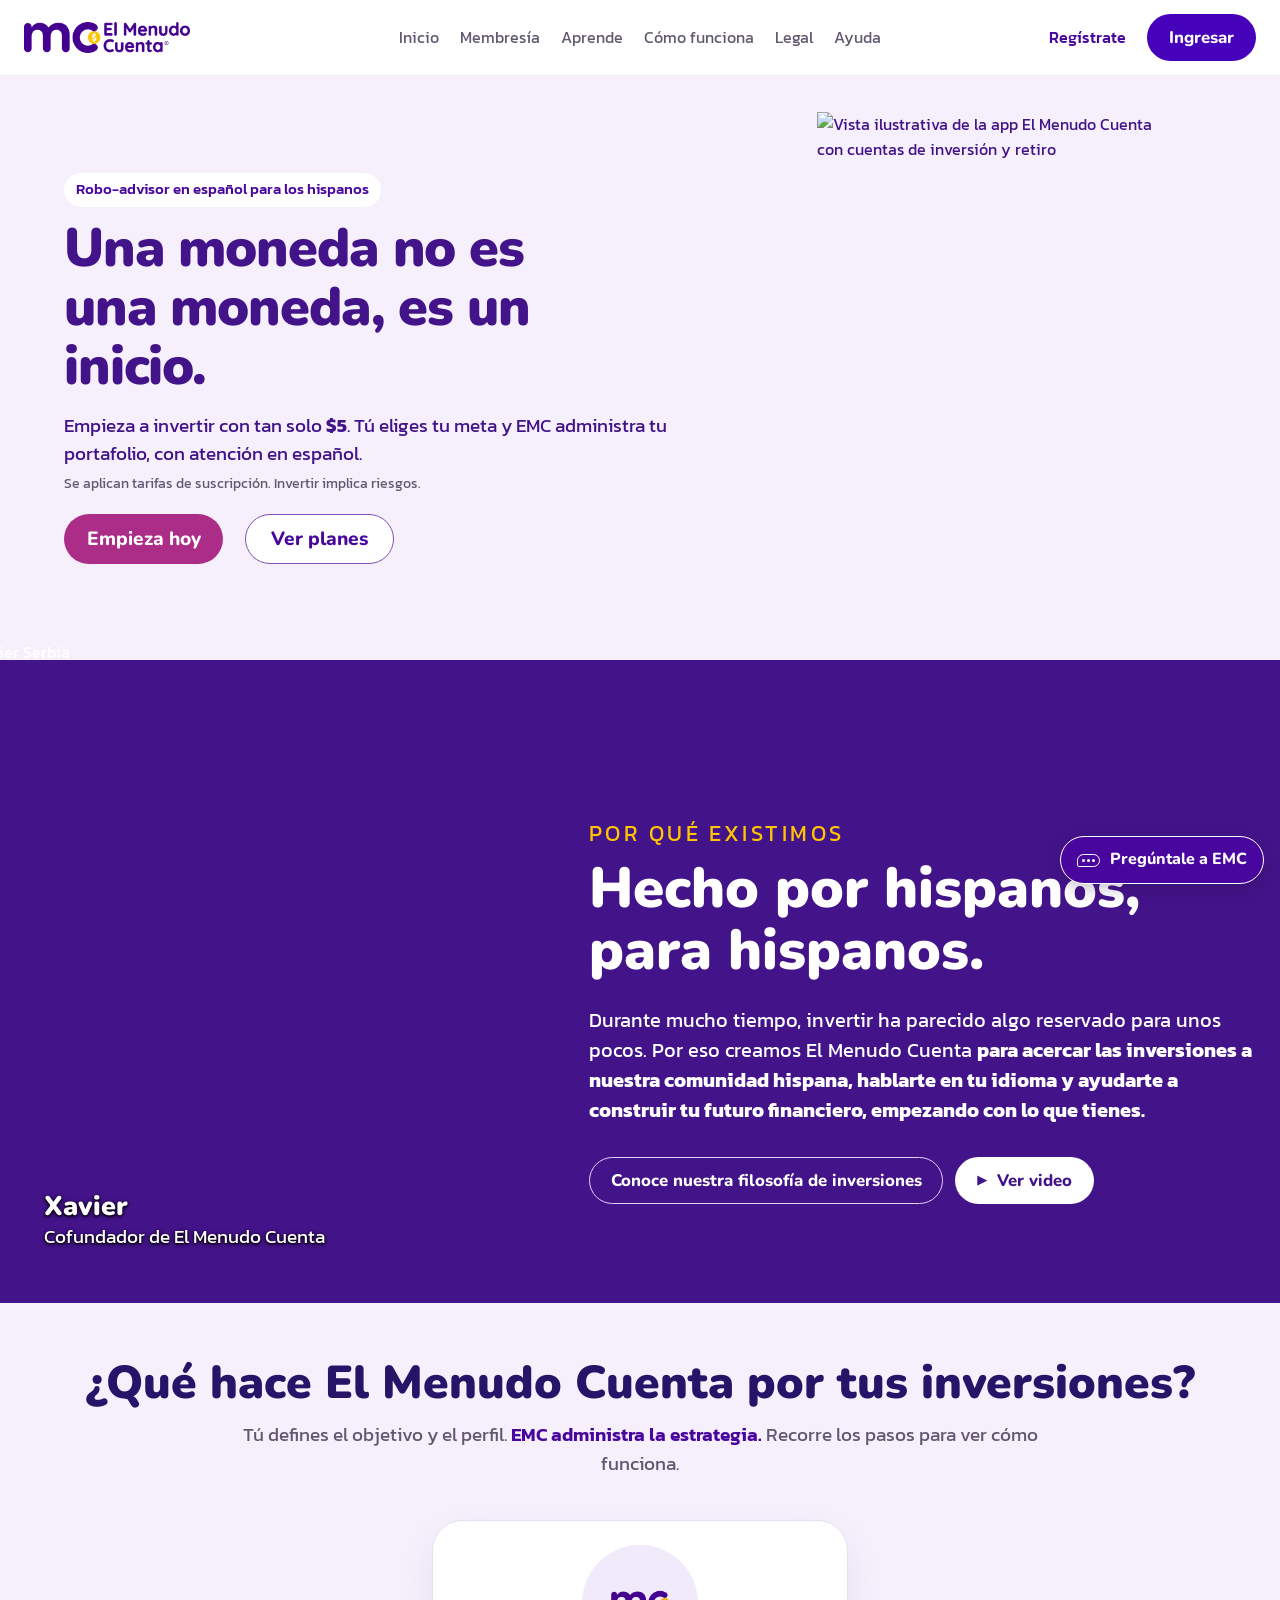
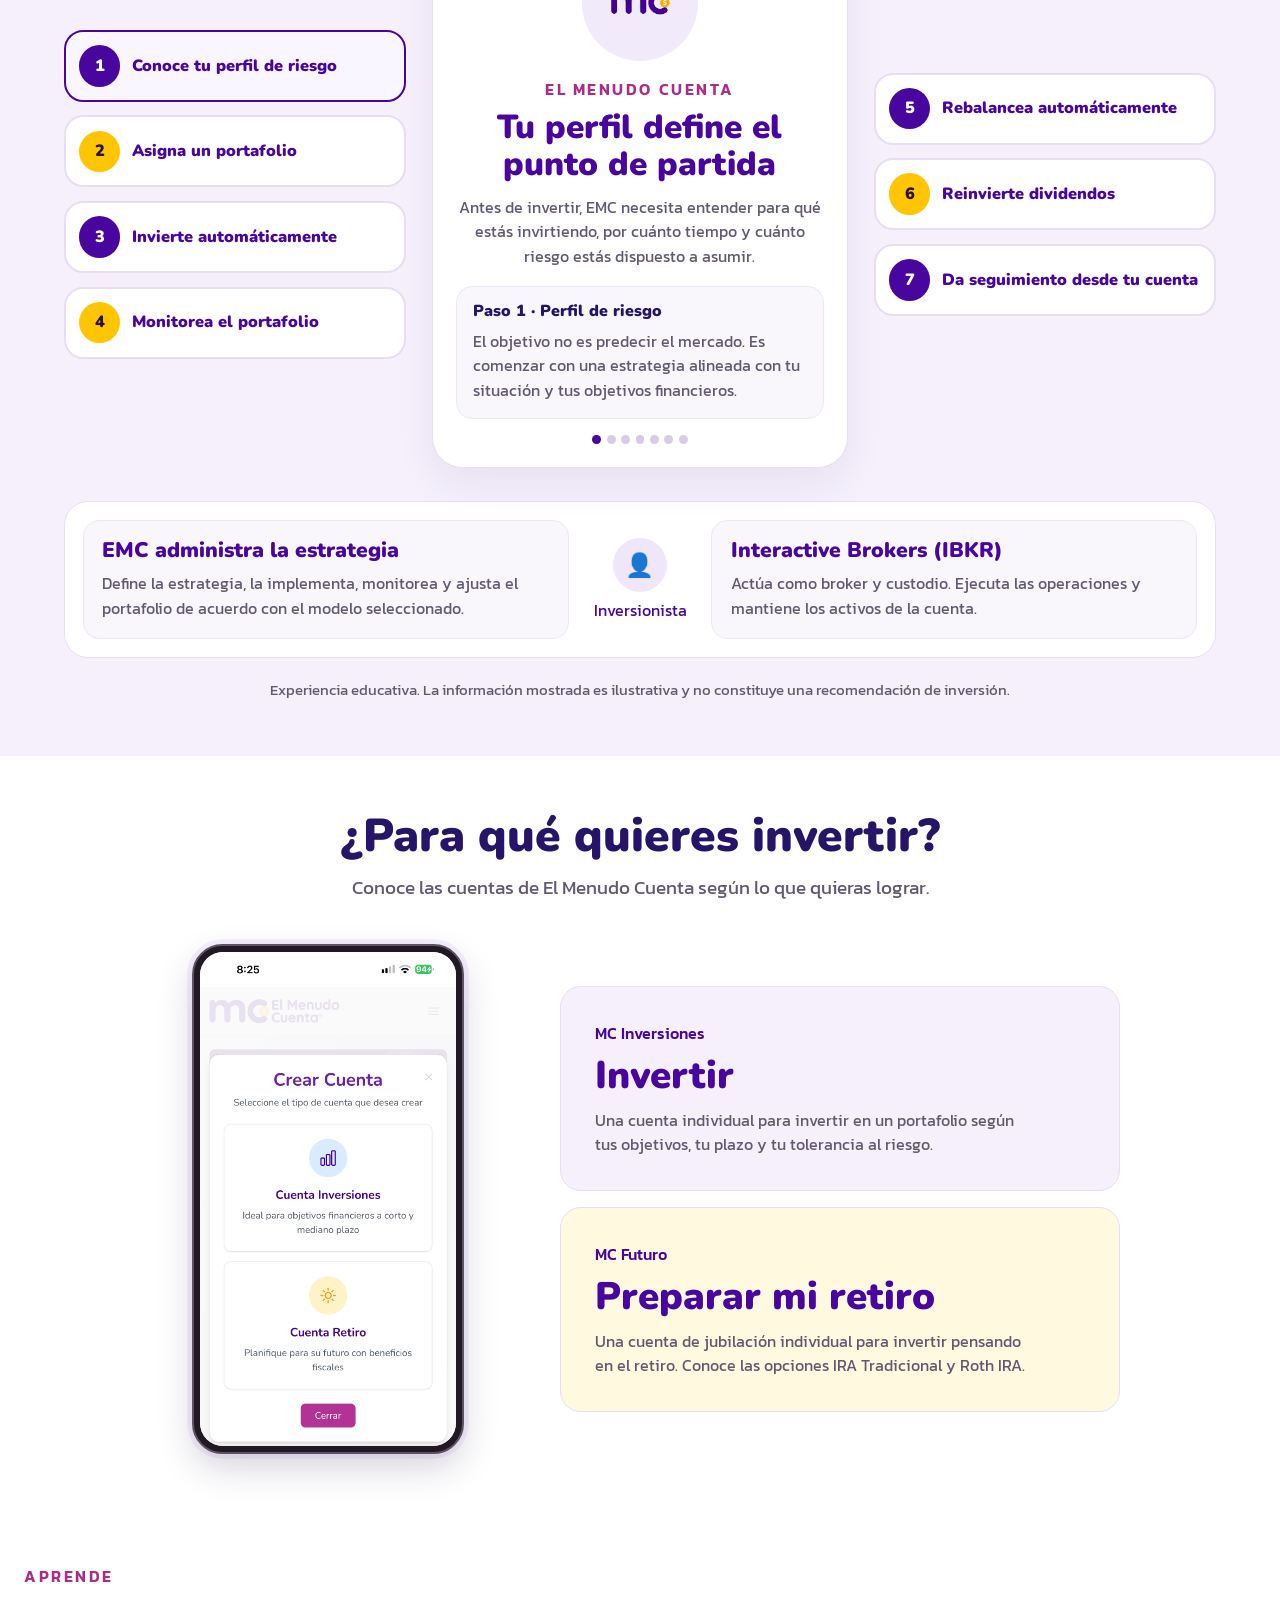
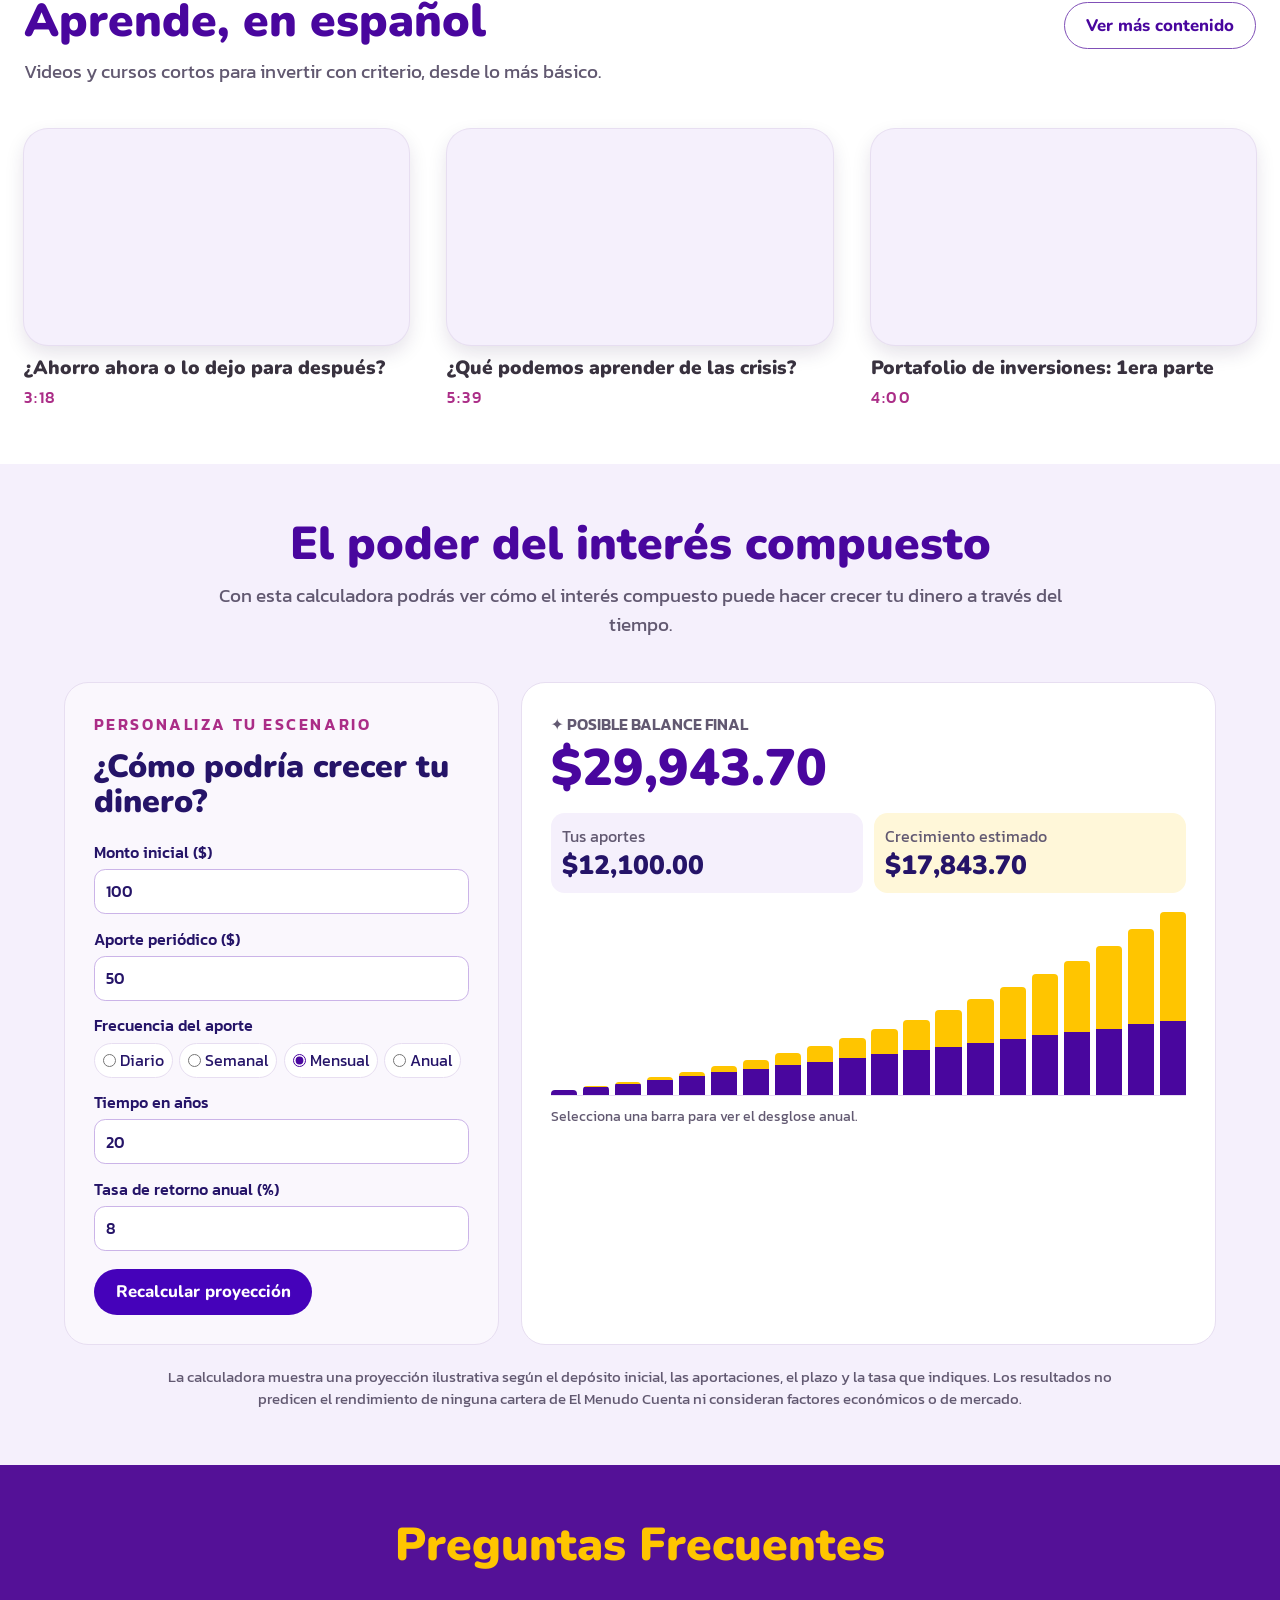
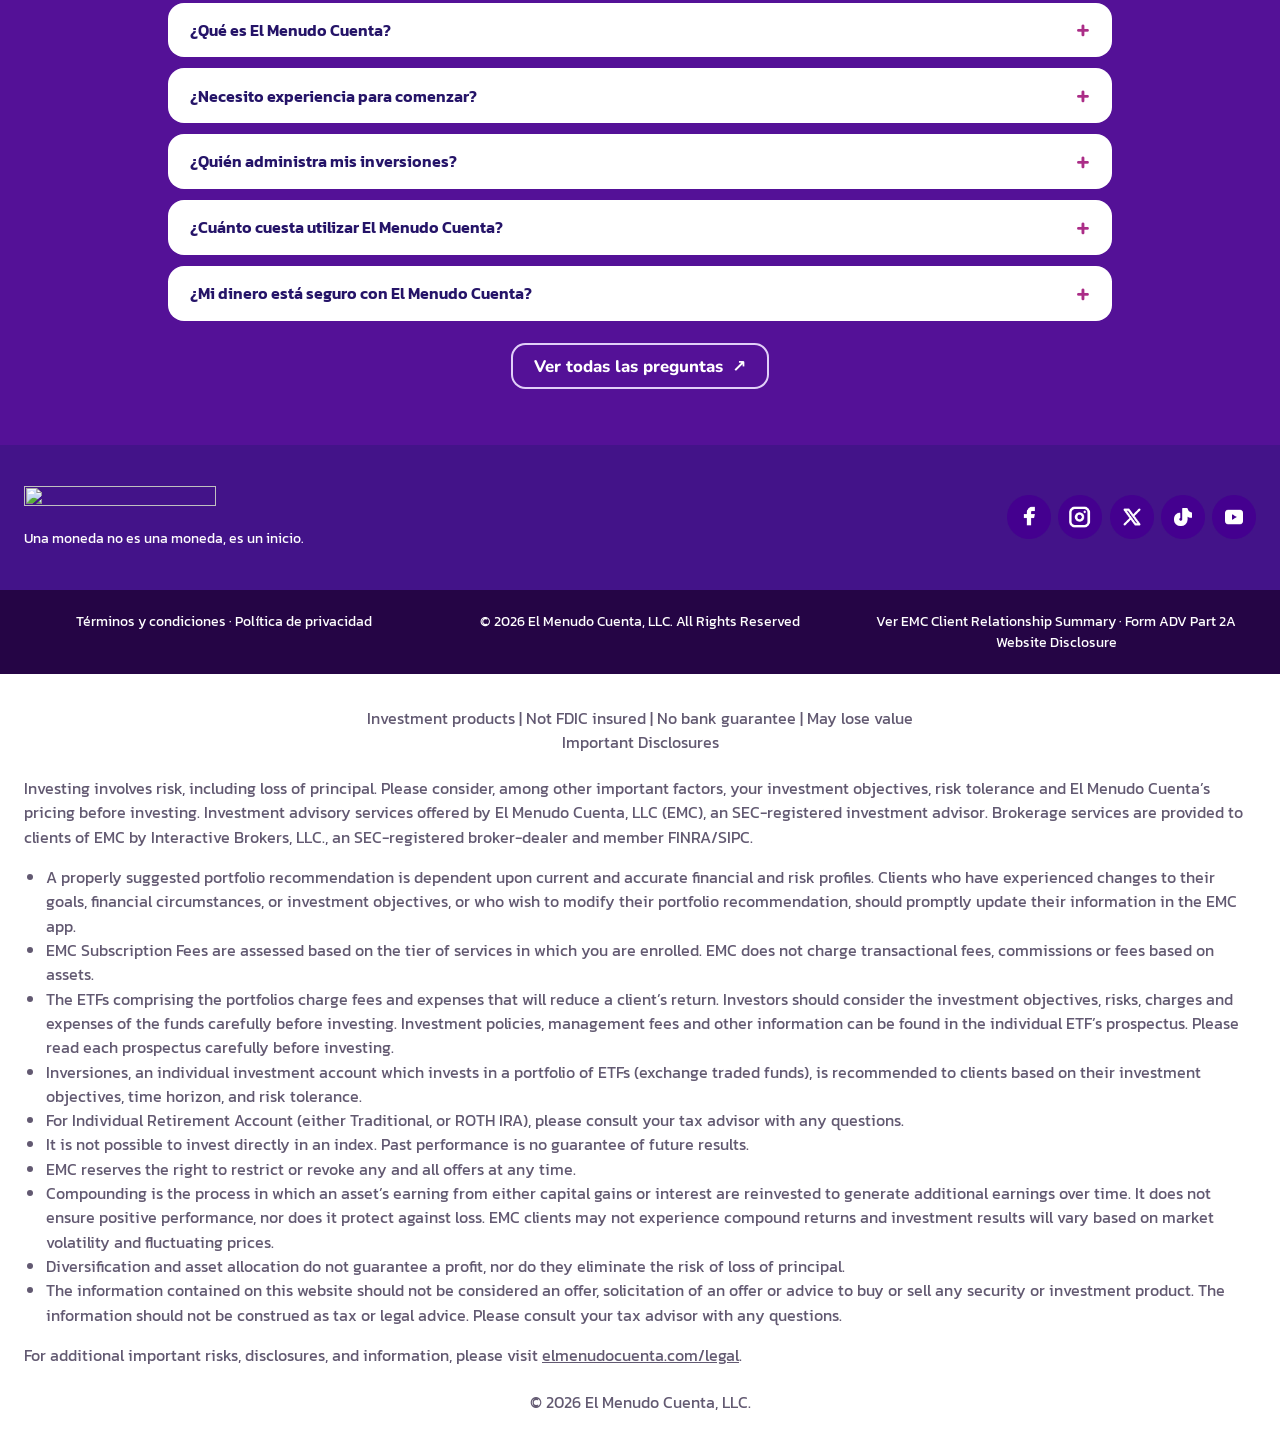
==== index.html @ 30ca68cb "Mostrar opciones de apertura en un móvil" ====
<!DOCTYPE html>
<html lang="es">
<head>
  <meta charset="utf-8">
  <meta name="viewport" content="width=device-width, initial-scale=1">
  <title>Inicio | El Menudo Cuenta</title>
  <meta name="description" content="El Menudo Cuenta. Robo-advisor en español para los hispanos.">
  <link rel="preconnect" href="https://fonts.googleapis.com">
  <link rel="preconnect" href="https://fonts.gstatic.com" crossorigin>
  <link rel="stylesheet" href="https://fonts.googleapis.com/css2?family=Kanit:wght@300;400;500;600&family=Nunito:wght@700;800;900&display=swap">
  <link rel="stylesheet" href="./styles.css">
  <script src="./navigation.js" defer></script>
  <script src="./home.js" defer></script>
  <script src="./video.js" defer></script>
  <link rel="stylesheet" href="./chat.css">
  <script src="./chat.js" defer></script>
</head>
<body id="inicio">
  <a class="skip-link" href="#contenido">Ir al contenido</a>
  <header class="header">
    <div class="wrap header-inner">
      <a class="brand" href="#inicio" aria-label="El Menudo Cuenta, inicio"><img src="./images/emc-logo.webp" alt="" width="540" height="99"></a>
      <a class="button solid mobile-login" href="https://app.elmenudocuenta.com/users/log_in">Ingresar</a>
      <button class="menu-toggle" type="button" aria-label="Abrir menú" aria-controls="menu-principal" aria-expanded="false" hidden>
        <span class="menu-icon" aria-hidden="true"><i></i><i></i><i></i></span>
      </button>
      <div class="menu" id="menu-principal">
        <nav class="nav" aria-label="Navegación principal">
          <a href="#inicio" aria-current="page">Inicio</a>
          <a href="./membresia.html">Membresía</a>
          <a href="./aprende.html">Aprende</a>
          <a href="https://www.elmenudocuenta.com/que-hace-emc">Cómo funciona</a>
          <a href="https://www.elmenudocuenta.com/legal">Legal</a>
          <a href="./ayuda.html">Ayuda</a>
        </nav>
        <div class="nav-actions">
          <a class="nav-register" href="https://app.elmenudocuenta.com/register">Regístrate</a>
          <a class="button solid" href="https://app.elmenudocuenta.com/users/log_in">Ingresar</a>
        </div>
      </div>
    </div>
  </header>

  <main id="contenido">
    <section class="hero" aria-labelledby="hero-title">
      <div class="wrap hero-grid">
        <div class="hero-intro">
          <p class="hero-label">Robo-advisor en español para los hispanos</p>
          <h1 id="hero-title">Una moneda no es una moneda, es un inicio.</h1>
        </div>
        <figure class="hero-figure">
          <img src="https://static.wixstatic.com/media/f40967_fd7f81e5fa574f459cd5f36763a33ecf~mv2.png" alt="Vista ilustrativa de la app El Menudo Cuenta con cuentas de inversión y retiro" width="1024" height="1536" fetchpriority="high">
        </figure>
        <div class="hero-details">
          <p class="hero-copy">Empieza a invertir con tan solo <strong>$5</strong>. Tú eliges tu meta y EMC administra tu portafolio, con atención en español.</p>
          <p class="hero-fees">Se aplican tarifas de suscripción. Invertir implica riesgos.</p>
          <div class="hero-actions">
            <a class="button pink" href="https://app.elmenudocuenta.com/register">Empieza hoy</a>
            <a class="button outline" href="./membresia.html">Ver planes</a>
          </div>
        </div>
      </div>
    </section>

    <section class="mission" aria-labelledby="mission-title">
      <div class="wrap mission-grid">
        <div class="mission-heading">
          <p class="eyebrow">Por qué existimos</p>
          <h2 id="mission-title">Hecho por hispanos, para hispanos.</h2>
        </div>
        <figure class="founder">
          <img src="https://static.wixstatic.com/media/f40967_21f26f2ce47848ac9e35b8fd23d42dd9~mv2.png" alt="Xavier Serbia" width="465" height="531" loading="lazy">
          <figcaption>
            <span class="founder-identity"><strong>Xavier</strong>Cofundador<span class="founder-org"> de El Menudo Cuenta</span></span>
            <a class="button founder-video-button" href="#video-ahorro" data-founder-video>
              <span aria-hidden="true">▶</span> Ver video
            </a>
          </figcaption>
        </figure>
        <div class="mission-copy">
          <p>Durante mucho tiempo, invertir ha parecido algo reservado para unos pocos. Por eso creamos El Menudo Cuenta <strong>para acercar las inversiones a nuestra comunidad hispana, hablarte en tu idioma y ayudarte a construir tu futuro financiero, empezando con lo que tienes.</strong></p>
          <div class="mission-actions">
            <a class="button inverse" href="https://www.elmenudocuenta.com/_files/ugd/f40967_b1090606d6704ffeafe510537cb2a2dd.pdf">Conoce nuestra filosofía de inversiones</a>
            <span class="founder-video-control">
              <a class="button founder-video-button" href="#video-ahorro" data-founder-video>
                <span aria-hidden="true">▶</span> Ver video
              </a>
              <span class="founder-preview" aria-hidden="true" hidden></span>
            </span>
          </div>
        </div>
      </div>
    </section>

    <dialog class="video-dialog" id="video-dialog" aria-labelledby="video-dialog-title">
      <div class="video-dialog-header">
        <h2 id="video-dialog-title">¿Ahorro ahora o lo dejo para después?</h2>
        <form method="dialog"><button type="submit" aria-label="Cerrar video" autofocus>×</button></form>
      </div>
      <div class="video-dialog-player"></div>
    </dialog>

    <section class="process section" id="como-funciona" aria-labelledby="process-title">
      <div class="wrap">
        <div class="section-heading center">
          <h2 id="process-title">¿Qué hace El Menudo Cuenta por tus inversiones?</h2>
          <p>Tú defines el objetivo y el perfil. <strong>EMC administra la estrategia.</strong> Recorre los pasos para ver cómo funciona.</p>
        </div>
        <div class="process-grid">
          <div class="step-list step-list-start" role="group" aria-label="Pasos 1 a 4">
            <button type="button" data-step="1" aria-pressed="true" aria-controls="step-panel"><span>1</span>Conoce tu perfil de riesgo</button>
            <button type="button" data-step="2" aria-pressed="false" aria-controls="step-panel"><span>2</span>Asigna un portafolio</button>
            <button type="button" data-step="3" aria-pressed="false" aria-controls="step-panel"><span>3</span>Invierte automáticamente</button>
            <button type="button" data-step="4" aria-pressed="false" aria-controls="step-panel"><span>4</span>Monitorea el portafolio</button>
          </div>
          <article class="step-panel" id="step-panel" aria-live="polite">
            <div class="step-mark"><img src="./images/Logos%20MC%20-Pink%20RGB-11.png" alt="" width="4487" height="3513" loading="lazy"></div>
            <p class="eyebrow">El Menudo Cuenta</p>
            <h3 id="step-title">Tu perfil define el punto de partida</h3>
            <p id="step-description">Antes de invertir, EMC necesita entender para qué estás invirtiendo, por cuánto tiempo y cuánto riesgo estás dispuesto a asumir.</p>
            <div class="step-note"><h4 id="step-note-title">Paso 1 · Perfil de riesgo</h4><p id="step-note-text">El objetivo no es predecir el mercado. Es comenzar con una estrategia alineada con tu situación y tus objetivos financieros.</p></div>
            <div class="step-dots" aria-hidden="true"><i class="active"></i><i></i><i></i><i></i><i></i><i></i><i></i></div>
          </article>
          <div class="step-list step-list-end" role="group" aria-label="Pasos 5 a 7">
            <button type="button" data-step="5" aria-pressed="false" aria-controls="step-panel"><span>5</span>Rebalancea automáticamente</button>
            <button type="button" data-step="6" aria-pressed="false" aria-controls="step-panel"><span>6</span>Reinvierte dividendos</button>
            <button type="button" data-step="7" aria-pressed="false" aria-controls="step-panel"><span>7</span>Da seguimiento desde tu cuenta</button>
          </div>
        </div>
        <div class="roles">
          <article><h3>EMC administra la estrategia</h3><p>Define la estrategia, la implementa, monitorea y ajusta el portafolio de acuerdo con el modelo seleccionado.</p></article>
          <p class="investor"><span aria-hidden="true">👤</span>Inversionista</p>
          <article><h3>Interactive Brokers (IBKR)</h3><p>Actúa como broker y custodio. Ejecuta las operaciones y mantiene los activos de la cuenta.</p></article>
        </div>
        <p class="disclosure-note">Experiencia educativa. La información mostrada es ilustrativa y no constituye una recomendación de inversión.</p>
      </div>
    </section>

    <section class="section account-paths" id="cuentas" aria-labelledby="accounts-title">
      <div class="wrap">
        <div class="section-heading center">
          <h2 id="accounts-title">¿Para qué quieres invertir?</h2>
          <p>Conoce las cuentas de El Menudo Cuenta según lo que quieras lograr.</p>
        </div>
        <div class="account-grid">
          <figure class="account-phone">
            <div class="account-phone-screen">
              <img src="./images/crear-cuenta-app.png" alt="Pantalla Crear Cuenta de El Menudo Cuenta con dos opciones: Cuenta Inversiones y Cuenta Retiro." width="944" height="2048" loading="lazy" decoding="async">
            </div>
          </figure>
          <div class="account-cards">
            <article class="account-card">
              <p class="account-name">MC Inversiones</p>
              <h3>Invertir</h3>
              <p>Una cuenta individual para invertir en un portafolio según tus objetivos, tu plazo y tu tolerancia al riesgo.</p>
            </article>
            <article class="account-card">
              <p class="account-name">MC Futuro</p>
              <h3>Preparar mi retiro</h3>
              <p>Una cuenta de jubilación individual para invertir pensando en el retiro. Conoce las opciones IRA Tradicional y Roth IRA.</p>
            </article>
          </div>
        </div>
      </div>
    </section>

    <section class="section" id="aprende" aria-labelledby="learn-title">
      <div class="wrap">
        <div class="section-heading split">
          <div><p class="eyebrow">Aprende</p><h2 id="learn-title">Aprende, en español</h2><p>Videos y cursos cortos para invertir con criterio, desde lo más básico.</p></div>
          <a class="button outline" href="./aprende.html">Ver más contenido</a>
        </div>
        <div class="videos">
          <article id="video-ahorro">
            <div class="video-card-player">
              <iframe src="https://player.vimeo.com/video/942375369?title=0" title="¿Ahorro ahora o lo dejo para después?" loading="lazy" allow="fullscreen; picture-in-picture" allowfullscreen></iframe>
              <button class="video-card-open" type="button" aria-label="Ver video: ¿Ahorro ahora o lo dejo para después?" hidden></button>
            </div>
            <div class="video-meta"><h3>¿Ahorro ahora o lo dejo para después?</h3><p>3:18</p></div>
          </article>
          <article>
            <div class="video-card-player">
              <iframe src="https://player.vimeo.com/video/940875574?title=0" title="¿Qué podemos aprender de las crisis?" loading="lazy" allow="fullscreen; picture-in-picture" allowfullscreen></iframe>
              <button class="video-card-open" type="button" aria-label="Ver video: ¿Qué podemos aprender de las crisis?" hidden></button>
            </div>
            <div class="video-meta"><h3>¿Qué podemos aprender de las crisis?</h3><p>5:39</p></div>
          </article>
          <article>
            <div class="video-card-player">
              <iframe src="https://player.vimeo.com/video/942407166?title=0" title="Portafolio de inversiones: 1era parte" loading="lazy" allow="fullscreen; picture-in-picture" allowfullscreen></iframe>
              <button class="video-card-open" type="button" aria-label="Ver video: Portafolio de inversiones: 1era parte" hidden></button>
            </div>
            <div class="video-meta"><h3>Portafolio de inversiones: 1era parte</h3><p>4:00</p></div>
          </article>
        </div>
      </div>
    </section>

    <section class="calculator section" id="calculadora" aria-labelledby="calculator-title">
      <div class="wrap">
        <div class="section-heading center">
          <h2 id="calculator-title">El poder del interés compuesto</h2>
          <p>Con esta calculadora podrás ver cómo el interés compuesto puede hacer crecer tu dinero a través del tiempo.</p>
        </div>
        <div class="calc-grid">
          <form class="calc-form" id="compound-form">
            <p class="eyebrow">Personaliza tu escenario</p><h3>¿Cómo podría crecer tu dinero?</h3>
            <label>Monto inicial ($)<input name="initial" type="number" min="0" max="1000000000" step="0.01" value="100" required></label>
            <label>Aporte periódico ($)<input name="contribution" type="number" min="0" max="1000000000" step="0.01" value="50" required></label>
            <fieldset>
              <legend>Frecuencia del aporte</legend>
              <div class="periods">
                <label><input type="radio" name="frequency" value="365">Diario</label>
                <label><input type="radio" name="frequency" value="52">Semanal</label>
                <label><input type="radio" name="frequency" value="12" checked>Mensual</label>
                <label><input type="radio" name="frequency" value="1">Anual</label>
              </div>
            </fieldset>
            <label>Tiempo en años<input name="years" type="number" min="1" max="50" step="1" value="20" required></label>
            <label>Tasa de retorno anual (%)<input name="rate" type="number" min="-99" max="100" step="0.01" value="8" required></label>
            <button class="button solid" type="submit">Recalcular proyección</button>
          </form>
          <div class="calc-result" aria-labelledby="balance-label">
            <div aria-live="polite">
              <p class="balance-label" id="balance-label">✦ Posible balance final</p><p class="balance" id="balance">$29,943.70</p>
              <div class="totals"><p>Tus aportes<strong id="contributions">$12,100.00</strong></p><p>Crecimiento estimado<strong id="growth">$17,843.70</strong></p></div>
            </div>
            <div class="chart" id="compound-chart" role="group" aria-label="Saldo y aportes por año"></div>
            <p class="chart-note" id="chart-note">Selecciona una barra para ver el desglose anual.</p>
          </div>
        </div>
        <p class="disclosure-note">La calculadora muestra una proyección ilustrativa según el depósito inicial, las aportaciones, el plazo y la tasa que indiques. Los resultados no predicen el rendimiento de ninguna cartera de El Menudo Cuenta ni consideran factores económicos o de mercado.</p>
      </div>
    </section>

    <section class="questions section" id="preguntas" aria-labelledby="faq-title">
      <div class="wrap center">
        <h2 id="faq-title">Preguntas Frecuentes</h2>
        <div class="faq-list">
          <details name="faq"><summary>¿Qué es El Menudo Cuenta?</summary><p>Es un servicio de asesoría de inversiones automatizada en español. Te ayuda a invertir según tus objetivos, horizonte de tiempo y tolerancia al riesgo.</p></details>
          <details name="faq"><summary>¿Necesito experiencia para comenzar?</summary><p>No. La app te guía para definir tus metas y tu perfil de riesgo. También puedes consultar los recursos educativos en español.</p></details>
          <details name="faq"><summary>¿Quién administra mis inversiones?</summary><p>El Menudo Cuenta administra la estrategia de inversión. Interactive Brokers LLC actúa como corredor y custodio, ejecuta las operaciones y mantiene los activos de tu cuenta.</p></details>
          <details name="faq"><summary>¿Cuánto cuesta utilizar El Menudo Cuenta?</summary><p>Se aplican tarifas de suscripción según el plan que elijas. Consulta las opciones vigentes en <a href="./membresia.html">Membresía</a>.</p></details>
          <details name="faq"><summary>¿Mi dinero está seguro con El Menudo Cuenta?</summary><p>Interactive Brokers LLC, miembro de FINRA/SIPC, custodia los activos de tu cuenta. Las inversiones pueden perder valor y pueden implicar la pérdida del capital invertido.</p></details>
        </div>
        <a class="button inverse faq-all" href="./ayuda.html#preguntas">Ver todas las preguntas <span aria-hidden="true">↗</span></a>
      </div>
    </section>
  </main>

  <footer>
    <div class="footer-brand">
      <div class="wrap footer-row">
        <div>
          <a class="brand" href="#inicio" aria-label="El Menudo Cuenta, inicio"><img src="https://static.wixstatic.com/media/f40967_101705cf6d064b42b8f63c5a4bc2c124~mv2.png" alt="" width="218" height="40" loading="lazy"></a>
          <p>Una moneda no es una moneda, es un inicio.</p>
        </div>
        <nav class="socials" aria-label="Redes sociales">
          <a href="https://www.facebook.com/profile.php?id=61551454593641" aria-label="Facebook"><img src="./images/social-media/facebook.png" alt="" width="72" height="72" loading="lazy"></a>
          <a href="https://www.instagram.com/elmenudocuenta/" aria-label="Instagram"><img src="./images/social-media/instagram.png" alt="" width="72" height="72" loading="lazy"></a>
          <a href="https://x.com/elmenudocuenta" aria-label="X"><img src="./images/social-media/x.png" alt="" width="72" height="72" loading="lazy"></a>
          <a href="https://www.tiktok.com/@elmenudocuenta" aria-label="TikTok"><img src="./images/social-media/tiktok.png" alt="" width="72" height="72" loading="lazy"></a>
          <a href="https://www.youtube.com/@elmenudocuenta" aria-label="YouTube"><img src="./images/social-media/youtube.png" alt="" width="72" height="72" loading="lazy"></a>
        </nav>
      </div>
    </div>
    <div class="footer-legal">
      <div class="wrap legal-row">
        <a href="https://www.elmenudocuenta.com/legal">Términos y condiciones · Política de privacidad</a>
        <span>© 2026 El Menudo Cuenta, LLC. All Rights Reserved</span>
        <a href="https://www.elmenudocuenta.com/legal">Ver EMC Client Relationship Summary · Form ADV Part 2A Website Disclosure</a>
      </div>
    </div>
    <section class="wrap disclosures" lang="en" aria-labelledby="disclosures-title">
      <p class="center">Investment products | Not FDIC insured | No bank guarantee | May lose value</p>
      <h2 class="center" id="disclosures-title">Important Disclosures</h2>
      <p>Investing involves risk, including loss of principal. Please consider, among other important factors, your investment objectives, risk tolerance and El Menudo Cuenta’s pricing before investing. Investment advisory services offered by El Menudo Cuenta, LLC (EMC), an SEC-registered investment advisor. Brokerage services are provided to clients of EMC by Interactive Brokers, LLC., an SEC-registered broker-dealer and member FINRA/SIPC.</p>
      <ul>
        <li>A properly suggested portfolio recommendation is dependent upon current and accurate financial and risk profiles. Clients who have experienced changes to their goals, financial circumstances, or investment objectives, or who wish to modify their portfolio recommendation, should promptly update their information in the EMC app.</li>
        <li>EMC Subscription Fees are assessed based on the tier of services in which you are enrolled. EMC does not charge transactional fees, commissions or fees based on assets.</li>
        <li>The ETFs comprising the portfolios charge fees and expenses that will reduce a client’s return. Investors should consider the investment objectives, risks, charges and expenses of the funds carefully before investing. Investment policies, management fees and other information can be found in the individual ETF’s prospectus. Please read each prospectus carefully before investing.</li>
        <li>Inversiones, an individual investment account which invests in a portfolio of ETFs (exchange traded funds), is recommended to clients based on their investment objectives, time horizon, and risk tolerance.</li>
        <li>For Individual Retirement Account (either Traditional, or ROTH IRA), please consult your tax advisor with any questions.</li>
        <li>It is not possible to invest directly in an index. Past performance is no guarantee of future results.</li>
        <li>EMC reserves the right to restrict or revoke any and all offers at any time.</li>
        <li>Compounding is the process in which an asset’s earning from either capital gains or interest are reinvested to generate additional earnings over time. It does not ensure positive performance, nor does it protect against loss. EMC clients may not experience compound returns and investment results will vary based on market volatility and fluctuating prices.</li>
        <li>Diversification and asset allocation do not guarantee a profit, nor do they eliminate the risk of loss of principal.</li>
        <li>The information contained on this website should not be considered an offer, solicitation of an offer or advice to buy or sell any security or investment product. The information should not be construed as tax or legal advice. Please consult your tax advisor with any questions.</li>
      </ul>
      <p>For additional important risks, disclosures, and information, please visit <a href="https://www.elmenudocuenta.com/legal/">elmenudocuenta.com/legal</a>.</p>
      <p class="center">© 2026 El Menudo Cuenta, LLC.</p>
    </section>
  </footer>
  <div class="emc-chat" data-emc-chat hidden>
    <button class="chat-launcher" type="button" aria-haspopup="dialog" aria-controls="emc-chat-panel">
      <span class="chat-icon" aria-hidden="true"><i></i><i></i><i></i></span> Pregúntale a EMC
    </button>
    <dialog class="chat-panel" id="emc-chat-panel" aria-labelledby="chat-title">
      <header class="chat-header">
        <div><h2 id="chat-title">Pregúntale a EMC</h2><p>Ayuda automatizada en español</p></div>
        <button class="chat-close" type="button" aria-label="Cerrar chat" autofocus>×</button>
      </header>
      <div class="chat-thread" role="log" aria-label="Conversación" aria-live="polite">
        <p class="chat-answer">Hola. ¿Qué quieres saber sobre El Menudo Cuenta?</p>
      </div>
      <div class="chat-topics" aria-label="Preguntas sugeridas">
        <button type="button" data-topic="start">¿Con cuánto empiezo?</button>
        <button type="button" data-topic="plans">Ver membresías</button>
        <button type="button" data-topic="retirement">¿Qué es MC Futuro?</button>
      </div>
      <form class="chat-form">
        <label class="chat-sr" for="chat-question">Escribe tu pregunta</label>
        <input id="chat-question" name="question" type="text" placeholder="Escribe tu pregunta" maxlength="300" autocomplete="off" required>
        <button type="submit">Enviar</button>
      </form>
      <p class="chat-note">Para ayuda con tu cuenta o un depósito, <a href="https://wa.me/message/P5RVRV7B3XENP1">escribe a soporte por WhatsApp</a>.</p>
    </dialog>
  </div>
</body>
</html>
---- styles.css ----
:root {
  color-scheme: light;
  --purple: #49069e;
  --deep: #431389;
  --ink: #251468;
  --yellow: #ffc500;
  --pink: #ab2d87;
  --lilac: #f5f0fc;
  --line: #e7def1;
  --muted: #625971;
  --heading: "Nunito", system-ui, sans-serif;
  --body: "Kanit", system-ui, sans-serif;
}
*, *::before, *::after { box-sizing: border-box; }
[hidden] { display: none !important; }
html { scroll-padding-top: 6.5rem; }
body { margin: 0; color: var(--ink); background: #fff; font: 400 1rem/1.52 var(--body); }
button, input { font: inherit; }
a { color: inherit; }
img { display: block; max-width: 100%; height: auto; }
h1, h2, h3, h4, p, figure { margin: 0; }
h1, h2, h3, h4 { font-family: var(--heading); font-weight: 900; line-height: 1.1; }
h2 { font-size: clamp(2rem, 3.6vw, 3.4rem); }
:focus-visible { outline: 3px solid #bf48a4; outline-offset: 4px; }
.wrap { width: min(calc(100% - 3rem), 79rem); margin-inline: auto; }
.center { text-align: center; }
.skip-link { position: fixed; z-index: 12; left: .75rem; top: .5rem; padding: .5rem 1rem; transform: translateY(-160%); background: var(--yellow); }
.skip-link:focus { transform: none; }
.header { position: sticky; top: 0; z-index: 10; background: #fff; border-bottom: 1px solid #eee9f5; }
.header-inner { display: grid; grid-template-columns: minmax(max-content, 1fr) auto minmax(max-content, 1fr); align-items: center; min-height: 4.7rem; gap: clamp(.85rem, 2vw, 2rem); }
.brand { display: inline-block; flex: 0 0 auto; width: clamp(10rem, 15vw, 13.5rem); }
.brand img { width: 100%; }
.header .brand { justify-self: start; width: clamp(9.5rem, 13vw, 12rem); }
.menu { display: contents; }
.nav, .nav-actions { display: flex; align-items: center; gap: clamp(.8rem, 1.65vw, 1.65rem); }
.nav a, .nav-actions a { text-decoration: none; white-space: nowrap; }
.nav { color: var(--muted); }
.nav a:hover, .nav-actions > a:not(.button):hover { text-decoration: underline; color: var(--purple); }
.nav-actions { justify-self: end; color: var(--purple); font-weight: 500; }
.button.mobile-login, .menu-toggle { display: none; }
.menu-toggle { flex: 0 0 2.75rem; width: 2.75rem; height: 2.75rem; padding: 0; border: 0; color: var(--ink); background: transparent; cursor: pointer; }
.menu-icon { display: grid; align-content: space-between; width: 1.6rem; height: 1.25rem; }
.menu-icon i { display: block; height: 2px; border-radius: 1px; background: currentColor; }
.menu-toggle[aria-expanded="true"] .menu-icon { position: relative; }
.menu-toggle[aria-expanded="true"] .menu-icon i { position: absolute; top: 50%; width: 100%; transform: rotate(45deg); }
.menu-toggle[aria-expanded="true"] .menu-icon i:nth-child(2) { opacity: 0; }
.menu-toggle[aria-expanded="true"] .menu-icon i:last-child { transform: rotate(-45deg); }
.button { display: inline-flex; align-items: center; justify-content: center; gap: .6rem; min-height: 2.9rem; border: 1px solid transparent; border-radius: 999px; padding: .5rem 1.3rem; font: 800 1.05rem/1.15 var(--heading); text-align: center; text-decoration: none; cursor: pointer; }
.solid { background: #4502ba; color: #fff; }
.solid:hover { background: #38018e; }
.pink { color: #fff; background: var(--pink); }
.pink:hover { background: #8e226f; }
.outline { color: var(--purple); background: #fff; border-color: #8050b7; }
.outline:hover { background: var(--lilac); }
.inverse { color: #fff; border-color: #e1d0f8; }
.inverse:hover { background: #ffffff18; }
.hero, .process, .calculator { background: var(--lilac); }
.hero { color: var(--deep); }
.hero-grid { display: grid; width: min(calc(100% - 3rem), 72rem); grid-template-columns: minmax(0, 1.18fr) minmax(0, .82fr); grid-template-areas: "intro figure" "details figure"; grid-template-rows: auto auto; column-gap: clamp(1rem, 3vw, 3rem); align-items: center; padding-block: clamp(1.25rem, 4svh, 3rem); }
.hero-intro { grid-area: intro; align-self: end; }
.hero-details { grid-area: details; align-self: start; }
.hero-label { display: inline-block; margin-bottom: .85rem; padding: .35rem .75rem; border-radius: 99px; background: #fff; font-size: .94rem; font-weight: 500; color: var(--purple); }
.hero h1 { max-width: 16ch; font-size: clamp(2.35rem, min(4.2vw, 7.6svh), 4.2rem); line-height: 1.09; letter-spacing: -.021em; }
.hero-copy { max-width: 57ch; margin-block: 1rem 1.35rem; font-size: clamp(1.02rem, min(1.52vw, 3.15svh), 1.3rem); line-height: 1.42; }
.hero-actions { display: flex; flex-wrap: wrap; gap: .9rem 1.35rem; }
.hero-actions .button { min-width: 9.35rem; min-height: 3.1rem; padding-inline: 1.35rem; font-size: clamp(1rem, 1.5vw, 1.2rem); }
.hero-figure { grid-area: figure; width: 100%; }
.hero-figure img { width: auto; max-height: min(32rem, max(12rem, calc(100svh - 11rem))); margin-inline: auto; object-fit: contain; }
.mission { background: var(--deep); color: #fff; }
.mission-grid { display: grid; grid-template-columns: minmax(0, .87fr) minmax(0, 1.13fr); grid-template-areas: "portrait heading" "portrait copy"; grid-template-rows: 1fr 1fr; column-gap: clamp(1.1rem, 4vw, 3.25rem); }
.mission-heading { grid-area: heading; align-self: end; padding-top: clamp(2.75rem, 6vw, 5.25rem); }
.founder { grid-area: portrait; position: relative; align-self: end; justify-self: end; width: 113%; max-width: 44rem; }
.founder img { width: 100%; max-height: 45rem; object-fit: contain; object-position: bottom; margin-top: -1.25rem; }
.founder figcaption {
  position: absolute;
  inset-inline: 15% 12%;
  bottom: 8%;
  display: grid;
  grid-template-columns: minmax(0, 1fr) auto;
  align-items: center;
  gap: .75rem;
  color: #fff;
  font-size: clamp(.88rem, 1.5vw, 1.24rem);
}
.founder-identity { text-shadow: 0 1px 4px #000, 0 1px 2px #000; }
.founder strong { display: block; font: 900 1.4em/1.15 var(--heading); }
.mission-copy { grid-area: copy; align-self: start; padding-bottom: clamp(2.75rem, 6vw, 5.25rem); }
.eyebrow { margin-bottom: .45rem; color: var(--pink); text-transform: uppercase; font-weight: 600; letter-spacing: .16em; }
.mission .eyebrow { color: var(--yellow); font-weight: 400; font-size: clamp(1rem, 1.7vw, 1.35rem); }
.mission h2 { max-width: 18ch; font-size: clamp(2.5rem, 4.4vw, 4.4rem); }
.mission-copy > p:not(.eyebrow) { max-width: 52ch; margin-block: 1.45rem 2rem; font-size: clamp(1.06rem, 1.55vw, 1.42rem); }
.founder figcaption .founder-video-button { display: none; }
.founder-video-control { position: relative; display: inline-flex; }
.mission-actions { display: flex; flex-wrap: wrap; gap: .75rem; align-items: center; }
.founder-video-button { background: #fff; color: var(--deep); white-space: nowrap; }
.founder-video-button:hover { background: var(--lilac); }
.founder-video-button span { font-size: .78em; }
.founder-preview {
  position: absolute;
  z-index: 2;
  inset: auto 0 calc(100% + .75rem) auto;
  width: clamp(14rem, 23vw, 22rem);
  overflow: hidden;
  border-radius: .85rem;
  box-shadow: 0 .75rem 2rem #16042b66;
  background: #17072d;
  pointer-events: none;
}
.founder-preview iframe, .video-dialog-player iframe { display: block; width: 100%; height: auto; aspect-ratio: 16 / 9; border: 0; }
.video-dialog { position: fixed; inset: 0; margin: auto; width: min(48rem, calc(100% - 2rem), calc((100dvh - 6rem) * 16 / 9)); max-width: none; max-height: calc(100dvh - 2rem); padding: 0; overflow: auto; border: 0; border-radius: 1rem; background: #17072d; color: #fff; }
.video-dialog::backdrop { background: #160c25bd; }
.video-dialog-header { display: flex; align-items: center; justify-content: space-between; gap: .65rem; padding: .55rem .7rem .55rem 1rem; }
.video-dialog-header h2 { font-size: clamp(1rem, 3vw, 1.45rem); }
.video-dialog-header button { width: 2.75rem; height: 2.75rem; border: 0; border-radius: 50%; background: transparent; color: inherit; font-size: 1.7rem; cursor: pointer; }
.video-dialog-header button:hover { background: #ffffff24; }
.section { padding-block: clamp(2.6rem, 4.3vw, 4.6rem); }
.section-heading { margin-bottom: clamp(1.7rem, 3.3vw, 3rem); }
.section-heading p:not(.eyebrow) { margin-top: .7rem; color: var(--muted); font-size: clamp(1rem, 1.5vw, 1.3rem); }
.center > p { max-width: 73ch; margin-inline: auto; }
.section-heading strong { color: var(--purple); font-weight: 600; }
.split { display: flex; justify-content: space-between; align-items: center; flex-wrap: wrap; gap: 1rem; }
.split h2, .calculator h2 { color: var(--purple); }
.process-grid { display: grid; grid-template-columns: .82fr 1fr .82fr; gap: clamp(.8rem, 2vw, 1.75rem); align-items: center; max-width: 72rem; margin-inline: auto; }
.step-list { display: grid; gap: .85rem; }
.step-list button { display: flex; align-items: center; gap: .75rem; min-height: 4.5rem; padding: .8rem; border: 2px solid var(--line); border-radius: 1.2rem; background: #fff; color: var(--purple); text-align: left; font: 900 1.02rem/1.25 var(--heading); cursor: pointer; }
.step-list button:hover, .step-list button[aria-pressed="true"] { border-color: var(--purple); background: #faf6ff; }
.step-list button span { display: grid; flex: 0 0 2.6rem; height: 2.6rem; place-items: center; border-radius: 50%; color: #fff; background: var(--purple); }
.step-list button[data-step="2"] span, .step-list button[data-step="4"] span, .step-list button[data-step="6"] span { background: var(--yellow); color: #281348; }
.step-panel { padding: 1.45rem; min-height: 29rem; border: 1px solid var(--line); border-radius: 1.9rem; background: #fff; box-shadow: 0 1rem 2.5rem #31135a11; text-align: center; }
.step-mark { display: grid; place-items: center; width: 7.25rem; aspect-ratio: 1; margin: 0 auto 1.05rem; border-radius: 50%; background: #f1eafb; }
.step-mark img { width: 76%; mix-blend-mode: multiply; }
.step-panel h3 { color: var(--purple); font-size: clamp(1.65rem, 2.6vw, 2.1rem); }
.step-panel > p:not(.eyebrow) { margin-block: .8rem 1.15rem; color: var(--muted); }
.step-note { padding: 1rem; border: 1px solid #eee8f6; border-radius: 1rem; background: #f9f6fc; text-align: left; }
.step-note h4 { margin-bottom: .5rem; }
.step-note p { color: var(--muted); }
.step-dots { display: flex; justify-content: center; gap: .35rem; margin-top: 1rem; }
.step-dots i { width: .55rem; height: .55rem; border-radius: 50%; background: #d7cde3; }
.step-dots .active { background: var(--purple); }
.roles { display: grid; grid-template-columns: 1fr auto 1fr; align-items: center; gap: 1rem; margin: 2.1rem auto 0; max-width: 72rem; padding: 1.1rem; border: 1px solid var(--line); border-radius: 1.5rem; background: #fff; }
.roles article { padding: 1.15rem; border: 1px solid #eee8f6; border-radius: 1rem; background: #f9f6fc; }
.roles h3 { margin-bottom: .55rem; color: var(--purple); font-size: 1.32rem; }
.roles article p { color: var(--muted); }
.investor { display: grid; justify-items: center; gap: .35rem; padding-inline: .55rem; color: var(--purple); }
.investor span { display: grid; place-items: center; width: 3.4rem; height: 3.4rem; border-radius: 50%; background: #efe6fa; font-size: 1.45rem; }
.disclosure-note { max-width: 95ch; margin: 1.3rem auto 0; color: var(--muted); text-align: center; font-size: .91rem; }
.videos { display: grid; grid-template-columns: repeat(3, 1fr); gap: clamp(1rem, 3vw, 2.75rem); }
.videos iframe {
  display: block;
  width: 100%;
  aspect-ratio: 16 / 9;
  border: 0;
  border-radius: clamp(1rem, 2vw, 1.5rem);
  background: var(--lilac);
  box-shadow: 0 0 0 1px var(--line), 0 .5rem 1.2rem #29134a20;
}
.video-card-player { position: relative; }
.video-card-open {
  position: absolute;
  inset: 0;
  width: 100%;
  padding: 0;
  border: 0;
  border-radius: clamp(1rem, 2vw, 1.5rem);
  background: transparent;
  cursor: pointer;
}
.video-card-open:focus-visible { outline: 2px solid var(--purple); outline-offset: 4px; }
.videos iframe:focus-visible { outline: 2px solid var(--purple); outline-offset: 4px; }
@media (hover: hover) and (prefers-reduced-motion: no-preference) {
  .videos iframe { transition: box-shadow .18s ease; }
  .video-card-player:hover iframe { box-shadow: 0 0 0 1px #bd9edf, 0 .75rem 1.65rem #29134a32; }
}
.videos h3 { margin-top: .8rem; color: #39323f; font-size: clamp(1rem, 1.5vw, 1.2rem); }
.videos p { margin-top: .35rem; color: var(--pink); letter-spacing: .11em; font-weight: 500; }
.calc-grid { display: grid; grid-template-columns: minmax(0, .77fr) minmax(0, 1.23fr); gap: 1.35rem; max-width: 72rem; margin-inline: auto; align-items: stretch; }
.calc-form, .calc-result { min-width: 0; padding: clamp(1.15rem, 2.5vw, 1.8rem); border: 1px solid var(--line); border-radius: 1.5rem; background: #fff; }
.calc-form { display: grid; align-content: start; gap: .8rem; background: #faf7fd; }
.calc-form .eyebrow { margin: 0; }
.calc-form h3 { margin-bottom: .5rem; font-size: clamp(1.5rem, 2.5vw, 2rem); }
.calc-form > label { display: grid; gap: .3rem; font-weight: 500; }
.calc-form input[type="number"] { width: 100%; min-height: 2.8rem; padding: .4rem .7rem; border: 1px solid #cbb4e8; border-radius: .7rem; color: var(--ink); background: #fff; }
.calc-form fieldset { margin: 0; border: 0; padding: 0; min-width: 0; }
.calc-form legend { padding: 0; margin-bottom: .35rem; font-weight: 500; }
.periods { display: flex; flex-wrap: wrap; gap: .4rem; }
.periods label { display: inline-flex; align-items: center; gap: .25rem; border: 1px solid var(--line); border-radius: 999px; padding: .25rem .5rem; background: #fff; cursor: pointer; }
.periods input { margin: 0; accent-color: var(--purple); }
.calc-form button { justify-self: start; margin-top: .3rem; }
.balance-label { color: var(--muted); text-transform: uppercase; font-weight: 600; }
.balance { margin: .25rem 0 1.05rem; color: var(--purple); font: 900 clamp(1.5rem, 4vw, 3.3rem)/1.1 var(--heading); overflow-wrap: anywhere; }
.totals { display: grid; grid-template-columns: repeat(2, minmax(0, 1fr)); gap: .65rem; }
.totals p { padding: .7rem; border-radius: .85rem; color: var(--muted); background: var(--lilac); }
.totals p + p { background: #fff7d9; }
.totals strong { display: block; color: var(--ink); font: 900 clamp(1rem, 2.25vw, 1.65rem)/1.25 var(--heading); overflow-wrap: anywhere; }
.chart { display: flex; align-items: stretch; justify-content: center; gap: clamp(1px, .45vw, .45rem); height: 11.5rem; margin-top: 1.2rem; border-bottom: 1px solid var(--line); }
.chart:empty { display: none; }
.chart button { flex: 1; max-width: 3rem; min-width: 0; border: 0; padding: 0; background: transparent; cursor: pointer; display: flex; align-items: end; }
.chart button span { width: 100%; display: block; min-height: 2px; border-radius: 4px 4px 0 0; background: linear-gradient(to top, var(--purple) var(--principal), var(--yellow) var(--principal)); }
.chart button:hover span, .chart button:focus-visible span { filter: brightness(.82); }
.chart-note { margin-top: .65rem; color: var(--muted); font-size: .87rem; }
.questions { background: #541197 url("https://static.wixstatic.com/media/f40967_4108939691824c11800abc6690c9373a~mv2.png") center/cover; color: #fff; }
.questions h2 { color: var(--yellow); }
.faq-list { display: grid; gap: .7rem; max-width: 59rem; margin: 2rem auto 1.4rem; text-align: left; }
.faq-list details { color: var(--ink); background: #fff; border-radius: 1rem; }
.faq-list summary { display: flex; justify-content: space-between; align-items: center; gap: .75rem; padding: .95rem 1.35rem; cursor: pointer; list-style: none; font-weight: 600; }
.faq-list summary::-webkit-details-marker { display: none; }
.faq-list summary::after { content: "+"; color: var(--pink); font: 900 1.45rem/1 var(--heading); }
.faq-list details[open] summary::after { content: "−"; }
.faq-list details p { padding: 0 1.35rem .95rem; color: var(--muted); }
.faq-all { border-width: 2px; border-radius: .9rem; }
.footer-brand { background: var(--deep); color: #fff; padding-block: 2.6rem; }
.footer-row { display: flex; align-items: center; justify-content: space-between; gap: 1rem; }
.footer-row p { margin-top: .4rem; font-size: .85rem; }
.socials { display: flex; flex-wrap: wrap; gap: .45rem; }
.socials a { display: grid; place-items: center; width: 2.75rem; height: 2.75rem; border-radius: 50%; }
.socials img { width: 100%; height: auto; }
.socials a:hover img { filter: brightness(1.2); }
.footer-legal { padding-block: 1.3rem; background: #250545; color: #fff; }
.legal-row { display: grid; grid-template-columns: repeat(3, 1fr); gap: 1rem; text-align: center; font-size: .87rem; }
.legal-row a { text-decoration: none; }
.legal-row a:hover { text-decoration: underline; }
.disclosures { padding-block: 2rem; color: var(--muted); }
.disclosures h2 { margin-bottom: 1.35rem; font: inherit; }
.disclosures ul { margin-block: 1rem; padding-left: 1.35rem; }
.disclosures > p:last-child { margin-top: 1.4rem; }
@media (max-width: 64rem) {
  .header-inner { display: flex; min-height: 4.7rem; justify-content: space-between; flex-wrap: wrap; gap: .5rem; padding-block: .65rem; }
  .header .brand { width: min(36vw, 11.5rem); }
  .header .mobile-login { display: inline-flex; margin-inline-start: auto; min-height: 2.55rem; padding-inline: clamp(.65rem, 3.8vw, 1.25rem); font-size: .97rem; letter-spacing: .07em; }
  .menu { display: flex; flex: 0 0 100%; flex-wrap: wrap; align-items: center; justify-content: center; gap: .8rem 1.25rem; }
  .nav, .nav-actions { flex-wrap: wrap; justify-content: center; }
  .nav-actions .button { display: none; }
  .header[data-interactive] .menu:not(.open) { display: none; }
  .header[data-interactive] .menu-toggle { display: grid; place-items: center; }
  .header[data-interactive] .menu.open {
    position: absolute;
    inset: 100% 0 auto;
    display: block;
    height: calc(100dvh - 4.7rem);
    max-height: calc(100dvh - 4.7rem);
    padding: 1rem max(1.65rem, calc((100vw - 38rem) / 2)) 2rem;
    padding-bottom: max(2rem, env(safe-area-inset-bottom));
    overflow-y: auto;
    overscroll-behavior: contain;
    background: #fff;
  }
  body:has(.header .menu.open) { overflow: hidden; }
  .menu.open .nav, .menu.open .nav-actions { display: grid; gap: 0; justify-content: stretch; }
  .menu.open .nav a, .menu.open .nav-actions a:not(.nav-register) { min-height: 2.95rem; padding-block: .55rem; color: var(--ink); font: 800 1.13rem/1.5 var(--heading); }
  .menu.open .nav-actions { border-top: 1px solid var(--line); margin-top: .55rem; padding-top: 1rem; }
  .nav-actions .nav-register {
    display: inline-flex;
    justify-content: center;
    align-items: center;
    min-height: 2.95rem;
    padding: .55rem 1.45rem;
    border-radius: 999px;
    background: var(--yellow);
    color: var(--ink);
    font: 900 1.1rem/1.25 var(--heading);
  }
  .menu.open .nav-actions .nav-register { justify-self: center; width: min(100%, 24rem); }
  .nav-actions .nav-register:hover { background: #ffda4d; color: var(--ink); text-decoration: none; }
}
@media (max-width: 46rem) {
  .wrap { width: calc(100% - 2rem); }
  .hero-grid, .mission-grid, .calc-grid { grid-template-columns: 1fr; }
  .hero-grid { grid-template-areas: "intro" "figure" "details"; grid-template-rows: auto; gap: .9rem; text-align: center; padding-block: clamp(1.45rem, 5.5vw, 2.3rem) 1.6rem; }
  .hero-label { display: none; }
  .hero h1 { max-width: 19ch; margin-inline: auto; font-size: clamp(1.8rem, 8.4vw, 2.8rem); text-wrap: balance; }
  .hero-copy { margin: .25rem auto .9rem; font-size: 1rem; }
  .hero-actions { justify-content: center; gap: .45rem .65rem; }
  .hero-actions .button { min-width: 0; min-height: 2.75rem; padding-inline: 1rem; }
  .hero-figure img { max-width: 84%; max-height: clamp(14rem, 55svh, 27rem); }
  .mission-grid { grid-template-areas: "heading" "portrait" "copy"; grid-template-rows: auto auto auto; gap: 1.15rem; padding-block: 1.8rem 2.2rem; }
  .mission-heading, .mission-copy { padding: 0; }
  .mission-copy > p:not(.eyebrow) { margin-block: 0 1.05rem; }
  .mission-actions { justify-content: center; }
  .founder { width: min(100%, 22rem); justify-self: center; }
  .founder img { margin-top: 0; }
  .founder figcaption {
    display: grid;
    grid-template-columns: minmax(0, 1fr) auto;
    align-items: center;
    gap: .55rem;
    inset-inline: .35rem;
    bottom: 8%;
    padding: .55rem .6rem .55rem .8rem;
    background: transparent;
    font-size: .85rem;
    line-height: 1.25;
  }
  .founder-org, .mission-actions .founder-video-control { display: none; }
  .founder figcaption .founder-video-button { display: inline-flex; min-height: 2.75rem; padding-inline: .8rem; font-size: .93rem; }
  .process-grid { grid-template-columns: repeat(2, minmax(0, 1fr)); align-items: start; }
  .step-list { display: contents; }
  .step-panel { grid-column: 1 / -1; min-height: auto; grid-row: 5; }
  .step-list button { font-size: .89rem; min-height: 4.1rem; gap: .38rem; }
  .step-list button span { flex-basis: 1.8rem; height: 1.8rem; }
  .roles { grid-template-columns: minmax(0, 1fr); }
  .investor { grid-row: 1; }
  .videos, .legal-row { grid-template-columns: 1fr; }
  #aprende .section-heading { justify-content: center; text-align: center; }
  .video-meta { display: grid; grid-template-columns: minmax(0, 1fr) auto; align-items: baseline; gap: .65rem; margin-top: .8rem; }
  .video-meta h3, .video-meta p { margin-top: 0; }
  .video-meta p { white-space: nowrap; font-variant-numeric: tabular-nums; }
  .footer-row { flex-direction: column; text-align: center; }
  .footer-row .socials { justify-content: center; }
}

.hero-copy { margin-bottom: .35rem; }
.hero-fees { margin-bottom: 1.2rem; color: var(--muted); font-size: .9rem; }
.account-paths { background: #fff; }
.account-grid {
  display: grid;
  grid-template-columns: minmax(14rem, .75fr) minmax(0, 1.25fr);
  align-items: center;
  gap: clamp(1.25rem, 5vw, 4.5rem);
  max-width: 60rem;
  margin-inline: auto;
}
.account-phone {
  width: min(100%, 17rem);
  justify-self: center;
  padding: .35rem;
  border: 2px solid #5c5264;
  border-radius: 1.9rem;
  background: #201925;
  box-shadow: 0 .9rem 2.2rem #2e16472e, 0 0 0 .3rem var(--lilac);
}
.account-phone-screen {
  aspect-ratio: 944 / 1818;
  overflow: hidden;
  border-radius: 1.45rem;
  background: #f8f8f8;
}
.account-phone-screen img { width: 100%; height: auto; }
.account-cards { display: grid; gap: 1rem; }
.account-card { display: grid; gap: .65rem; padding: clamp(1.25rem, 3.5vw, 2.1rem); border: 1px solid var(--line); border-radius: 1.3rem; background: var(--lilac); }
.account-card:nth-child(2) { background: #fff9df; }
.account-card h3 { color: var(--purple); font-size: clamp(1.7rem, 3vw, 2.5rem); }
.account-card p:not(.account-name) { max-width: 44ch; color: var(--muted); }
.account-name { color: var(--purple); font-weight: 500; }

@media (max-width: 46rem) {
  .hero-fees { margin-bottom: .9rem; }
  .account-grid { grid-template-columns: minmax(0, 1fr); gap: 1.5rem; }
  .account-phone { width: min(72%, 16rem); }
  .account-cards { gap: .8rem; }
}
---- chat.css ----
.emc-chat {
  --chat-edge: max(1rem, env(safe-area-inset-right));
  --chat-bottom: max(1rem, calc(env(safe-area-inset-bottom) + .5rem));
}
.chat-launcher {
  position: fixed;
  z-index: 9;
  right: var(--chat-edge);
  bottom: var(--chat-bottom);
  display: flex;
  align-items: center;
  gap: .62rem;
  min-height: 3rem;
  padding: .55rem 1rem;
  border: 1px solid #fff;
  border-radius: 999px;
  background: var(--purple);
  box-shadow: 0 .3rem 1rem #27114040;
  color: #fff;
  font: 800 1rem/1.2 var(--heading);
  cursor: pointer;
}
.chat-icon { display: flex; align-items: center; gap: 2px; border: 1.5px solid currentColor; padding: 4px; border-radius: 7px 7px 7px 2px; }
.chat-icon i { width: 3px; height: 3px; border-radius: 50%; background: currentColor; }
.chat-panel {
  position: fixed;
  inset: auto var(--chat-edge) var(--chat-bottom) auto;
  width: min(25rem, calc(100% - 2rem));
  max-width: none;
  max-height: min(35rem, calc(100dvh - 2rem));
  margin: 0;
  padding: 0;
  border: 1px solid var(--line);
  border-radius: 1.25rem;
  background: #fff;
  color: var(--ink);
  box-shadow: 0 .8rem 2.5rem #25146835;
  overflow: auto;
}
.chat-panel[open] { display: flex; flex-direction: column; }
.chat-panel::backdrop { background: #1e0b3b63; }
.chat-header { display: flex; align-items: center; justify-content: space-between; gap: .5rem; padding: .8rem 1rem; background: var(--deep); color: #fff; }
.chat-header h2 { font-size: 1.15rem; }
.chat-header p { font-size: .83rem; }
.chat-close { min-width: 2.75rem; height: 2.75rem; padding: 0; border: 0; border-radius: 50%; background: transparent; color: inherit; font-size: 1.6rem; cursor: pointer; }
.chat-close:hover { background: #ffffff24; }
.chat-thread { display: flex; flex-direction: column; gap: .55rem; min-height: 7rem; overflow-y: auto; overscroll-behavior: contain; padding: .85rem; }
.chat-answer, .chat-message { max-width: 94%; padding: .55rem .68rem; border-radius: .75rem; overflow-wrap: anywhere; }
.chat-answer { align-self: flex-start; background: var(--lilac); }
.chat-answer a { display: inline-block; margin-top: .25rem; color: var(--purple); font-weight: 600; }
.chat-message { align-self: flex-end; background: var(--purple); color: #fff; }
.chat-topics { display: flex; flex-wrap: wrap; gap: .35rem; padding: 0 .85rem .65rem; }
.chat-topics button { min-height: 2rem; padding: .2rem .5rem; border: 1px solid var(--line); border-radius: 999px; background: #fff; color: var(--purple); font-size: .84rem; cursor: pointer; }
.chat-topics button:hover { background: var(--lilac); }
.chat-form { display: flex; gap: .4rem; padding: 0 .85rem .4rem; }
.chat-form input { min-width: 0; width: 100%; border: 1px solid #997fbc; border-radius: .65rem; padding: .45rem .55rem; color: var(--ink); font-size: 1rem; }
.chat-form button { min-height: 2.75rem; padding: .35rem .7rem; border: 0; border-radius: .65rem; background: var(--purple); color: #fff; cursor: pointer; }
.chat-note { padding: 0 .85rem .7rem; color: var(--muted); font-size: .8rem; }
.chat-sr { position: absolute; clip-path: inset(50%); width: 1px; height: 1px; overflow: hidden; white-space: nowrap; }
@media (max-width: 64rem) {
  body:has(.header .menu.open) .emc-chat { display: none; }
}
@media (max-width: 32rem) {
  .emc-chat { --chat-edge: max(.7rem, env(safe-area-inset-right)); }
  .chat-panel { width: calc(100% - var(--chat-edge) * 2); }
}
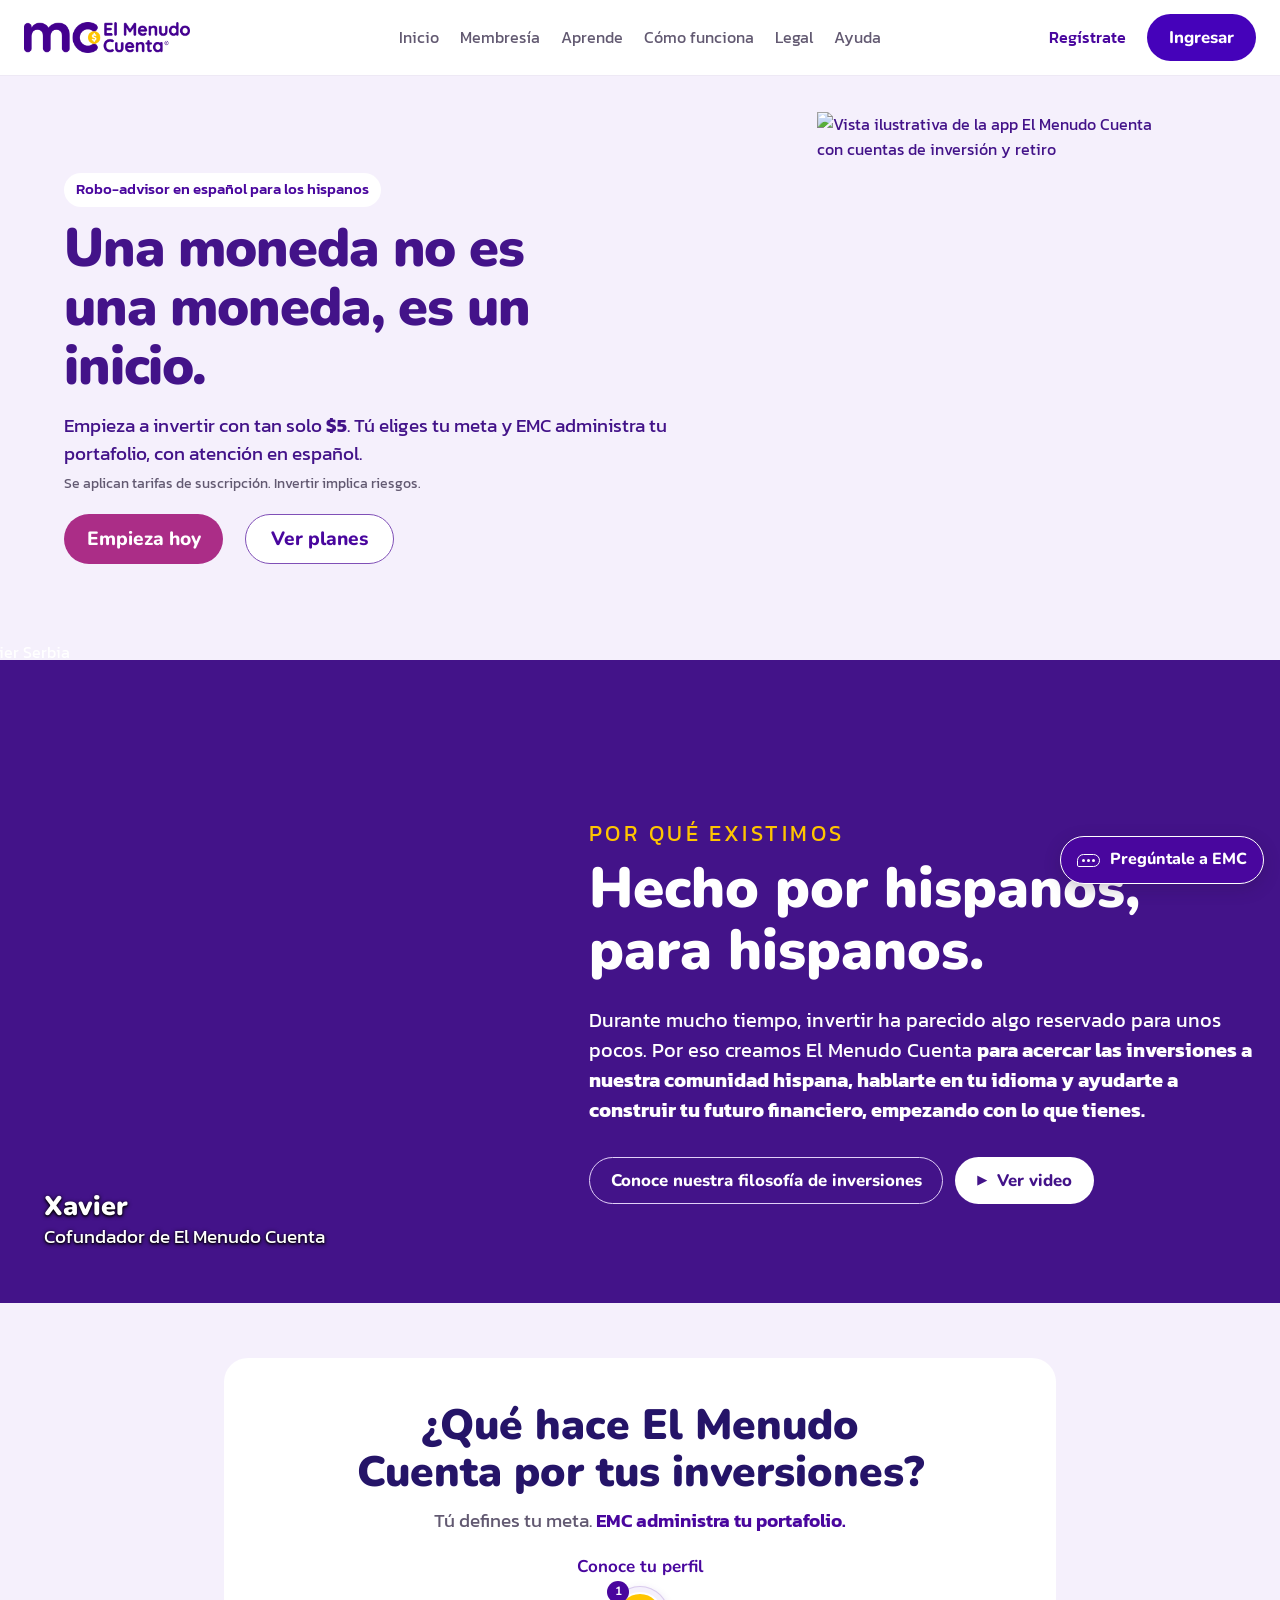
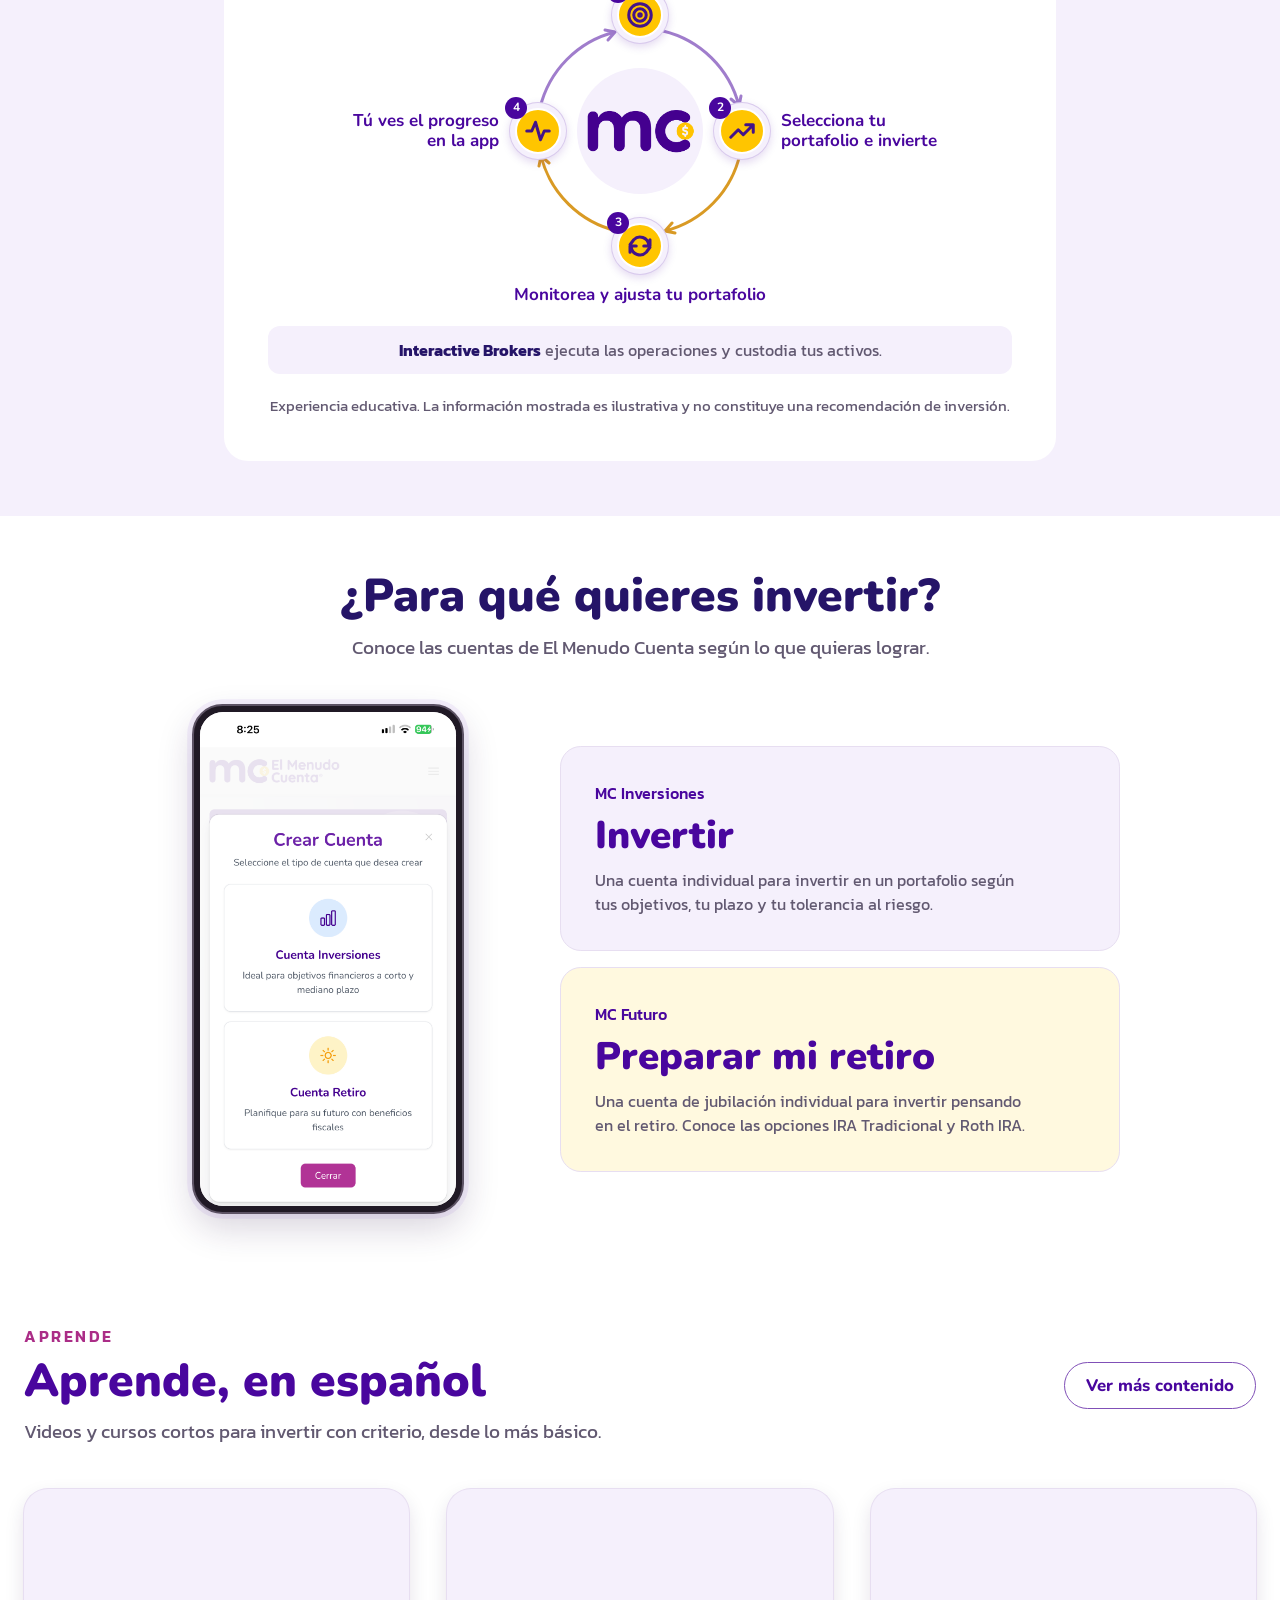
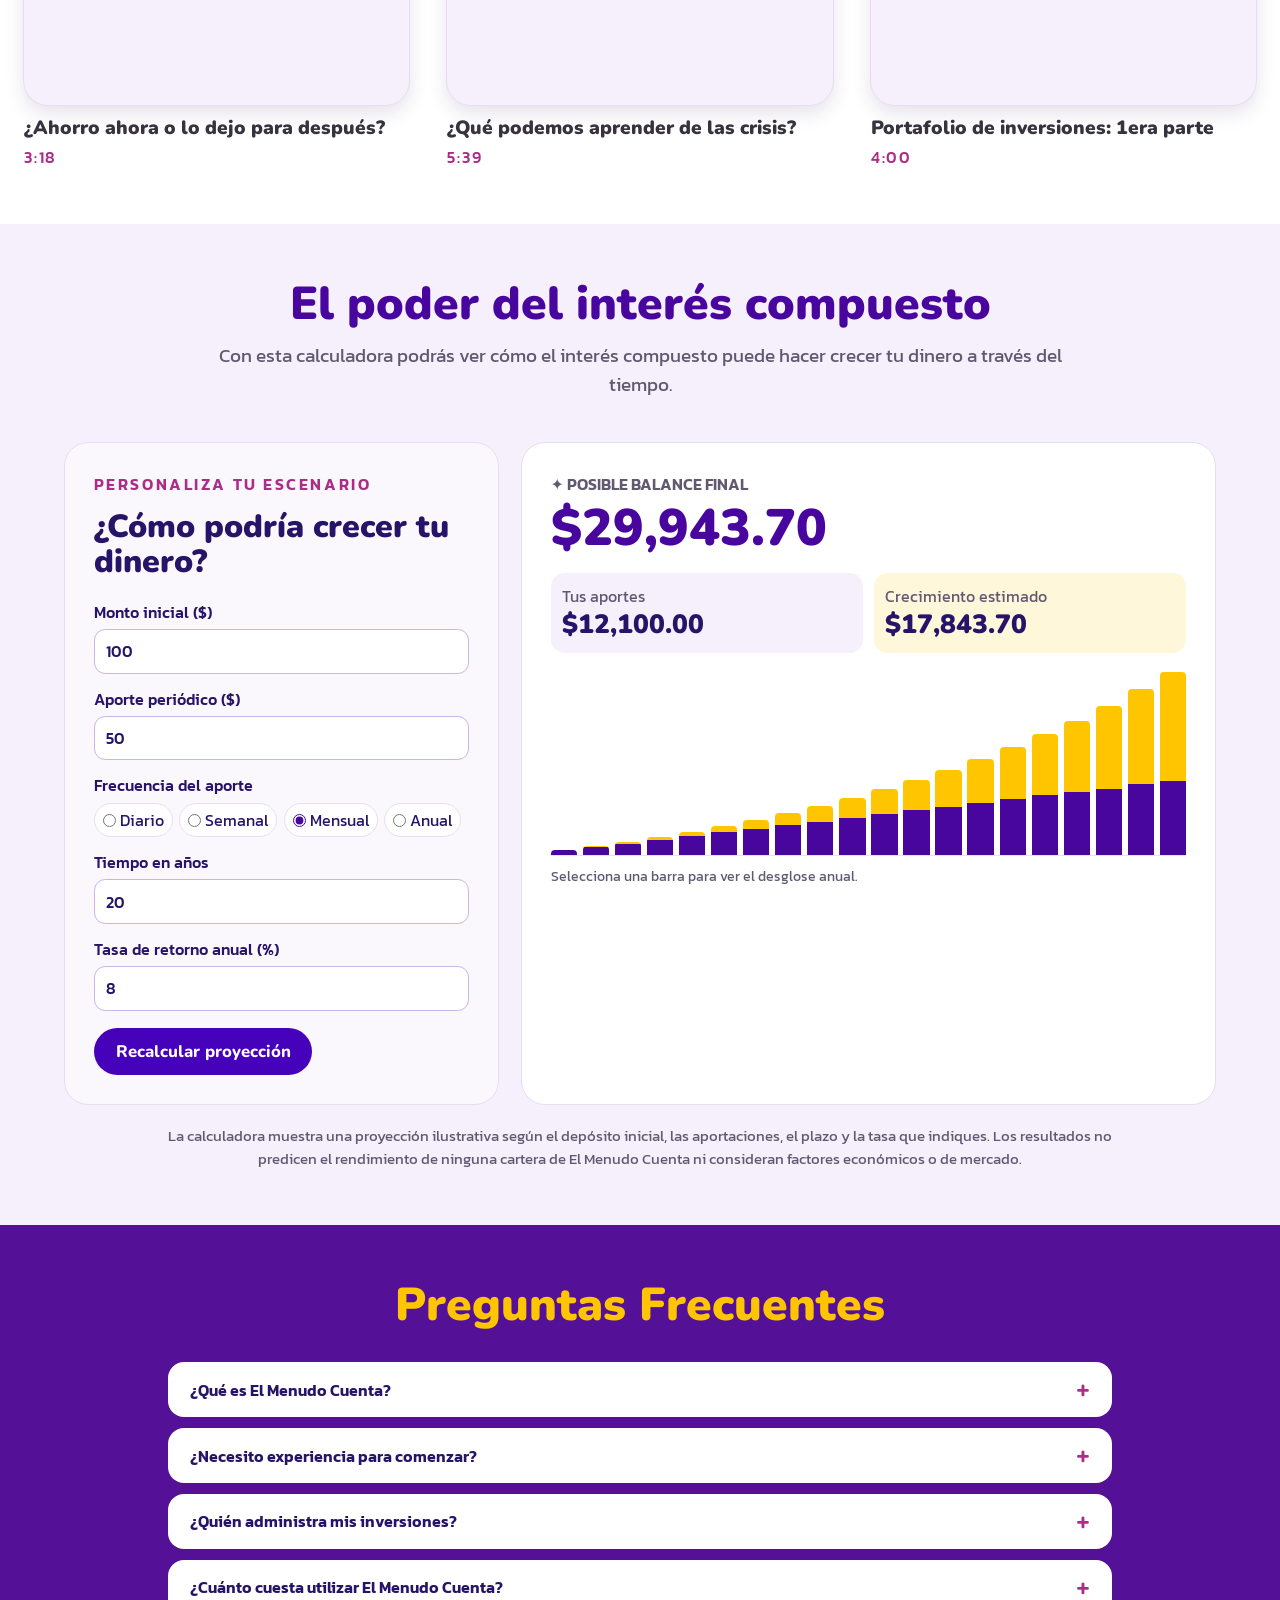
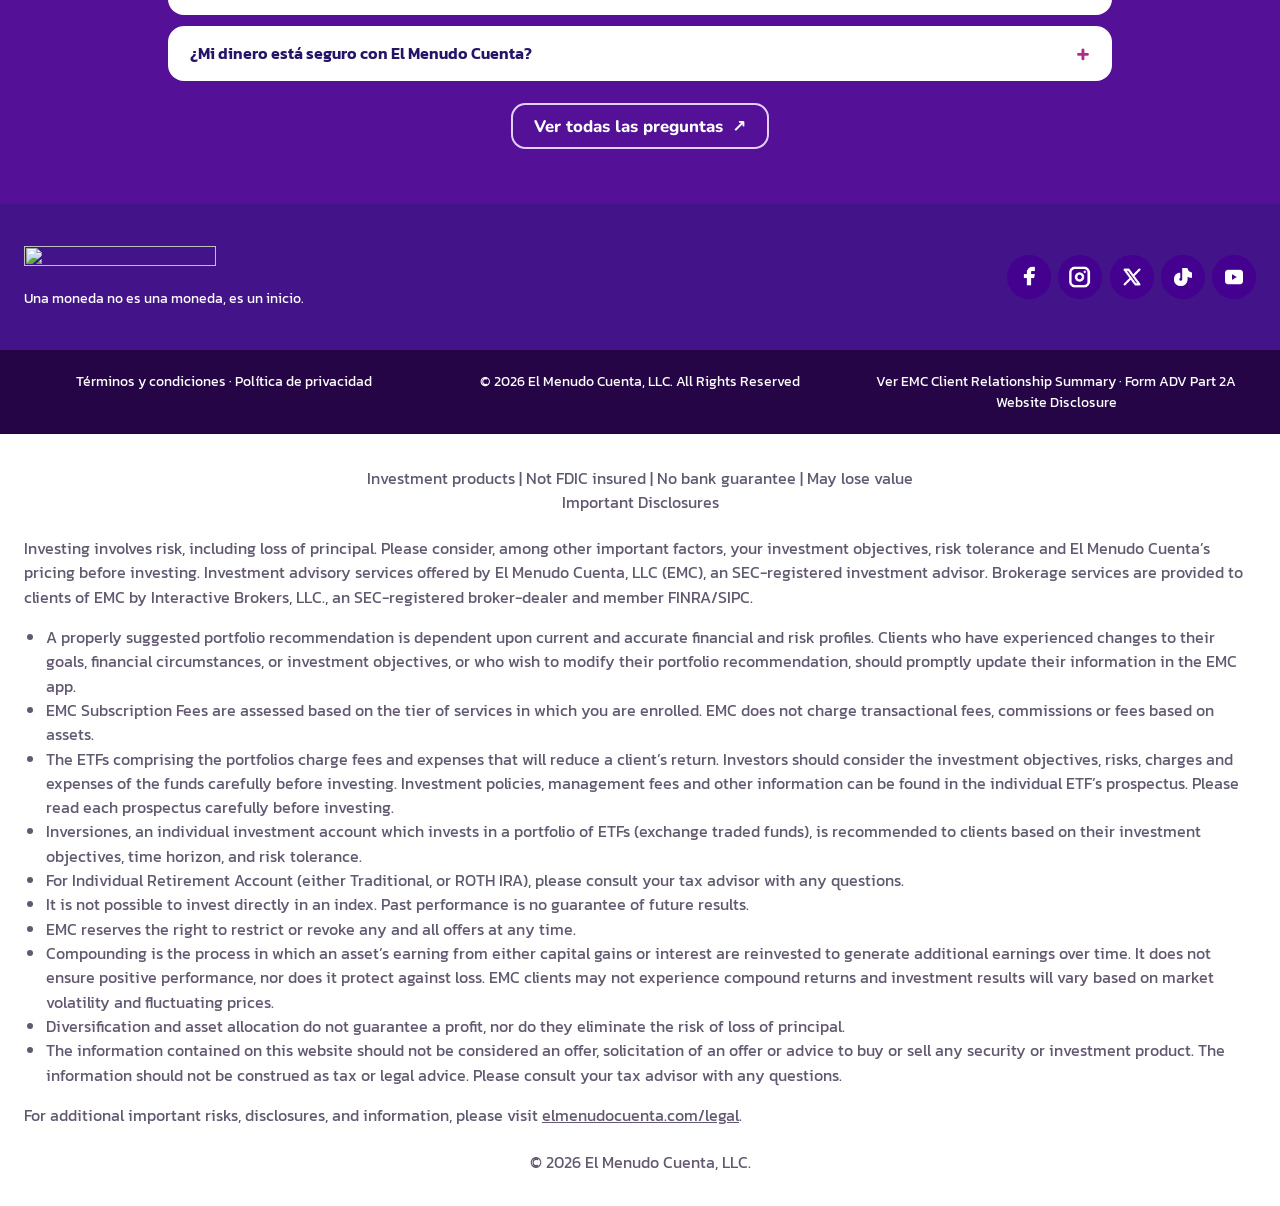
==== commit 551d05a3: "Simplificar la presentación de inversiones a cuatro pasos" ====
--- a/index.html
+++ b/index.html
@@ -104,34 +104,26 @@
       <div class="wrap">
         <div class="section-heading center">
           <h2 id="process-title">¿Qué hace El Menudo Cuenta por tus inversiones?</h2>
-          <p>Tú defines el objetivo y el perfil. <strong>EMC administra la estrategia.</strong> Recorre los pasos para ver cómo funciona.</p>
-        </div>
-        <div class="process-grid">
-          <div class="step-list step-list-start" role="group" aria-label="Pasos 1 a 4">
-            <button type="button" data-step="1" aria-pressed="true" aria-controls="step-panel"><span>1</span>Conoce tu perfil de riesgo</button>
-            <button type="button" data-step="2" aria-pressed="false" aria-controls="step-panel"><span>2</span>Asigna un portafolio</button>
-            <button type="button" data-step="3" aria-pressed="false" aria-controls="step-panel"><span>3</span>Invierte automáticamente</button>
-            <button type="button" data-step="4" aria-pressed="false" aria-controls="step-panel"><span>4</span>Monitorea el portafolio</button>
-          </div>
-          <article class="step-panel" id="step-panel" aria-live="polite">
-            <div class="step-mark"><img src="./images/Logos%20MC%20-Pink%20RGB-11.png" alt="" width="4487" height="3513" loading="lazy"></div>
-            <p class="eyebrow">El Menudo Cuenta</p>
-            <h3 id="step-title">Tu perfil define el punto de partida</h3>
-            <p id="step-description">Antes de invertir, EMC necesita entender para qué estás invirtiendo, por cuánto tiempo y cuánto riesgo estás dispuesto a asumir.</p>
-            <div class="step-note"><h4 id="step-note-title">Paso 1 · Perfil de riesgo</h4><p id="step-note-text">El objetivo no es predecir el mercado. Es comenzar con una estrategia alineada con tu situación y tus objetivos financieros.</p></div>
-            <div class="step-dots" aria-hidden="true"><i class="active"></i><i></i><i></i><i></i><i></i><i></i><i></i></div>
-          </article>
-          <div class="step-list step-list-end" role="group" aria-label="Pasos 5 a 7">
-            <button type="button" data-step="5" aria-pressed="false" aria-controls="step-panel"><span>5</span>Rebalancea automáticamente</button>
-            <button type="button" data-step="6" aria-pressed="false" aria-controls="step-panel"><span>6</span>Reinvierte dividendos</button>
-            <button type="button" data-step="7" aria-pressed="false" aria-controls="step-panel"><span>7</span>Da seguimiento desde tu cuenta</button>
-          </div>
-        </div>
-        <div class="roles">
-          <article><h3>EMC administra la estrategia</h3><p>Define la estrategia, la implementa, monitorea y ajusta el portafolio de acuerdo con el modelo seleccionado.</p></article>
-          <p class="investor"><span aria-hidden="true">👤</span>Inversionista</p>
-          <article><h3>Interactive Brokers (IBKR)</h3><p>Actúa como broker y custodio. Ejecuta las operaciones y mantiene los activos de la cuenta.</p></article>
-        </div>
+          <p>Tú defines tu meta. <strong>EMC administra tu portafolio.</strong></p>
+        </div>
+        <div class="emc-diagram">
+          <div class="emc-ring" aria-hidden="true">
+            <svg viewBox="0 0 240 240" fill="none" aria-hidden="true">
+              <path class="emc-purple-arc" d="M143 20 A103 103 0 0 1 219 95 M211 88l8 7 2-10" />
+              <path class="emc-gold-arc" d="M220 143 A103 103 0 0 1 145 220 M152 212l-7 8 10 2" />
+              <path class="emc-gold-arc" d="M97 220 A103 103 0 0 1 21 145 M29 152l-8-7-2 10" />
+              <path class="emc-purple-arc" d="M20 97 A103 103 0 0 1 95 21 M88 29l7-8-10-2" />
+            </svg>
+            <div class="emc-wordmark"><img src="./images/Logos%20MC%20-Pink%20RGB-61.png" alt="" width="4487" height="3513" loading="lazy" decoding="async"></div>
+          </div>
+          <ol class="emc-steps" role="list">
+            <li class="emc-profile"><span class="emc-icon"><b>1</b><span class="emc-symbol" aria-hidden="true"><svg viewBox="0 0 24 24" aria-hidden="true"><circle cx="12" cy="12" r="9"/><circle cx="12" cy="12" r="5"/><circle cx="12" cy="12" r="1"/></svg></span></span><strong>Conoce tu perfil</strong></li>
+            <li class="emc-invest"><span class="emc-icon"><b>2</b><span class="emc-symbol" aria-hidden="true"><svg viewBox="0 0 24 24" aria-hidden="true"><path d="m3 17 6-6 4 4 8-8m-6 0h6v6"/></svg></span></span><strong>Selecciona tu portafolio e invierte</strong></li>
+            <li class="emc-adjust"><span class="emc-icon"><b>3</b><span class="emc-symbol" aria-hidden="true"><svg viewBox="0 0 24 24" aria-hidden="true"><path d="M20 7v5h-5M4 17v-5h5M19 11a7 7 0 0 0-12-4l-3 4m1 2a7 7 0 0 0 12 4l3-4"/></svg></span></span><strong>Monitorea y ajusta tu portafolio</strong></li>
+            <li class="emc-follow"><span class="emc-icon"><b>4</b><span class="emc-symbol" aria-hidden="true"><svg viewBox="0 0 24 24" aria-hidden="true"><path d="M3 12h4l3-7 4 14 3-7h4"/></svg></span></span><strong>Tú ves el progreso en la app</strong></li>
+          </ol>
+        </div>
+        <p class="emc-roles"><strong>Interactive Brokers</strong> ejecuta las operaciones y custodia tus activos.</p>
         <p class="disclosure-note">Experiencia educativa. La información mostrada es ilustrativa y no constituye una recomendación de inversión.</p>
       </div>
     </section>
--- a/styles.css
+++ b/styles.css
@@ -120,29 +120,6 @@
 .section-heading strong { color: var(--purple); font-weight: 600; }
 .split { display: flex; justify-content: space-between; align-items: center; flex-wrap: wrap; gap: 1rem; }
 .split h2, .calculator h2 { color: var(--purple); }
-.process-grid { display: grid; grid-template-columns: .82fr 1fr .82fr; gap: clamp(.8rem, 2vw, 1.75rem); align-items: center; max-width: 72rem; margin-inline: auto; }
-.step-list { display: grid; gap: .85rem; }
-.step-list button { display: flex; align-items: center; gap: .75rem; min-height: 4.5rem; padding: .8rem; border: 2px solid var(--line); border-radius: 1.2rem; background: #fff; color: var(--purple); text-align: left; font: 900 1.02rem/1.25 var(--heading); cursor: pointer; }
-.step-list button:hover, .step-list button[aria-pressed="true"] { border-color: var(--purple); background: #faf6ff; }
-.step-list button span { display: grid; flex: 0 0 2.6rem; height: 2.6rem; place-items: center; border-radius: 50%; color: #fff; background: var(--purple); }
-.step-list button[data-step="2"] span, .step-list button[data-step="4"] span, .step-list button[data-step="6"] span { background: var(--yellow); color: #281348; }
-.step-panel { padding: 1.45rem; min-height: 29rem; border: 1px solid var(--line); border-radius: 1.9rem; background: #fff; box-shadow: 0 1rem 2.5rem #31135a11; text-align: center; }
-.step-mark { display: grid; place-items: center; width: 7.25rem; aspect-ratio: 1; margin: 0 auto 1.05rem; border-radius: 50%; background: #f1eafb; }
-.step-mark img { width: 76%; mix-blend-mode: multiply; }
-.step-panel h3 { color: var(--purple); font-size: clamp(1.65rem, 2.6vw, 2.1rem); }
-.step-panel > p:not(.eyebrow) { margin-block: .8rem 1.15rem; color: var(--muted); }
-.step-note { padding: 1rem; border: 1px solid #eee8f6; border-radius: 1rem; background: #f9f6fc; text-align: left; }
-.step-note h4 { margin-bottom: .5rem; }
-.step-note p { color: var(--muted); }
-.step-dots { display: flex; justify-content: center; gap: .35rem; margin-top: 1rem; }
-.step-dots i { width: .55rem; height: .55rem; border-radius: 50%; background: #d7cde3; }
-.step-dots .active { background: var(--purple); }
-.roles { display: grid; grid-template-columns: 1fr auto 1fr; align-items: center; gap: 1rem; margin: 2.1rem auto 0; max-width: 72rem; padding: 1.1rem; border: 1px solid var(--line); border-radius: 1.5rem; background: #fff; }
-.roles article { padding: 1.15rem; border: 1px solid #eee8f6; border-radius: 1rem; background: #f9f6fc; }
-.roles h3 { margin-bottom: .55rem; color: var(--purple); font-size: 1.32rem; }
-.roles article p { color: var(--muted); }
-.investor { display: grid; justify-items: center; gap: .35rem; padding-inline: .55rem; color: var(--purple); }
-.investor span { display: grid; place-items: center; width: 3.4rem; height: 3.4rem; border-radius: 50%; background: #efe6fa; font-size: 1.45rem; }
 .disclosure-note { max-width: 95ch; margin: 1.3rem auto 0; color: var(--muted); text-align: center; font-size: .91rem; }
 .videos { display: grid; grid-template-columns: repeat(3, 1fr); gap: clamp(1rem, 3vw, 2.75rem); }
 .videos iframe {
@@ -292,13 +269,6 @@
   }
   .founder-org, .mission-actions .founder-video-control { display: none; }
   .founder figcaption .founder-video-button { display: inline-flex; min-height: 2.75rem; padding-inline: .8rem; font-size: .93rem; }
-  .process-grid { grid-template-columns: repeat(2, minmax(0, 1fr)); align-items: start; }
-  .step-list { display: contents; }
-  .step-panel { grid-column: 1 / -1; min-height: auto; grid-row: 5; }
-  .step-list button { font-size: .89rem; min-height: 4.1rem; gap: .38rem; }
-  .step-list button span { flex-basis: 1.8rem; height: 1.8rem; }
-  .roles { grid-template-columns: minmax(0, 1fr); }
-  .investor { grid-row: 1; }
   .videos, .legal-row { grid-template-columns: 1fr; }
   #aprende .section-heading { justify-content: center; text-align: center; }
   .video-meta { display: grid; grid-template-columns: minmax(0, 1fr) auto; align-items: baseline; gap: .65rem; margin-top: .8rem; }
@@ -348,3 +318,65 @@
   .account-phone { width: min(72%, 16rem); }
   .account-cards { gap: .8rem; }
 }
+
+/* Four-step investment diagram */
+.process .wrap {
+  --emc-purple: var(--purple);
+  --emc-text: var(--ink);
+  --emc-muted: var(--muted);
+  --emc-surface: #fff;
+  --emc-lilac: var(--lilac);
+  --emc-gold: #d38a00;
+  --emc-brand-font: var(--heading);
+  max-width: 52rem;
+  padding: clamp(1.25rem, 4vw, 2.75rem);
+  border-radius: 1.5rem;
+  background: var(--emc-surface);
+  text-align: center;
+}
+.process .section-heading { margin-bottom: 0; }
+.process .section-heading h2 { font-size: clamp(1.8rem, 4vw, 2.65rem); text-wrap: balance; }
+.process .disclosure-note { margin-bottom: 0; }
+.process .emc-diagram { position: relative; min-height: 390px; max-width: 600px; margin-inline: auto; }
+.process .emc-ring { position: absolute; inset: 50% auto auto 50%; width: 240px; height: 240px; transform: translate(-50%,-50%); display: grid; place-items: center; }
+.process .emc-ring svg { position: absolute; width: 100%; height: 100%; inset: 0; stroke-width: 3; stroke-linecap: round; stroke-linejoin: round; }
+.process .emc-purple-arc { stroke: var(--emc-purple); opacity: .52; }
+.process .emc-gold-arc { stroke: var(--emc-gold); opacity: .86; }
+.process .emc-wordmark { position: relative; width: 126px; height: 126px; border-radius: 50%; background: var(--emc-lilac); }
+.process .emc-wordmark img { display: block; position: absolute; top: 50%; left: 50%; width: 160px; max-width: none; height: auto; transform: translate(-50%,-50%); }
+.process .emc-steps { margin: 0; padding: 0; list-style: none; }
+.process .emc-steps li { position: absolute; display: flex; align-items: center; gap: 10px; color: var(--emc-purple); font: 800 clamp(14px, 2.65vw, 17px)/1.16 var(--emc-brand-font); }
+.process .emc-profile { top: 21px; left: 50%; transform: translateX(-50%); flex-direction: column-reverse; white-space: nowrap; }
+.process .emc-invest { top: 50%; left: calc(50% + 73px); transform: translateY(-50%); width: calc(50% - 73px); text-align: left; }
+.process .emc-adjust { bottom: 21px; left: 50%; transform: translateX(-50%); flex-direction: column; white-space: nowrap; }
+.process .emc-follow { top: 50%; right: calc(50% + 73px); transform: translateY(-50%); width: calc(50% - 73px); flex-direction: row-reverse; text-align: right; }
+.process .emc-icon {
+    flex: 0 0 auto; width: 58px; height: 58px; position: relative;
+    display: grid; place-items: center; border-radius: 50%;
+    background: var(--emc-lilac);
+    box-shadow: inset 0 0 0 1px color-mix(in srgb, var(--emc-purple) 16%, transparent),
+                0 3px 9px color-mix(in srgb, var(--emc-purple) 15%, transparent);
+  }
+.process .emc-icon b { position: absolute; z-index: 1; top: -5px; left: -4px; display: grid; place-items: center; width: 22px; height: 22px; border-radius: 50%; background: var(--emc-purple); color: var(--emc-surface); font-size: 12px; }
+.process .emc-symbol {
+    box-sizing: border-box; display: grid; place-items: center;
+    width: 46px; height: 46px;
+    border: 2px solid var(--emc-surface); border-radius: 50%;
+    background: var(--yellow); color: var(--deep);
+  }
+.process .emc-symbol svg { width: 30px; height: 30px; fill: none; stroke: currentColor; stroke-width: 2.4; stroke-linecap: round; stroke-linejoin: round; }
+.process .emc-roles { margin: 0; padding: 12px 15px; border-radius: 12px; background: var(--emc-lilac); color: var(--emc-muted); }
+.process .emc-roles strong { color: var(--emc-text); }
+  @media (max-width: 40rem) {
+    .process .emc-diagram { min-height: 0; margin-block: 22px; }
+    .process .emc-ring { position: static; transform: none; width: auto; height: auto; margin-bottom: 18px; }
+    .process .emc-ring svg { display: none; }
+    .process .emc-wordmark { width: 92px; height: 92px; }
+    .process .emc-wordmark img { width: 118px; }
+    .process .emc-steps { display: grid; gap: 11px; width: fit-content; margin-inline: auto; }
+    .process .emc-steps li { position: static; transform: none; width: auto; gap: 13px; flex-direction: row; text-align: left; white-space: normal; }
+    .process .emc-icon { width: 42px; height: 42px; }
+    .process .emc-symbol { width: 34px; height: 34px; }
+    .process .emc-symbol svg { width: 23px; height: 23px; }
+    .process .emc-icon b { width: 17px; height: 17px; font-size: 11px; }
+  }
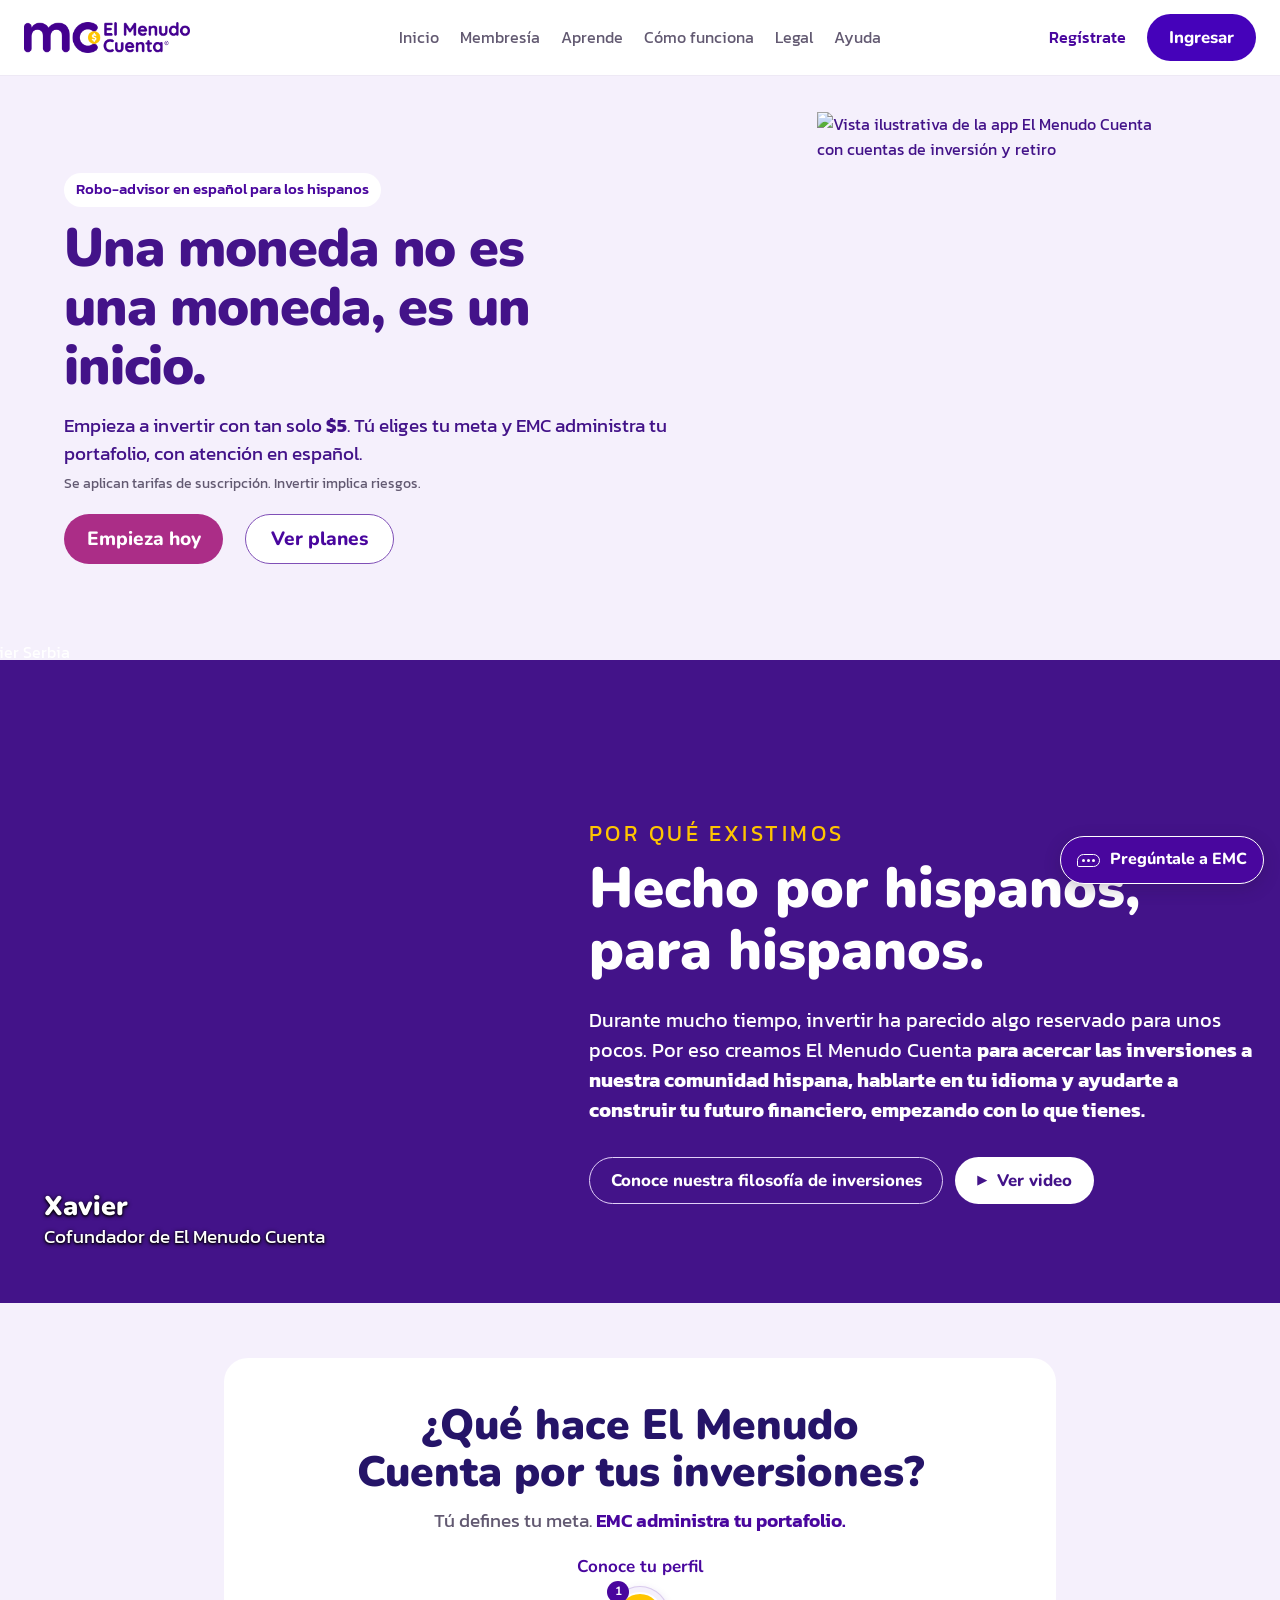
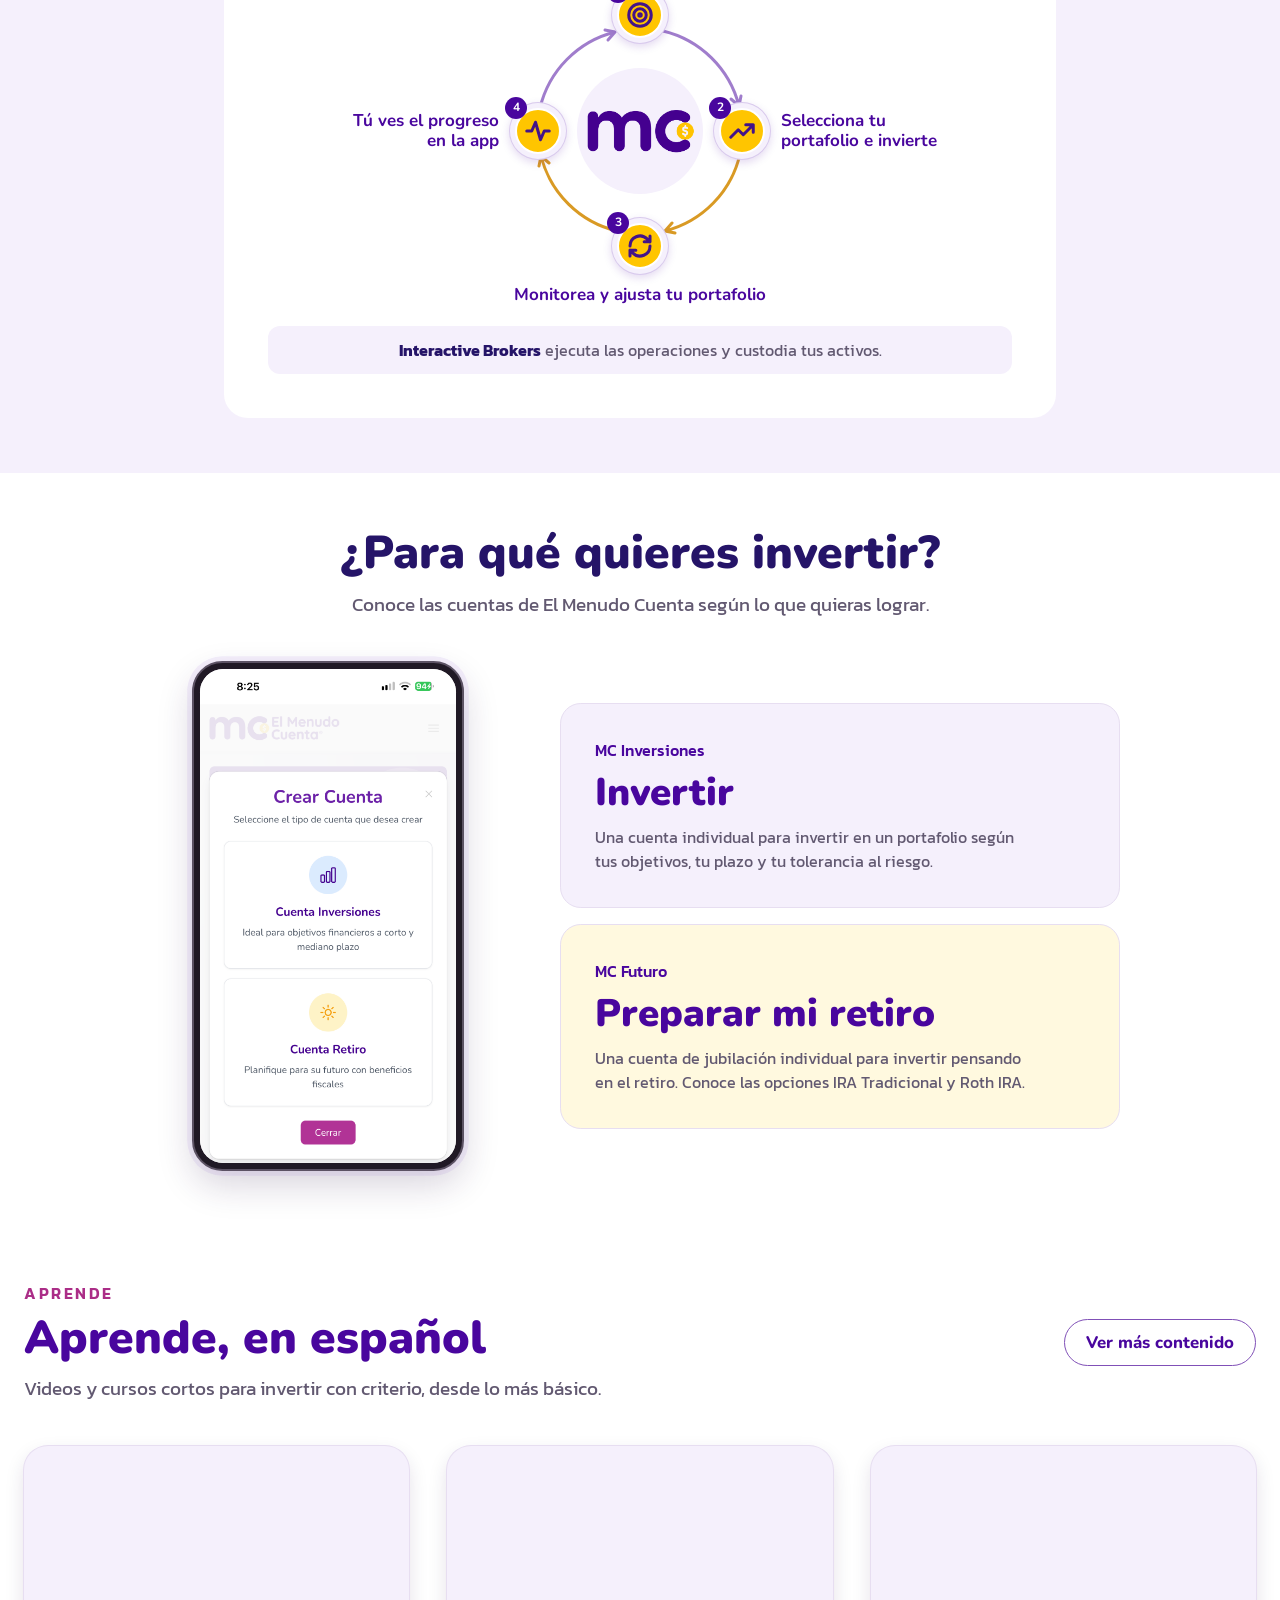
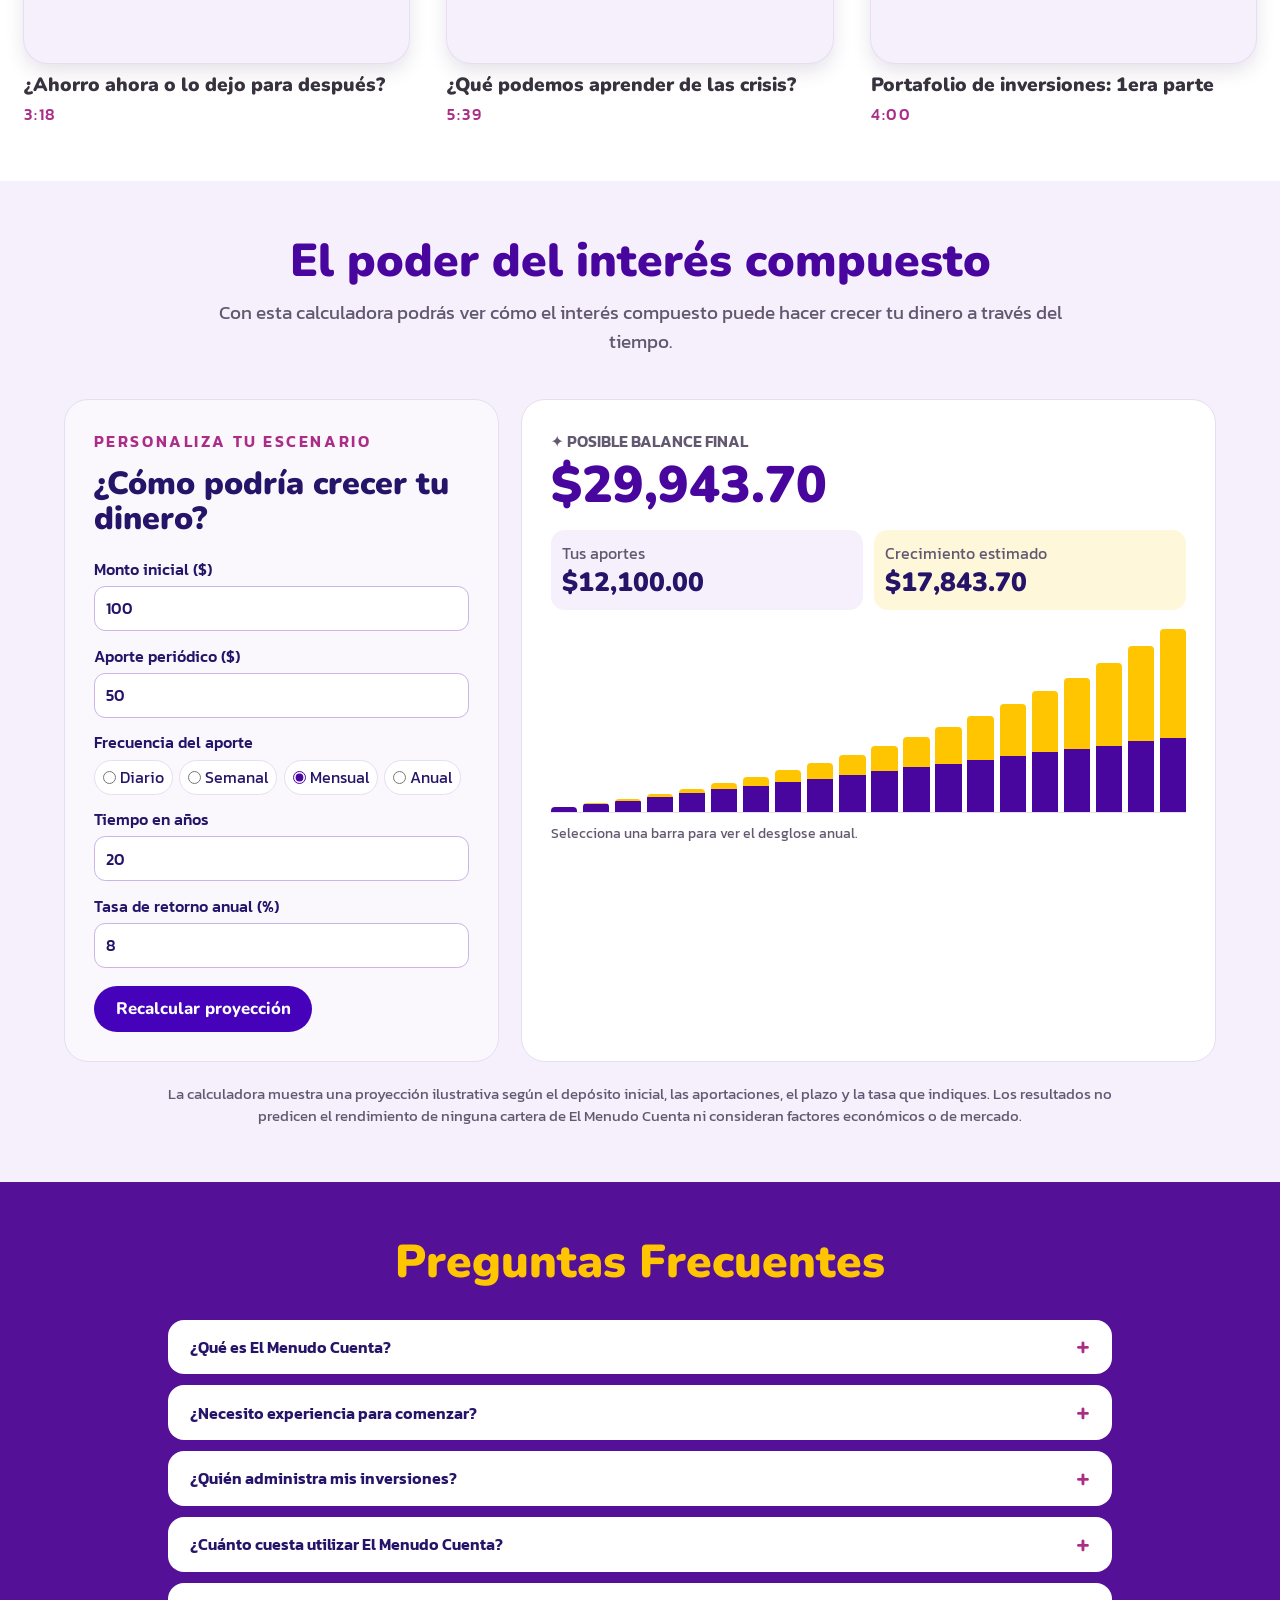
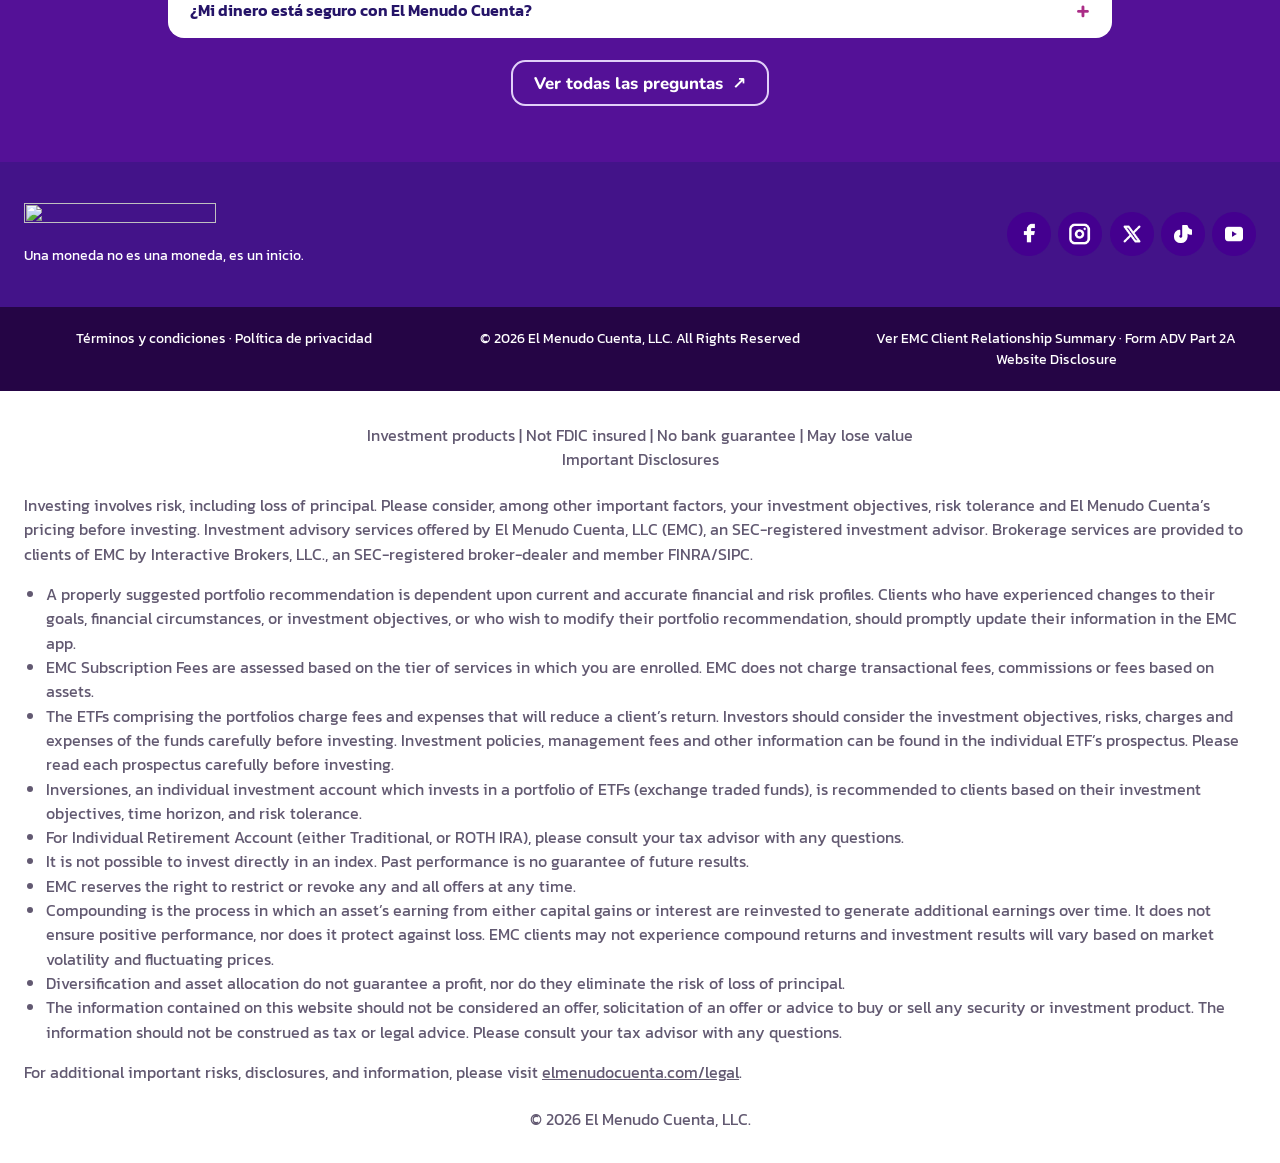
==== commit 7f490ab8: "Corregir el icono de rebalanceo y simplificar el pie del diagrama" ====
--- a/index.html
+++ b/index.html
@@ -119,12 +119,11 @@
           <ol class="emc-steps" role="list">
             <li class="emc-profile"><span class="emc-icon"><b>1</b><span class="emc-symbol" aria-hidden="true"><svg viewBox="0 0 24 24" aria-hidden="true"><circle cx="12" cy="12" r="9"/><circle cx="12" cy="12" r="5"/><circle cx="12" cy="12" r="1"/></svg></span></span><strong>Conoce tu perfil</strong></li>
             <li class="emc-invest"><span class="emc-icon"><b>2</b><span class="emc-symbol" aria-hidden="true"><svg viewBox="0 0 24 24" aria-hidden="true"><path d="m3 17 6-6 4 4 8-8m-6 0h6v6"/></svg></span></span><strong>Selecciona tu portafolio e invierte</strong></li>
-            <li class="emc-adjust"><span class="emc-icon"><b>3</b><span class="emc-symbol" aria-hidden="true"><svg viewBox="0 0 24 24" aria-hidden="true"><path d="M20 7v5h-5M4 17v-5h5M19 11a7 7 0 0 0-12-4l-3 4m1 2a7 7 0 0 0 12 4l3-4"/></svg></span></span><strong>Monitorea y ajusta tu portafolio</strong></li>
+            <li class="emc-adjust"><span class="emc-icon"><b>3</b><span class="emc-symbol" aria-hidden="true"><svg viewBox="0 0 24 24" aria-hidden="true"><path d="M4 12a8 8 0 0 1 13.66-5.66L20 8.68m0-4.68v4.68h-4.68M20 12a8 8 0 0 1-13.66 5.66L4 15.32m0 4.68v-4.68h4.68"/></svg></span></span><strong>Monitorea y ajusta tu portafolio</strong></li>
             <li class="emc-follow"><span class="emc-icon"><b>4</b><span class="emc-symbol" aria-hidden="true"><svg viewBox="0 0 24 24" aria-hidden="true"><path d="M3 12h4l3-7 4 14 3-7h4"/></svg></span></span><strong>Tú ves el progreso en la app</strong></li>
           </ol>
         </div>
         <p class="emc-roles"><strong>Interactive Brokers</strong> ejecuta las operaciones y custodia tus activos.</p>
-        <p class="disclosure-note">Experiencia educativa. La información mostrada es ilustrativa y no constituye una recomendación de inversión.</p>
       </div>
     </section>
 
--- a/styles.css
+++ b/styles.css
@@ -367,16 +367,35 @@
 .process .emc-symbol svg { width: 30px; height: 30px; fill: none; stroke: currentColor; stroke-width: 2.4; stroke-linecap: round; stroke-linejoin: round; }
 .process .emc-roles { margin: 0; padding: 12px 15px; border-radius: 12px; background: var(--emc-lilac); color: var(--emc-muted); }
 .process .emc-roles strong { color: var(--emc-text); }
-  @media (max-width: 40rem) {
-    .process .emc-diagram { min-height: 0; margin-block: 22px; }
-    .process .emc-ring { position: static; transform: none; width: auto; height: auto; margin-bottom: 18px; }
-    .process .emc-ring svg { display: none; }
-    .process .emc-wordmark { width: 92px; height: 92px; }
-    .process .emc-wordmark img { width: 118px; }
-    .process .emc-steps { display: grid; gap: 11px; width: fit-content; margin-inline: auto; }
-    .process .emc-steps li { position: static; transform: none; width: auto; gap: 13px; flex-direction: row; text-align: left; white-space: normal; }
-    .process .emc-icon { width: 42px; height: 42px; }
-    .process .emc-symbol { width: 34px; height: 34px; }
-    .process .emc-symbol svg { width: 23px; height: 23px; }
-    .process .emc-icon b { width: 17px; height: 17px; font-size: 11px; }
-  }
+@media (max-width: 40rem) {
+  .process .wrap { container-type: inline-size; }
+  .process .emc-diagram {
+    --ring-size: clamp(11.5rem, 72cqi, 17rem);
+    --ring-radius: calc(var(--ring-size) * .425);
+    --ring-center: calc(var(--ring-size) / 2 + 2rem);
+    --icon-size: clamp(2.9rem, 14cqi, 3.75rem);
+    min-height: calc(var(--ring-size) + 5.5rem);
+    margin-block: .7rem .25rem;
+  }
+  .process .emc-ring { top: var(--ring-center); width: var(--ring-size); height: var(--ring-size); }
+  .process .emc-wordmark { width: calc(var(--ring-size) * .47); height: calc(var(--ring-size) * .47); }
+  .process .emc-wordmark img { width: calc(var(--ring-size) * .61); }
+  .process .emc-steps li { gap: .42rem; font-size: clamp(.82rem, 3.9cqi, .95rem); text-align: center; }
+  .process .emc-profile { top: calc(var(--ring-center) - var(--ring-radius) - var(--icon-size) / 2); }
+  .process .emc-profile strong { position: absolute; bottom: calc(100% + .42rem); }
+  .process .emc-invest, .process .emc-follow {
+    top: calc(var(--ring-center) - var(--icon-size) / 2);
+    width: clamp(5rem, 28cqi, 6.75rem);
+    transform: translateX(-50%); flex-direction: column;
+  }
+  .process .emc-invest { left: calc(50% + var(--ring-radius)); }
+  .process .emc-follow { left: calc(50% - var(--ring-radius)); right: auto; }
+  .process .emc-invest strong, .process .emc-follow strong {
+    background: var(--emc-surface); border-radius: .25rem;
+  }
+  .process .emc-adjust { top: calc(var(--ring-center) + var(--ring-radius) - var(--icon-size) / 2); bottom: auto; }
+  .process .emc-icon { width: var(--icon-size); height: var(--icon-size); }
+  .process .emc-symbol { width: 81%; height: 81%; }
+  .process .emc-symbol svg { width: 68%; height: 68%; }
+  .process .emc-icon b { width: 19px; height: 19px; font-size: 12px; }
+}
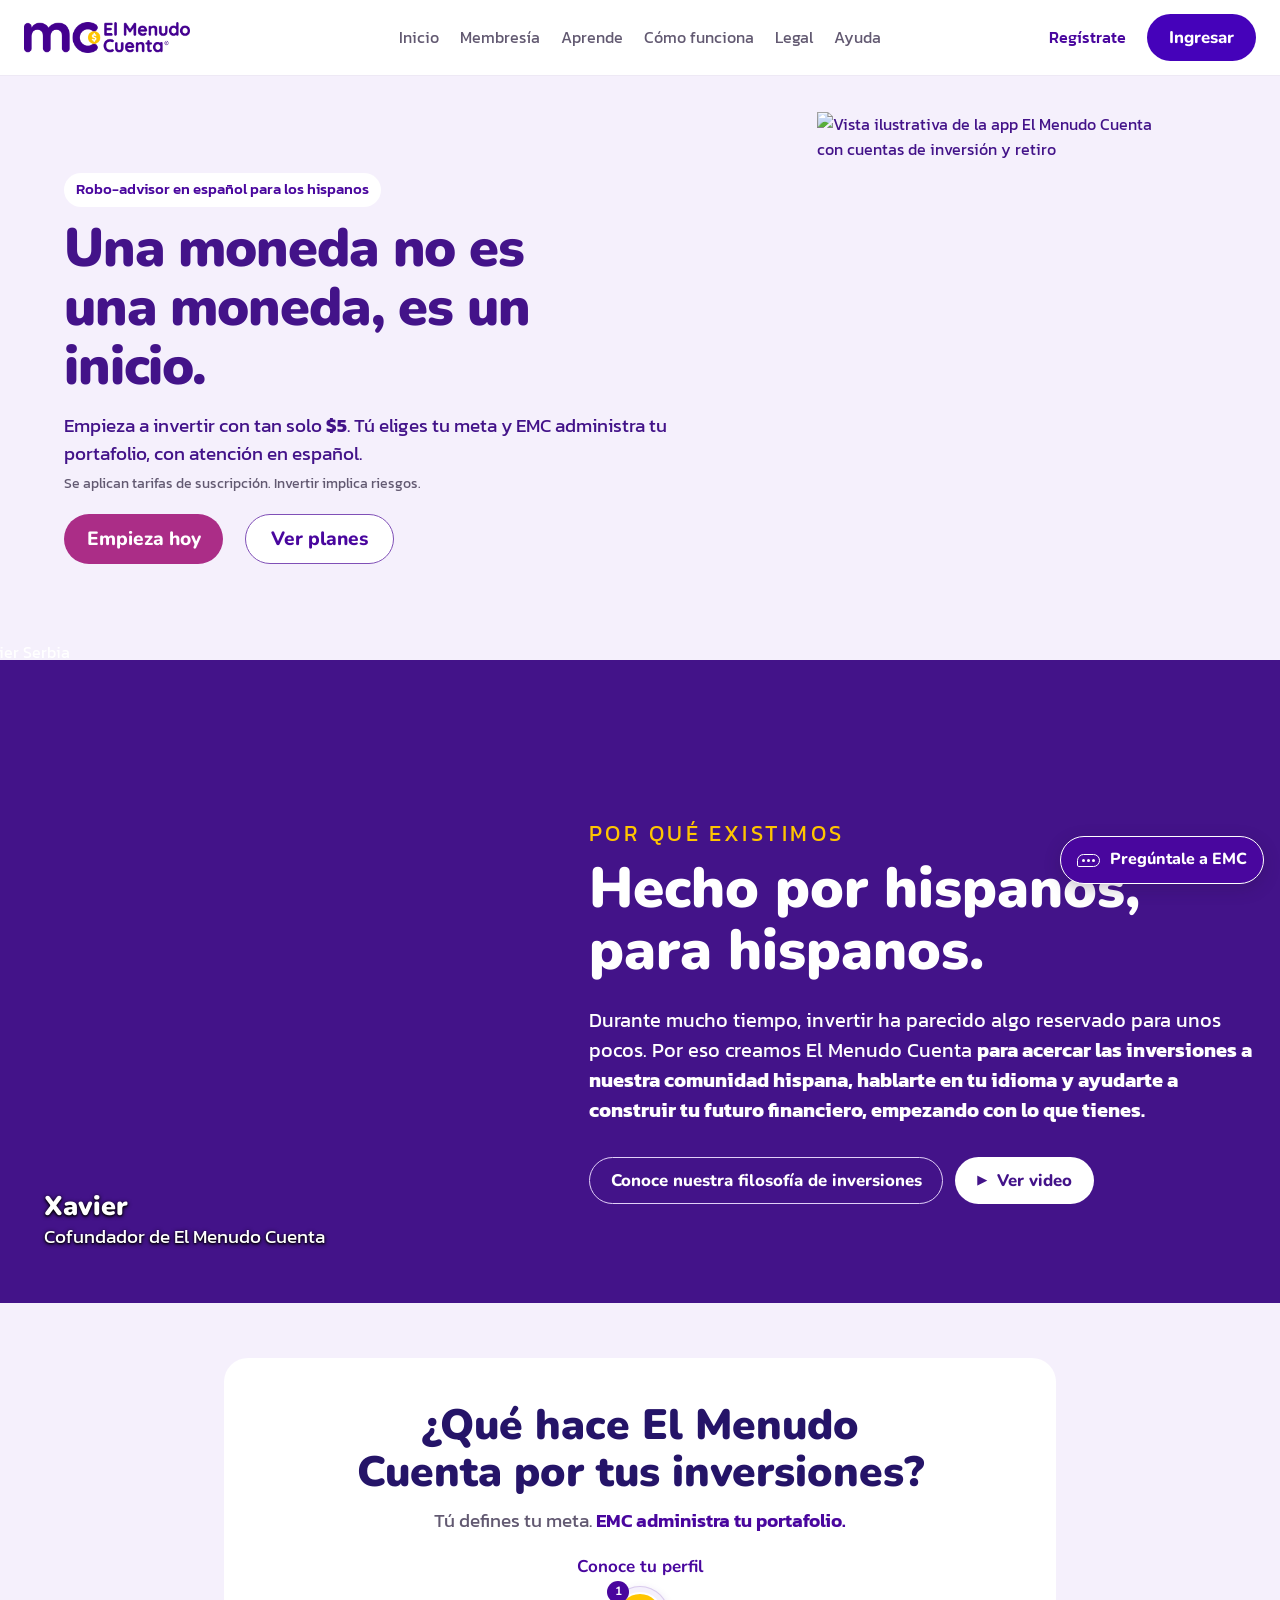
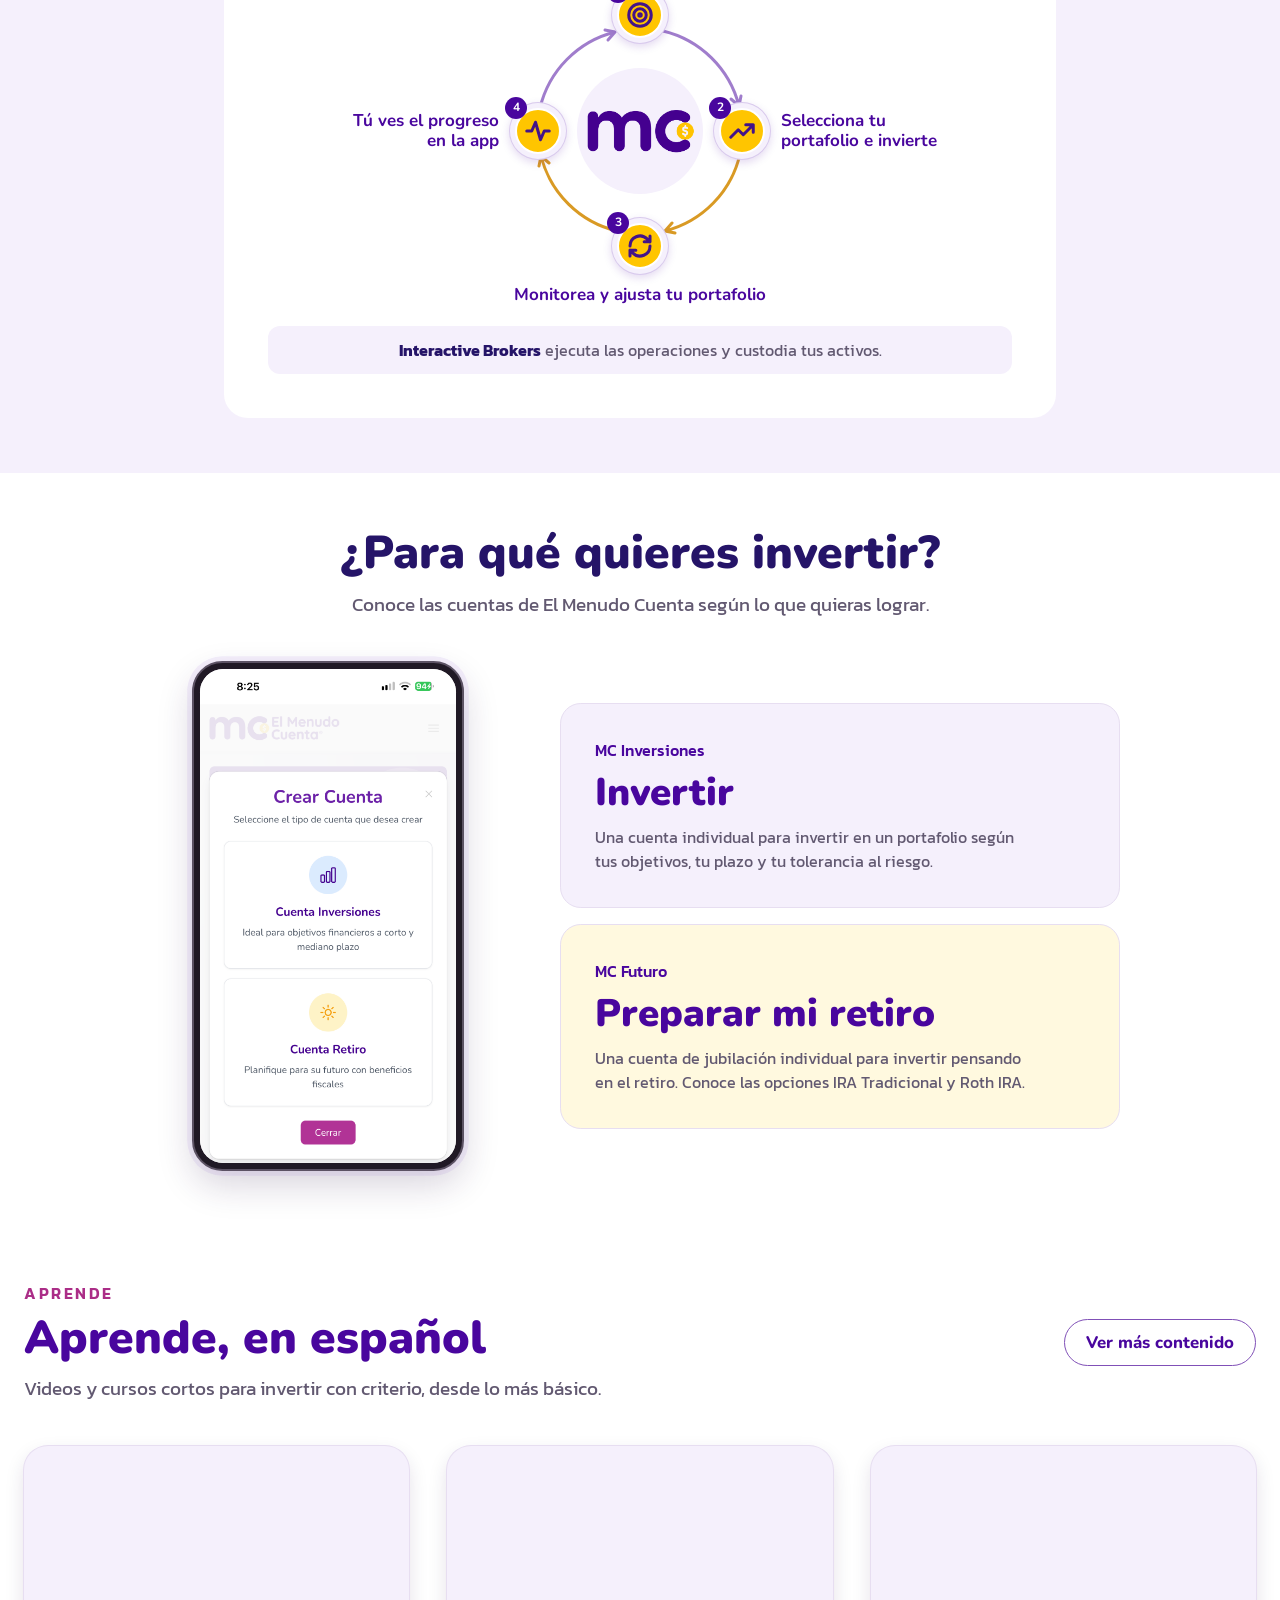
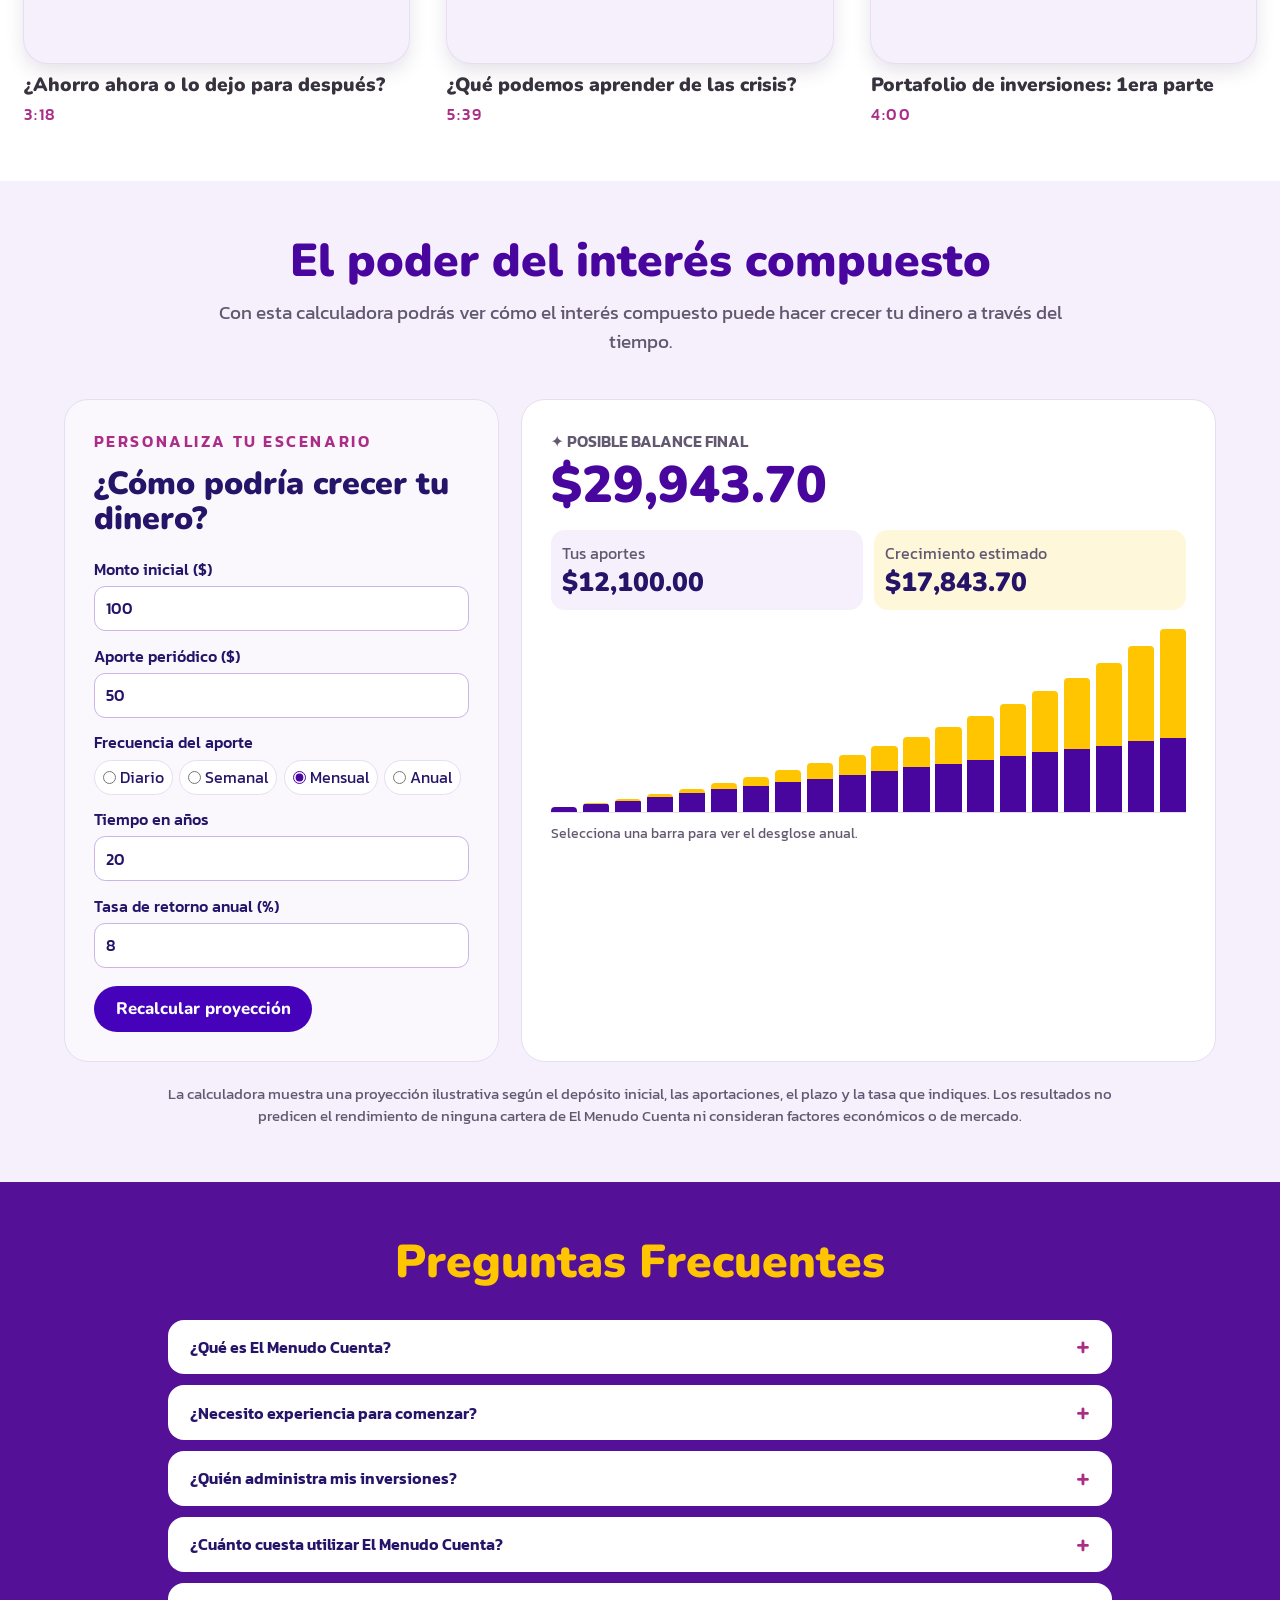
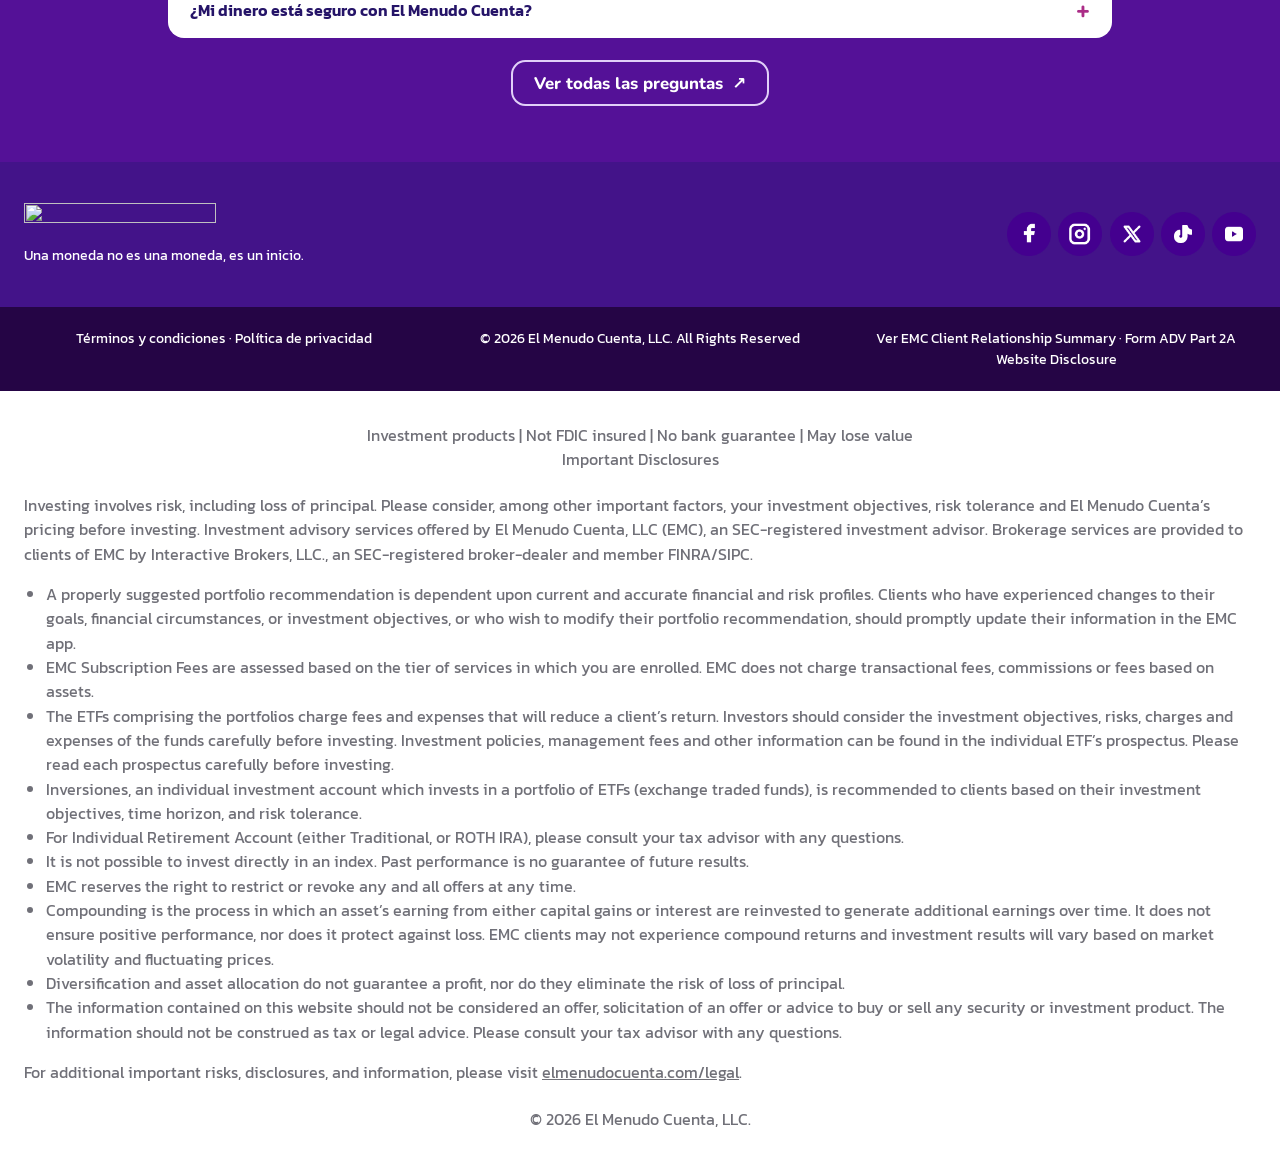
==== commit a76fee42: "Crear la página Cómo funciona con cinco pasos" ====
--- a/index.html
+++ b/index.html
@@ -29,7 +29,7 @@
           <a href="#inicio" aria-current="page">Inicio</a>
           <a href="./membresia.html">Membresía</a>
           <a href="./aprende.html">Aprende</a>
-          <a href="https://www.elmenudocuenta.com/que-hace-emc">Cómo funciona</a>
+          <a href="./como-funciona.html">Cómo funciona</a>
           <a href="https://www.elmenudocuenta.com/legal">Legal</a>
           <a href="./ayuda.html">Ayuda</a>
         </nav>
--- a/styles.css
+++ b/styles.css
@@ -196,7 +196,7 @@
 .legal-row { display: grid; grid-template-columns: repeat(3, 1fr); gap: 1rem; text-align: center; font-size: .87rem; }
 .legal-row a { text-decoration: none; }
 .legal-row a:hover { text-decoration: underline; }
-.disclosures { padding-block: 2rem; color: var(--muted); }
+.disclosures { padding-block: 2rem; color: #707078; }
 .disclosures h2 { margin-bottom: 1.35rem; font: inherit; }
 .disclosures ul { margin-block: 1rem; padding-left: 1.35rem; }
 .disclosures > p:last-child { margin-top: 1.4rem; }
@@ -276,6 +276,7 @@
   .video-meta p { white-space: nowrap; font-variant-numeric: tabular-nums; }
   .footer-row { flex-direction: column; text-align: center; }
   .footer-row .socials { justify-content: center; }
+  .disclosures { font-size: .9rem; }
 }
 
 .hero-copy { margin-bottom: .35rem; }
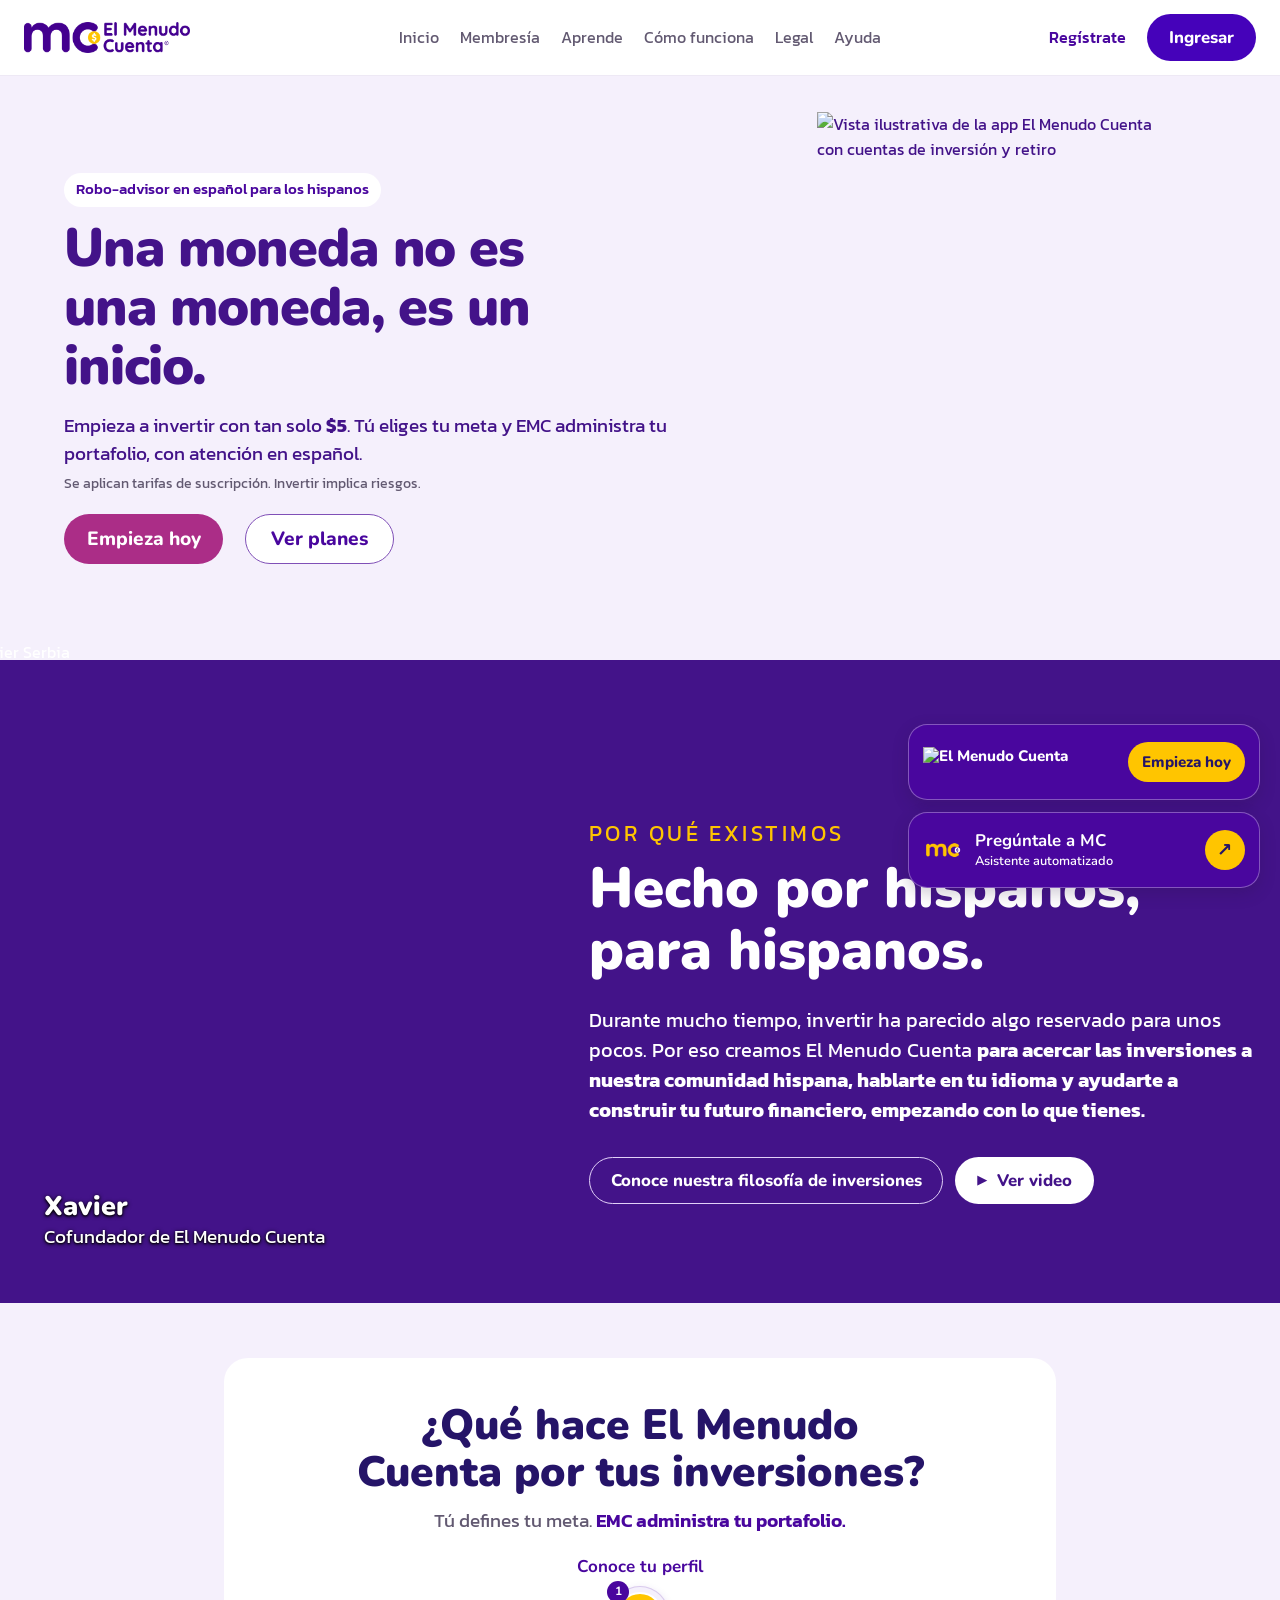
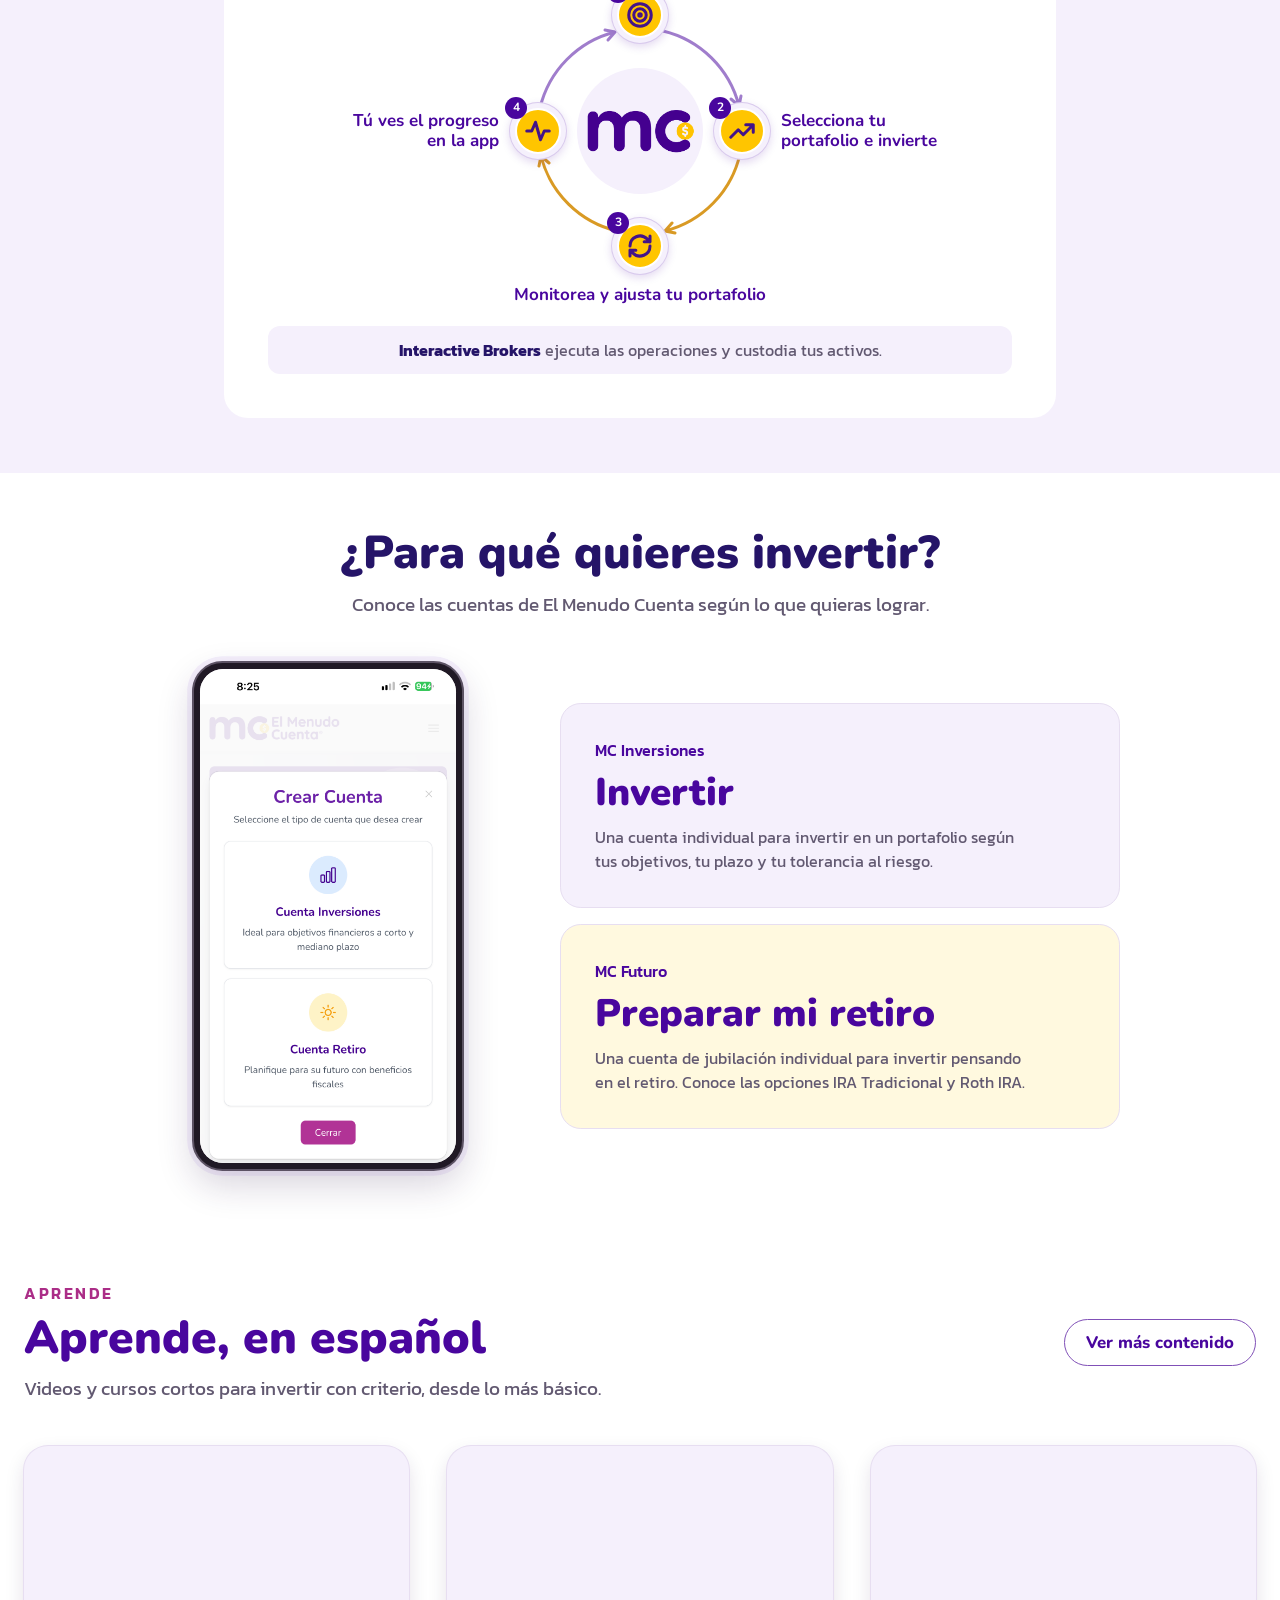
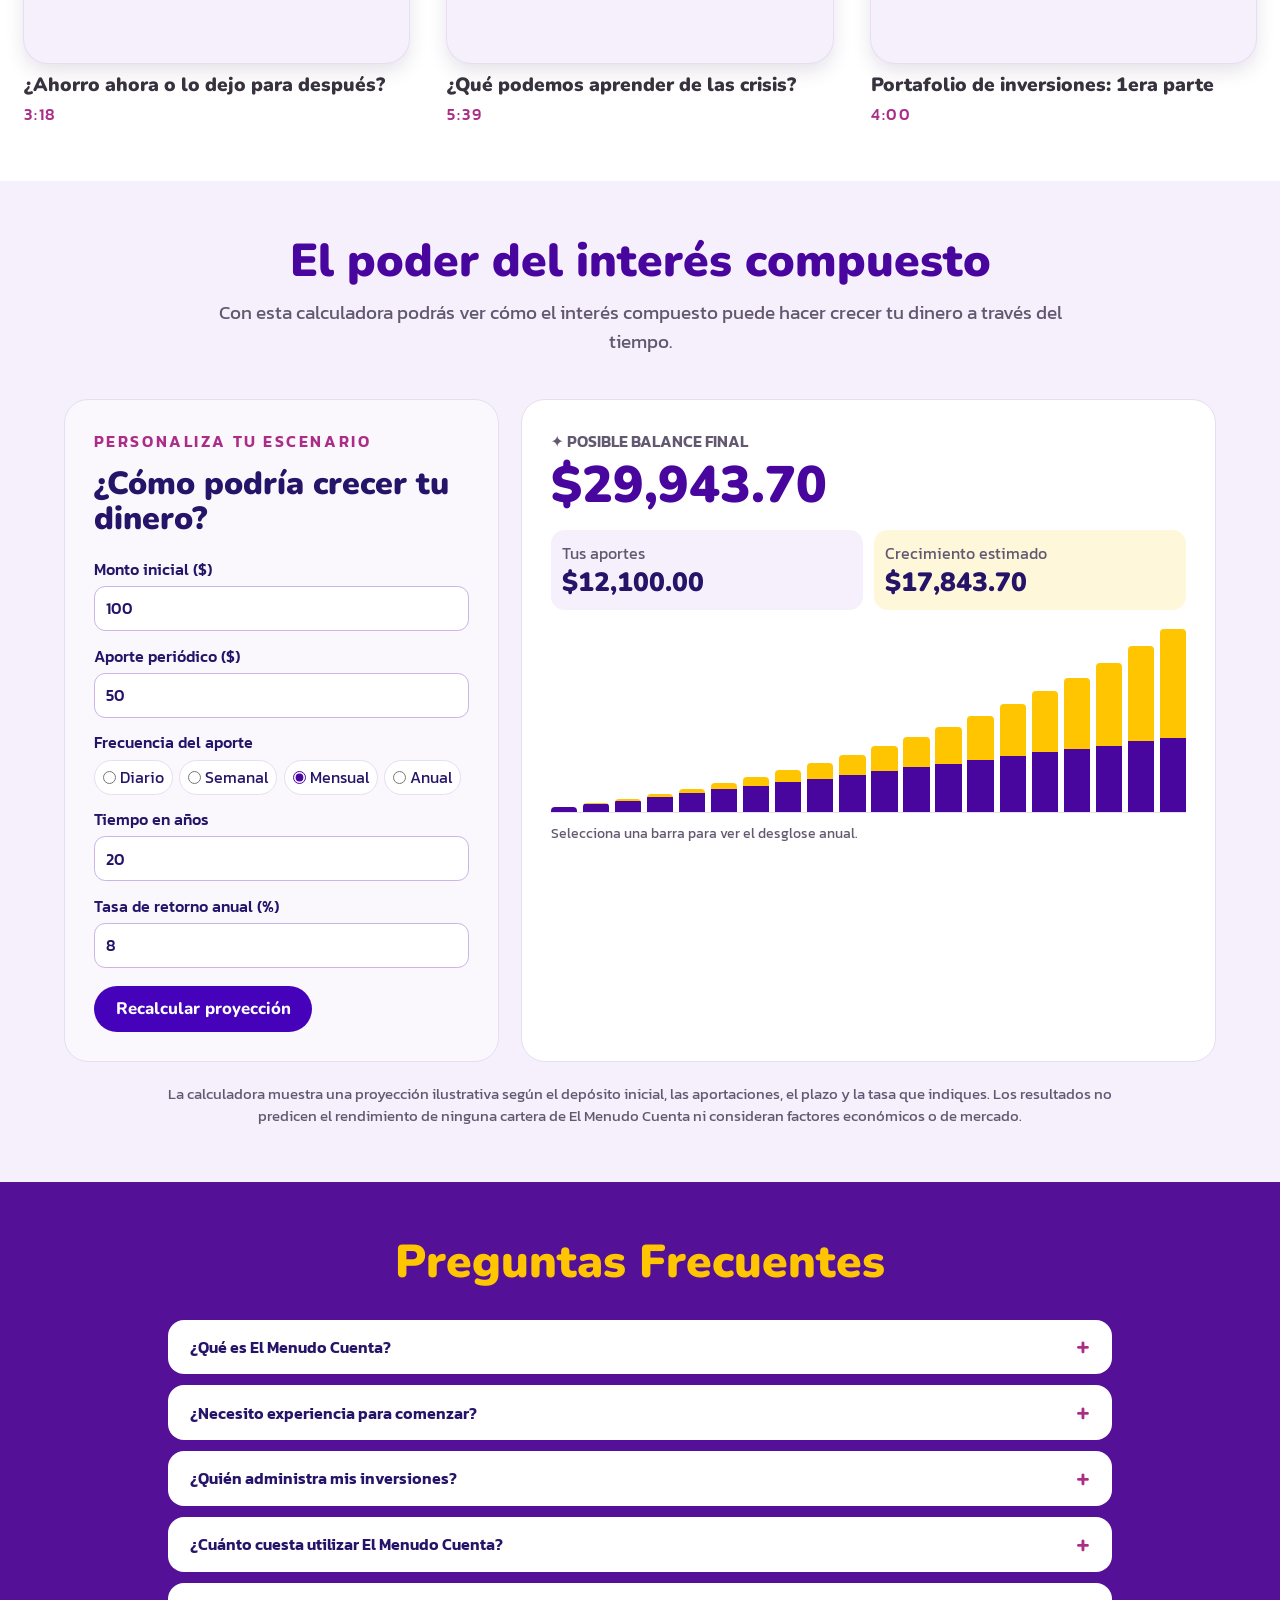
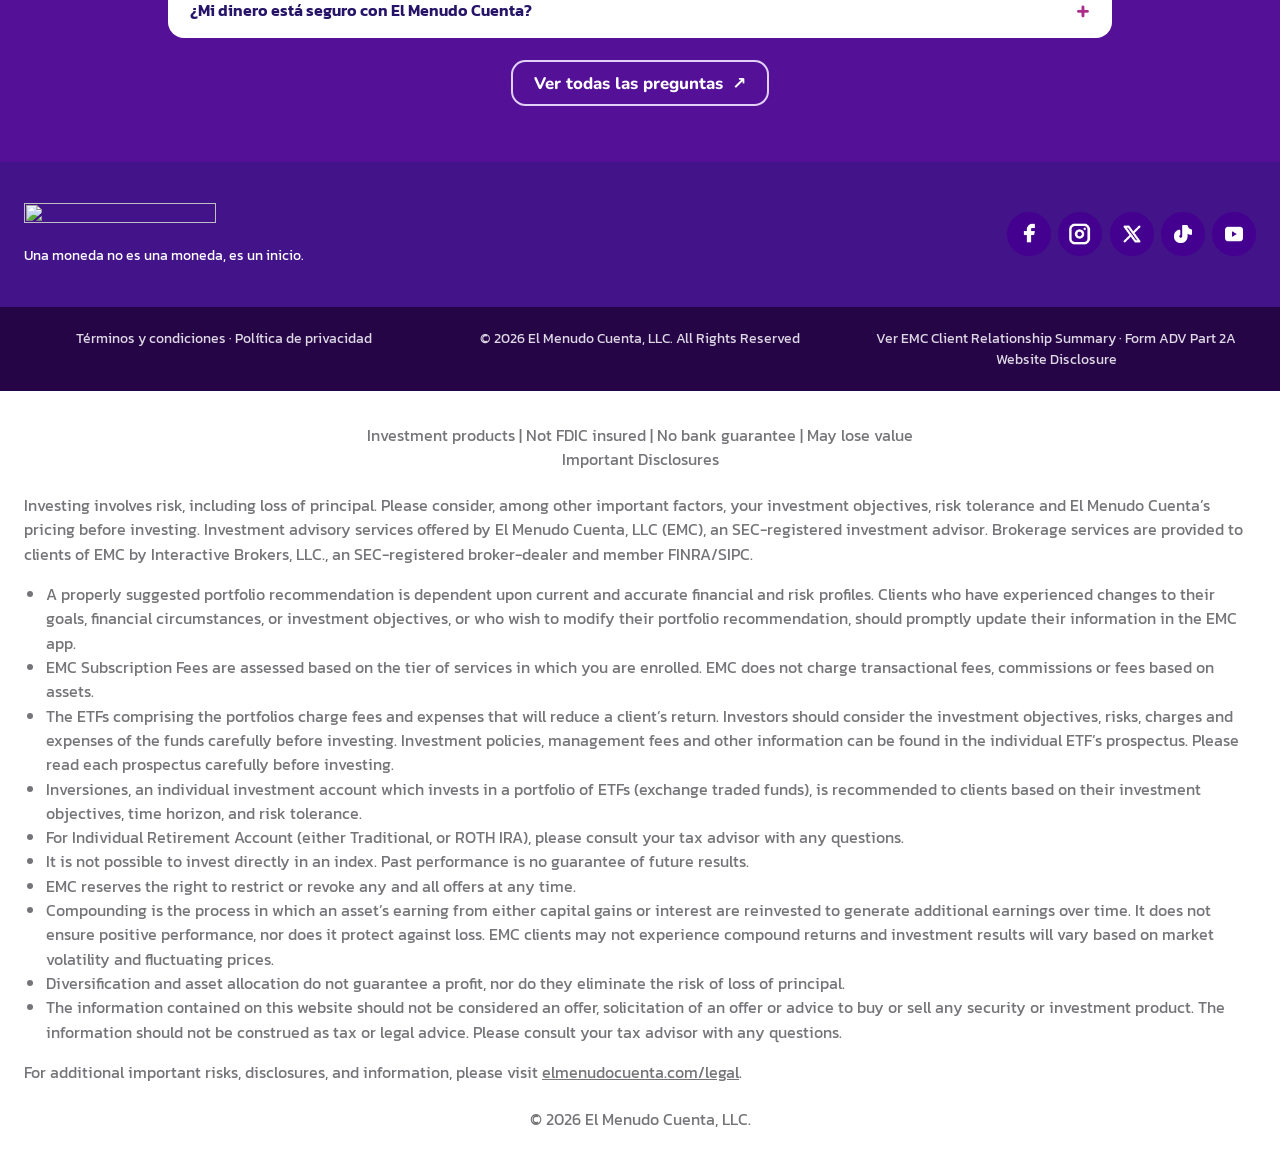
==== commit 278e58c2: "Añadir el favicon oficial de MC" ====
--- a/index.html
+++ b/index.html
@@ -14,6 +14,7 @@
   <script src="./video.js" defer></script>
   <link rel="stylesheet" href="./chat.css">
   <script src="./chat.js" defer></script>
+  <link rel="icon" type="image/png" sizes="64x64" href="./favicon.png">
 </head>
 <body id="inicio">
   <a class="skip-link" href="#contenido">Ir al contenido</a>
@@ -30,7 +31,7 @@
           <a href="./membresia.html">Membresía</a>
           <a href="./aprende.html">Aprende</a>
           <a href="./como-funciona.html">Cómo funciona</a>
-          <a href="https://www.elmenudocuenta.com/legal">Legal</a>
+          <a href="./legal.html">Legal</a>
           <a href="./ayuda.html">Ayuda</a>
         </nav>
         <div class="nav-actions">
@@ -257,9 +258,9 @@
     </div>
     <div class="footer-legal">
       <div class="wrap legal-row">
-        <a href="https://www.elmenudocuenta.com/legal">Términos y condiciones · Política de privacidad</a>
+        <a href="./legal.html#acuerdos">Términos y condiciones · Política de privacidad</a>
         <span>© 2026 El Menudo Cuenta, LLC. All Rights Reserved</span>
-        <a href="https://www.elmenudocuenta.com/legal">Ver EMC Client Relationship Summary · Form ADV Part 2A Website Disclosure</a>
+        <a href="./legal.html#divulgaciones">Ver EMC Client Relationship Summary · Form ADV Part 2A Website Disclosure</a>
       </div>
     </div>
     <section class="wrap disclosures" lang="en" aria-labelledby="disclosures-title">
@@ -278,7 +279,7 @@
         <li>Diversification and asset allocation do not guarantee a profit, nor do they eliminate the risk of loss of principal.</li>
         <li>The information contained on this website should not be considered an offer, solicitation of an offer or advice to buy or sell any security or investment product. The information should not be construed as tax or legal advice. Please consult your tax advisor with any questions.</li>
       </ul>
-      <p>For additional important risks, disclosures, and information, please visit <a href="https://www.elmenudocuenta.com/legal/">elmenudocuenta.com/legal</a>.</p>
+      <p>For additional important risks, disclosures, and information, please visit <a href="./legal.html">elmenudocuenta.com/legal</a>.</p>
       <p class="center">© 2026 El Menudo Cuenta, LLC.</p>
     </section>
   </footer>
--- a/styles.css
+++ b/styles.css
@@ -192,11 +192,11 @@
 .socials a { display: grid; place-items: center; width: 2.75rem; height: 2.75rem; border-radius: 50%; }
 .socials img { width: 100%; height: auto; }
 .socials a:hover img { filter: brightness(1.2); }
-.footer-legal { padding-block: 1.3rem; background: #250545; color: #fff; }
+.footer-legal { padding-block: 1.3rem; background: #250545; color: #ded8e6; }
 .legal-row { display: grid; grid-template-columns: repeat(3, 1fr); gap: 1rem; text-align: center; font-size: .87rem; }
 .legal-row a { text-decoration: none; }
 .legal-row a:hover { text-decoration: underline; }
-.disclosures { padding-block: 2rem; color: #707078; }
+.disclosures { padding-block: 2rem; color: #757579; }
 .disclosures h2 { margin-bottom: 1.35rem; font: inherit; }
 .disclosures ul { margin-block: 1rem; padding-left: 1.35rem; }
 .disclosures > p:last-child { margin-top: 1.4rem; }
--- a/chat.css
+++ b/chat.css
@@ -1,66 +1,275 @@
-.emc-chat {
-  --chat-edge: max(1rem, env(safe-area-inset-right));
-  --chat-bottom: max(1rem, calc(env(safe-area-inset-bottom) + .5rem));
-}
+.emc-chat:not([hidden]) {
+  display: block;
+  --chat-inset-left: max(1.25rem, env(safe-area-inset-left));
+  --chat-inset-right: max(1.25rem, env(safe-area-inset-right));
+  --chat-bottom: max(.75rem, env(safe-area-inset-bottom));
+}
+.chat-desktop-actions { display: none; }
+html:has(.chat-panel[open]) { overflow: hidden; }
+
 .chat-launcher {
   position: fixed;
   z-index: 9;
-  right: var(--chat-edge);
+  right: max(.75rem, env(safe-area-inset-right));
   bottom: var(--chat-bottom);
   display: flex;
   align-items: center;
-  gap: .62rem;
-  min-height: 3rem;
-  padding: .55rem 1rem;
+  gap: .55rem;
+  min-height: 2.75rem;
+  padding: .45rem .85rem;
   border: 1px solid #fff;
   border-radius: 999px;
   background: var(--purple);
-  box-shadow: 0 .3rem 1rem #27114040;
+  box-shadow: 0 .25rem .9rem #27114035;
   color: #fff;
-  font: 800 1rem/1.2 var(--heading);
-  cursor: pointer;
-}
-.chat-icon { display: flex; align-items: center; gap: 2px; border: 1.5px solid currentColor; padding: 4px; border-radius: 7px 7px 7px 2px; }
-.chat-icon i { width: 3px; height: 3px; border-radius: 50%; background: currentColor; }
+  font: 800 .9rem/1.2 var(--heading);
+  cursor: pointer;
+}
+.chat-wordmark {
+  position: relative;
+  flex: none;
+  display: inline-block;
+  width: 2.4rem;
+  height: 1.55rem;
+  overflow: hidden;
+}
+.chat-wordmark img {
+  position: absolute;
+  top: 50%;
+  left: 50%;
+  width: 3.2rem;
+  max-width: none;
+  height: auto;
+  transform: translate(-50%, -50%);
+}
+
 .chat-panel {
   position: fixed;
-  inset: auto var(--chat-edge) var(--chat-bottom) auto;
-  width: min(25rem, calc(100% - 2rem));
+  inset: var(--chat-top, 0px) 0 auto;
+  width: 100%;
+  height: 100vh;
+  height: var(--chat-height, 100dvh);
   max-width: none;
-  max-height: min(35rem, calc(100dvh - 2rem));
+  max-height: none;
   margin: 0;
   padding: 0;
-  border: 1px solid var(--line);
-  border-radius: 1.25rem;
+  border: 0;
+  overflow: hidden;
   background: #fff;
   color: var(--ink);
-  box-shadow: 0 .8rem 2.5rem #25146835;
-  overflow: auto;
-}
-.chat-panel[open] { display: flex; flex-direction: column; }
-.chat-panel::backdrop { background: #1e0b3b63; }
-.chat-header { display: flex; align-items: center; justify-content: space-between; gap: .5rem; padding: .8rem 1rem; background: var(--deep); color: #fff; }
-.chat-header h2 { font-size: 1.15rem; }
-.chat-header p { font-size: .83rem; }
-.chat-close { min-width: 2.75rem; height: 2.75rem; padding: 0; border: 0; border-radius: 50%; background: transparent; color: inherit; font-size: 1.6rem; cursor: pointer; }
-.chat-close:hover { background: #ffffff24; }
-.chat-thread { display: flex; flex-direction: column; gap: .55rem; min-height: 7rem; overflow-y: auto; overscroll-behavior: contain; padding: .85rem; }
-.chat-answer, .chat-message { max-width: 94%; padding: .55rem .68rem; border-radius: .75rem; overflow-wrap: anywhere; }
+}
+.chat-panel[open],
+.chat-conversation:not([hidden]) {
+  display: flex;
+  flex-direction: column;
+}
+.chat-panel::backdrop { background: #fff; }
+.chat-header {
+  display: flex;
+  flex: none;
+  align-items: center;
+  justify-content: space-between;
+  gap: 1rem;
+  padding: max(.7rem, env(safe-area-inset-top)) var(--chat-inset-right) .7rem var(--chat-inset-left);
+  border-bottom: 1px solid var(--line);
+}
+.chat-header h2 {
+  display: flex;
+  align-items: center;
+  gap: .4rem;
+  font-size: 1.15rem;
+}
+.chat-header .chat-wordmark img { width: 3.5rem; }
+.chat-close {
+  display: grid;
+  place-items: center;
+  width: 2.75rem;
+  height: 2.75rem;
+  padding: 0;
+  border: 0;
+  border-radius: 50%;
+  background: var(--lilac);
+  color: var(--purple);
+  font: 500 1.65rem/1 system-ui, sans-serif;
+  cursor: pointer;
+}
+
+.chat-notice, .chat-scroll {
+  flex: 1;
+  min-height: 0;
+  padding: clamp(1.75rem, 6vh, 3.25rem) var(--chat-inset-right) 1.25rem var(--chat-inset-left);
+  overflow-y: auto;
+  overscroll-behavior: contain;
+}
+.chat-notice h3, .chat-intro h3 {
+  margin-bottom: 1.25rem;
+  font-size: clamp(1.75rem, 6vw, 2.35rem);
+  text-wrap: balance;
+}
+.chat-notice-list {
+  display: grid;
+  gap: .85rem;
+  margin: 0 0 1rem;
+  padding-inline-start: 1.15rem;
+}
+.chat-notice-list li::marker { color: var(--purple); }
+.chat-legal-links a, .chat-note a {
+  color: var(--purple);
+  text-underline-offset: .15em;
+}
+.chat-continue {
+  min-height: 2.9rem;
+  margin-block: 1.3rem var(--chat-bottom);
+  padding: .55rem 1.2rem;
+  border: 0;
+  border-radius: 999px;
+  background: var(--purple);
+  color: #fff;
+  font: 800 1rem/1.25 var(--heading);
+  cursor: pointer;
+}
+
+.chat-conversation { flex: 1; min-height: 0; }
+.chat-topics {
+  display: flex;
+  flex-direction: column;
+  align-items: flex-start;
+  gap: .6rem;
+}
+.chat-topics button {
+  max-width: 100%;
+  min-height: 2.75rem;
+  padding: .55rem .9rem;
+  border: 0;
+  border-radius: 999px;
+  background: var(--lilac);
+  color: var(--purple);
+  font: 800 .95rem/1.25 var(--heading);
+  text-align: left;
+  cursor: pointer;
+}
+.chat-thread { display: flex; flex-direction: column; gap: .75rem; }
+.chat-answer, .chat-message {
+  max-width: 92%;
+  padding: .65rem .8rem;
+  border-radius: 1rem;
+  overflow-wrap: anywhere;
+}
 .chat-answer { align-self: flex-start; background: var(--lilac); }
-.chat-answer a { display: inline-block; margin-top: .25rem; color: var(--purple); font-weight: 600; }
 .chat-message { align-self: flex-end; background: var(--purple); color: #fff; }
-.chat-topics { display: flex; flex-wrap: wrap; gap: .35rem; padding: 0 .85rem .65rem; }
-.chat-topics button { min-height: 2rem; padding: .2rem .5rem; border: 1px solid var(--line); border-radius: 999px; background: #fff; color: var(--purple); font-size: .84rem; cursor: pointer; }
-.chat-topics button:hover { background: var(--lilac); }
-.chat-form { display: flex; gap: .4rem; padding: 0 .85rem .4rem; }
-.chat-form input { min-width: 0; width: 100%; border: 1px solid #997fbc; border-radius: .65rem; padding: .45rem .55rem; color: var(--ink); font-size: 1rem; }
-.chat-form button { min-height: 2.75rem; padding: .35rem .7rem; border: 0; border-radius: .65rem; background: var(--purple); color: #fff; cursor: pointer; }
-.chat-note { padding: 0 .85rem .7rem; color: var(--muted); font-size: .8rem; }
-.chat-sr { position: absolute; clip-path: inset(50%); width: 1px; height: 1px; overflow: hidden; white-space: nowrap; }
+.chat-answer-actions { display: flex; flex-wrap: wrap; gap: .3rem .75rem; margin-top: .4rem; }
+.chat-answer-actions a { color: var(--purple); text-underline-offset: .15em; }
+
+.chat-composer {
+  flex: none;
+  padding: .4rem var(--chat-inset-right) var(--chat-bottom) var(--chat-inset-left);
+}
+.chat-form {
+  display: flex;
+  align-items: center;
+  gap: .4rem;
+  padding: .25rem;
+  border: 1px solid var(--line);
+  border-radius: 999px;
+  background: var(--lilac);
+}
+.chat-form:focus-within { border-color: var(--purple); }
+.chat-form input {
+  width: 100%;
+  min-width: 0;
+  padding: .55rem .4rem .55rem .65rem;
+  border: 0;
+  outline: 0;
+  background: transparent;
+  color: var(--ink);
+  font: inherit;
+  font-size: 1rem;
+}
+.chat-form input::placeholder { color: var(--muted); opacity: 1; }
+.chat-form button {
+  flex: none;
+  width: 2.75rem;
+  height: 2.75rem;
+  padding: 0;
+  border: 0;
+  border-radius: 50%;
+  background: var(--purple);
+  color: #fff;
+  font: 700 1.3rem/1 system-ui, sans-serif;
+  cursor: pointer;
+}
+.chat-form button:disabled { background: #e3d9ed; color: #5b4c69; cursor: default; }
+.chat-note { margin-top: .45rem; color: var(--muted); font-size: .75rem; text-align: center; }
+.chat-note a { white-space: nowrap; }
+.chat-sr {
+  position: absolute;
+  clip-path: inset(50%);
+  width: 1px;
+  height: 1px;
+  overflow: hidden;
+  white-space: nowrap;
+}
+
 @media (max-width: 64rem) {
   body:has(.header .menu.open) .emc-chat { display: none; }
 }
-@media (max-width: 32rem) {
-  .emc-chat { --chat-edge: max(.7rem, env(safe-area-inset-right)); }
-  .chat-panel { width: calc(100% - var(--chat-edge) * 2); }
-}
+
+/* Desktop preview for testing the chat. */
+@media (min-width: 46.001rem) {
+  .chat-launcher { display: none; }
+  .chat-desktop-actions {
+    position: fixed;
+    right: max(1.25rem, env(safe-area-inset-right));
+    bottom: var(--chat-bottom);
+    z-index: 9;
+    display: grid;
+    grid-template-columns: minmax(0, 1fr);
+    gap: .75rem;
+    width: min(22rem, calc(100% - 2.5rem));
+  }
+  .chat-desktop-card {
+    display: flex;
+    align-items: center;
+    justify-content: space-between;
+    gap: .8rem;
+    min-width: 0;
+    min-height: 4.75rem;
+    padding: .7rem .9rem;
+    border: 1px solid #ffffff52;
+    border-radius: 1.2rem;
+    background: var(--purple);
+    color: #fff;
+    box-shadow: 0 .35rem 1rem #27114038;
+    font: 800 .95rem/1.2 var(--heading);
+    text-align: left;
+    text-decoration: none;
+    cursor: pointer;
+  }
+  .chat-desktop-card:hover { background: var(--deep); }
+  .chat-desktop-label { flex: 1; }
+  .chat-desktop-label strong { display: block; font-size: 1.05rem; }
+  .chat-desktop-label small { display: block; margin-top: .2rem; font-size: .8rem; font-weight: 600; }
+  .chat-desktop-brand { width: min(52%, 10rem); height: auto; }
+  .chat-desktop-arrow, .chat-desktop-cta {
+    display: grid;
+    place-items: center;
+    flex: none;
+    min-height: 2.5rem;
+    border-radius: 999px;
+    background: var(--yellow);
+    color: var(--ink);
+  }
+  .chat-desktop-arrow { width: 2.5rem; font-size: 1.15rem; }
+  .chat-desktop-cta { padding: .5rem .85rem; white-space: nowrap; }
+
+  .chat-panel {
+    inset: 0;
+    width: min(34rem, calc(100% - 2rem));
+    height: min(44rem, calc(var(--chat-height, 100dvh) - 2rem));
+    margin: auto;
+    border: 1px solid var(--line);
+    border-radius: 1.5rem;
+    box-shadow: 0 1rem 4rem #25146830;
+  }
+  .chat-panel::backdrop { background: #1e0b3b55; }
+}
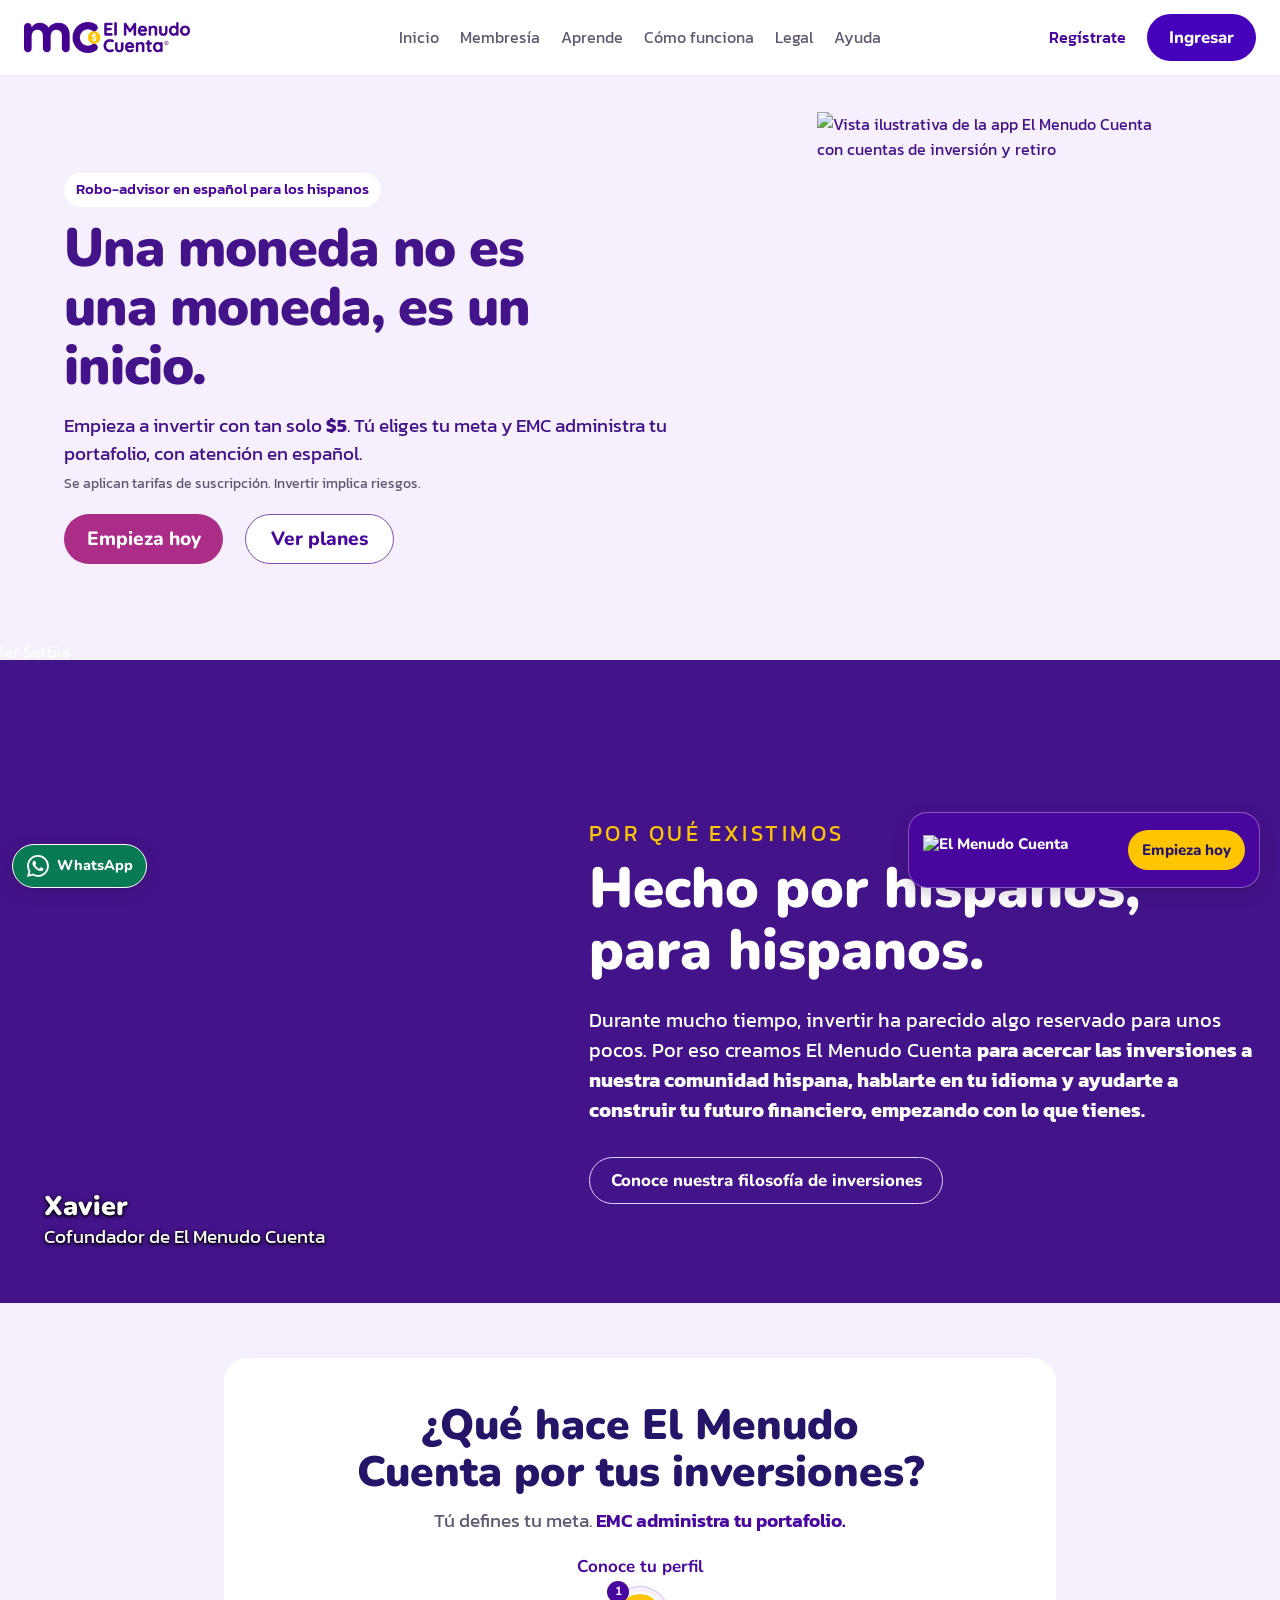
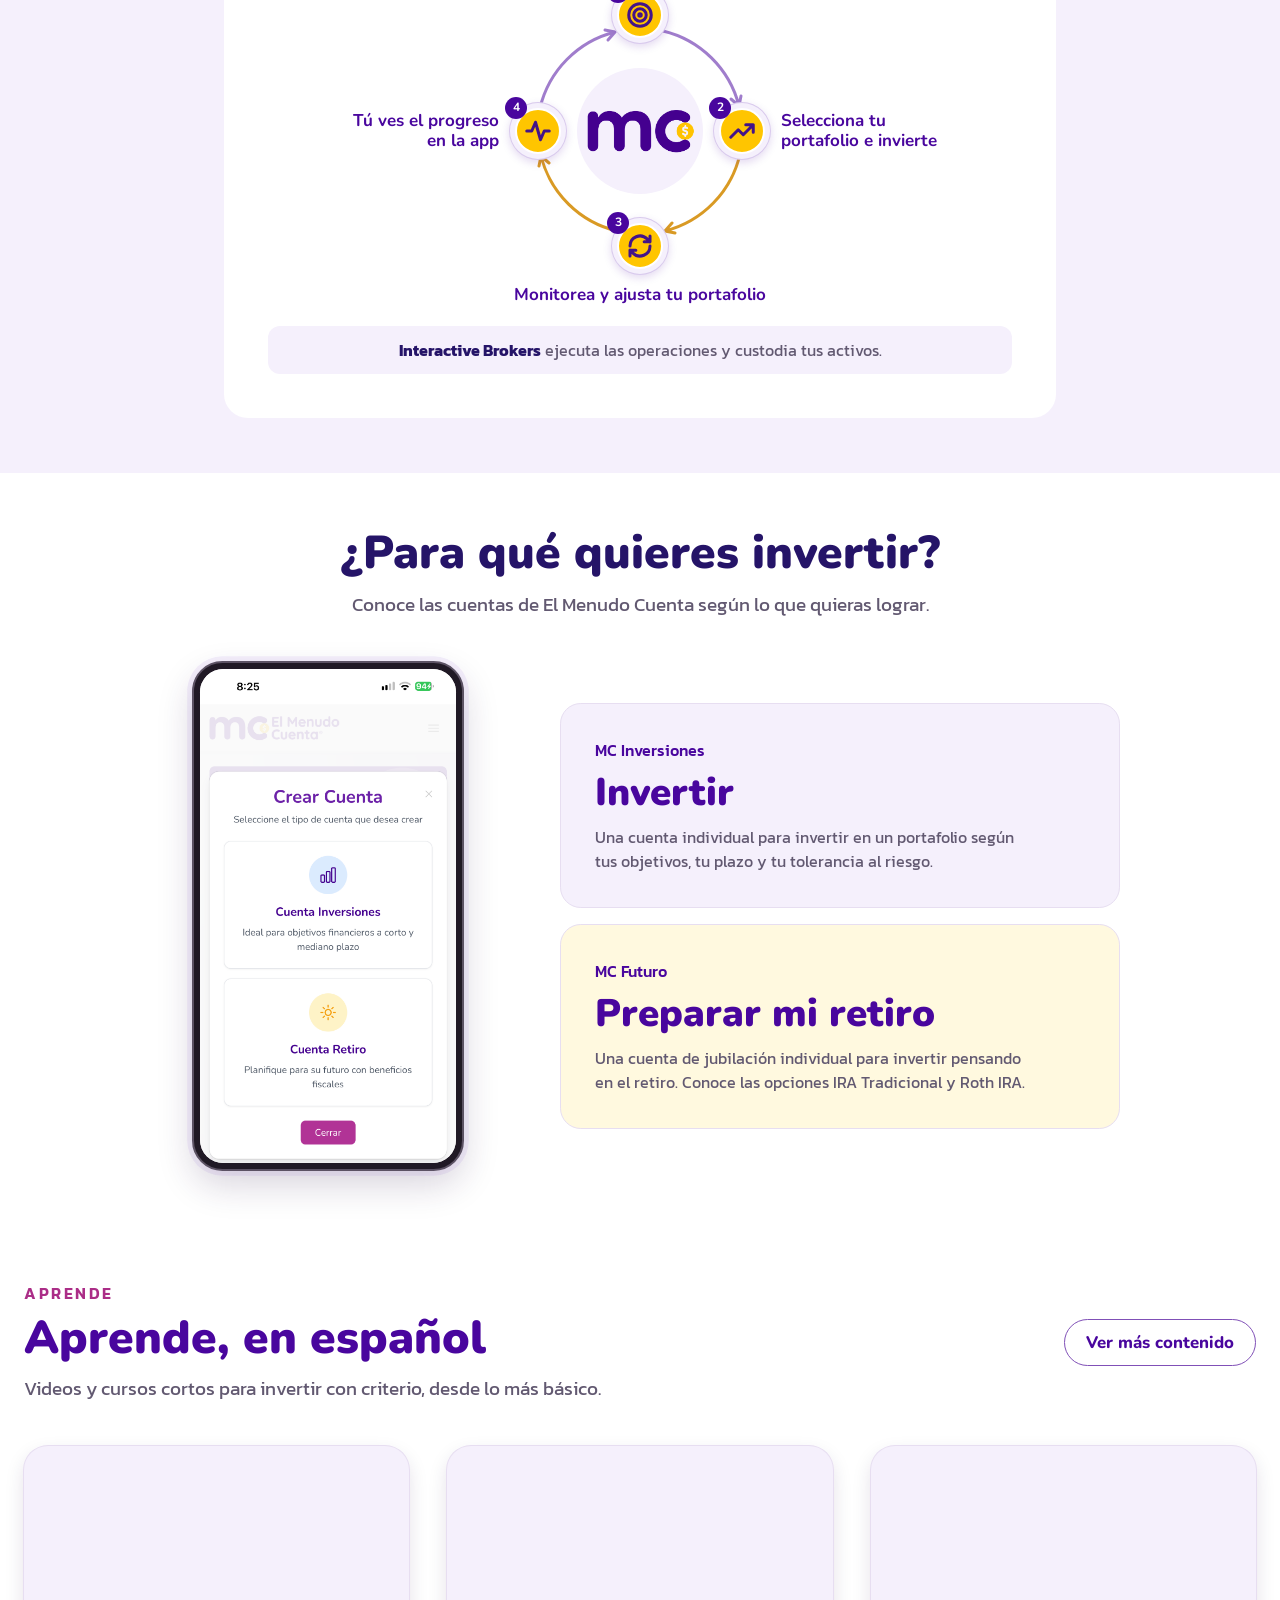
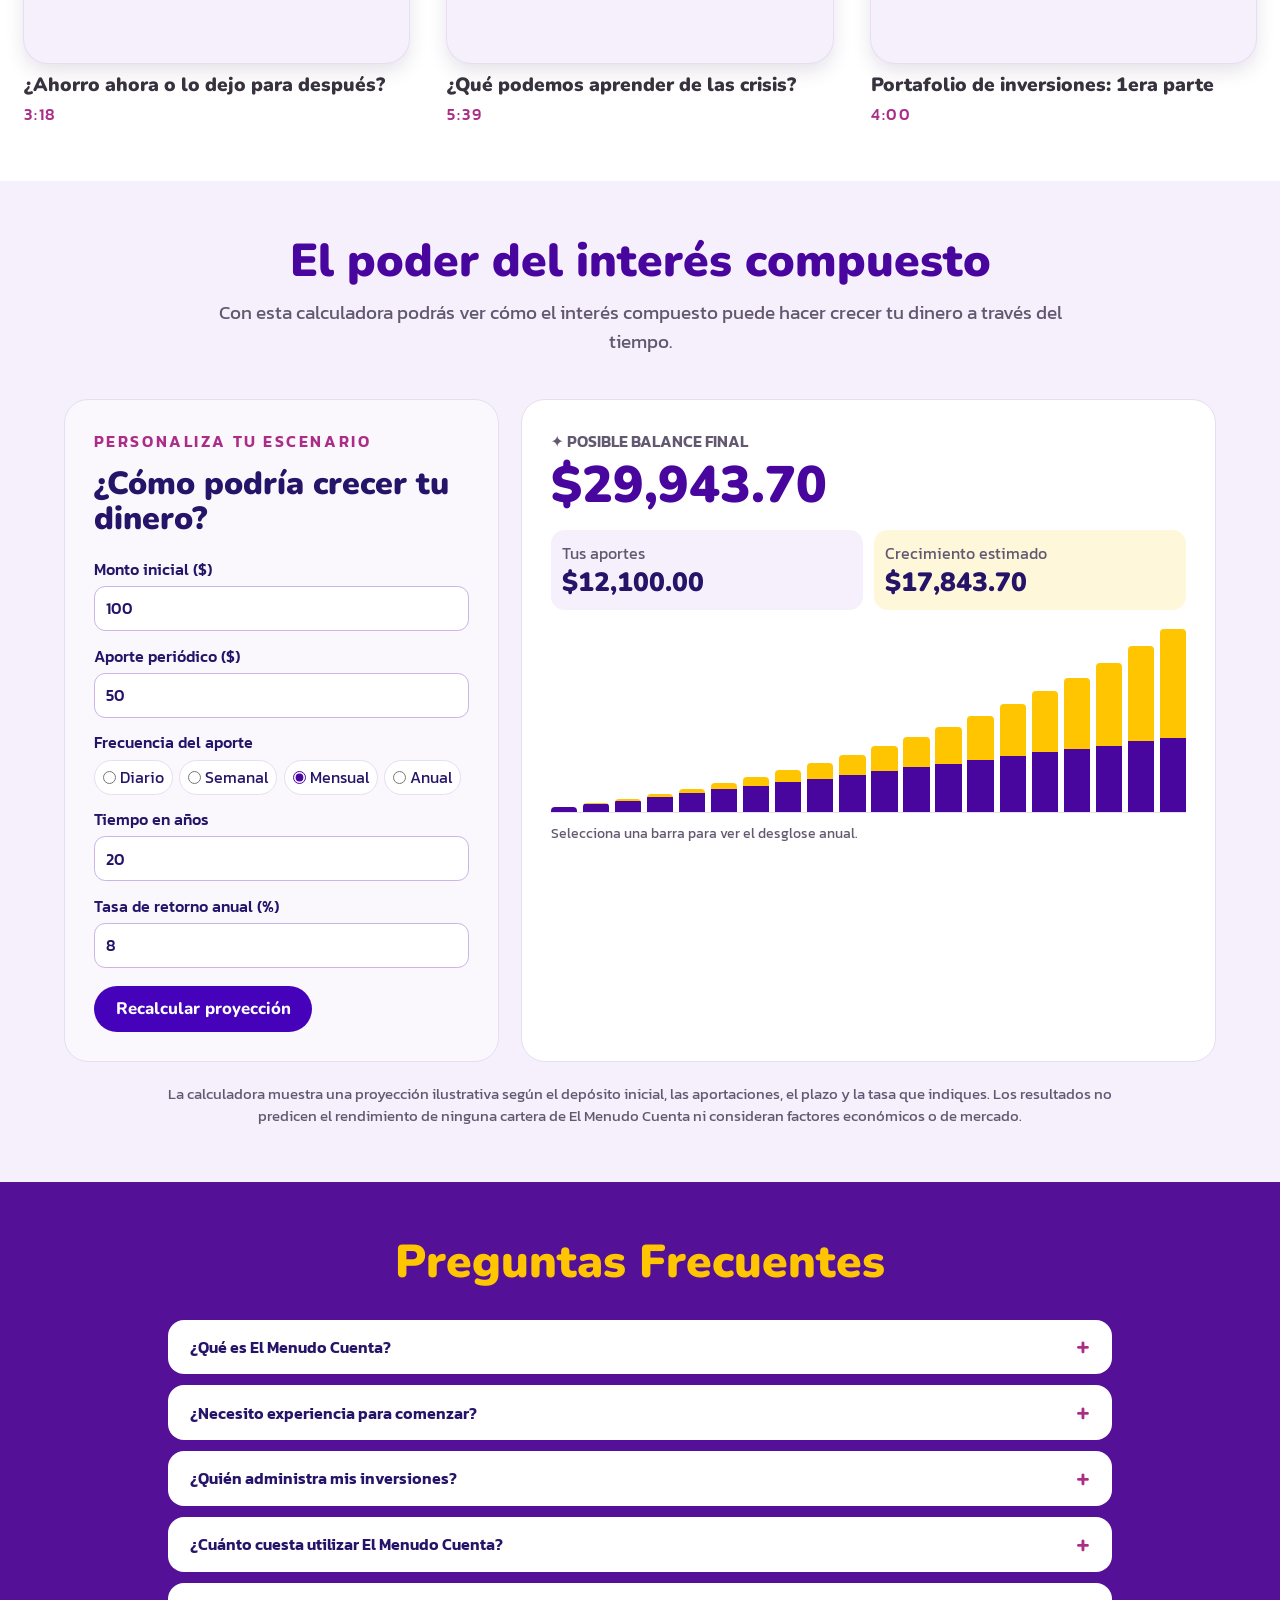
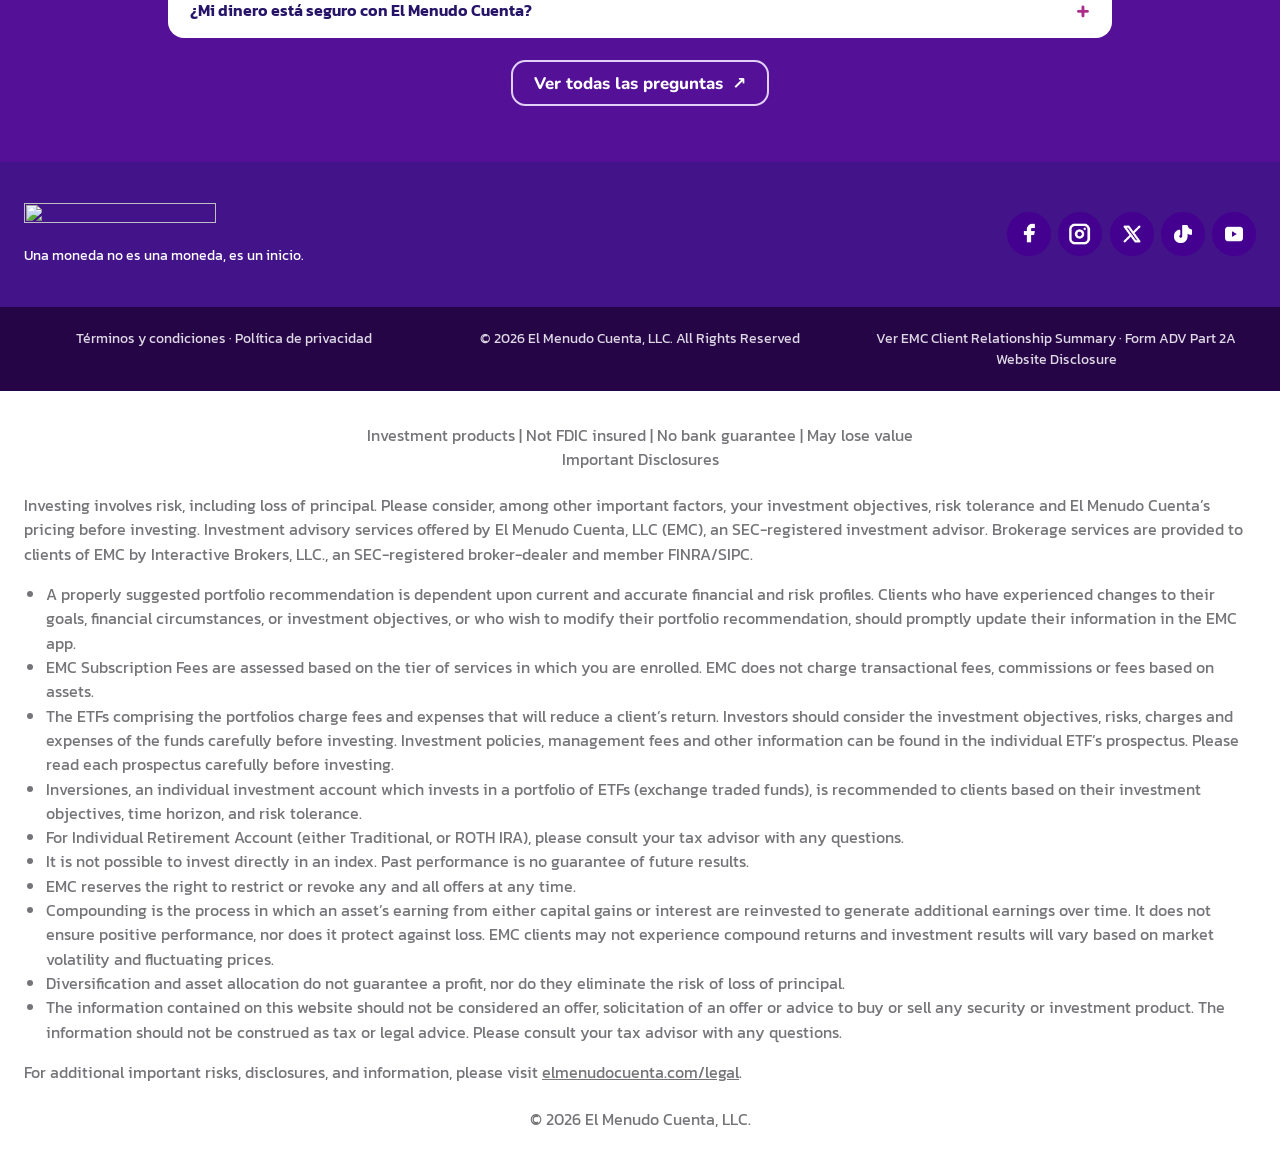
==== commit 10192ddc: "Vista previa de WhatsApp y del video de Xavier" ====
--- a/index.html
+++ b/index.html
@@ -73,7 +73,7 @@
           <img src="https://static.wixstatic.com/media/f40967_21f26f2ce47848ac9e35b8fd23d42dd9~mv2.png" alt="Xavier Serbia" width="465" height="531" loading="lazy">
           <figcaption>
             <span class="founder-identity"><strong>Xavier</strong>Cofundador<span class="founder-org"> de El Menudo Cuenta</span></span>
-            <a class="button founder-video-button" href="#video-ahorro" data-founder-video>
+            <a class="button founder-video-button" href="#video-ahorro" data-founder-video hidden>
               <span aria-hidden="true">▶</span> Ver video
             </a>
           </figcaption>
@@ -82,7 +82,7 @@
           <p>Durante mucho tiempo, invertir ha parecido algo reservado para unos pocos. Por eso creamos El Menudo Cuenta <strong>para acercar las inversiones a nuestra comunidad hispana, hablarte en tu idioma y ayudarte a construir tu futuro financiero, empezando con lo que tienes.</strong></p>
           <div class="mission-actions">
             <a class="button inverse" href="https://www.elmenudocuenta.com/_files/ugd/f40967_b1090606d6704ffeafe510537cb2a2dd.pdf">Conoce nuestra filosofía de inversiones</a>
-            <span class="founder-video-control">
+            <span class="founder-video-control" hidden>
               <a class="button founder-video-button" href="#video-ahorro" data-founder-video>
                 <span aria-hidden="true">▶</span> Ver video
               </a>
--- a/styles.css
+++ b/styles.css
@@ -400,3 +400,31 @@
   .process .emc-symbol svg { width: 68%; height: 68%; }
   .process .emc-icon b { width: 19px; height: 19px; font-size: 12px; }
 }
+
+.whatsapp-launcher {
+  position: fixed;
+  z-index: 9;
+  left: max(.75rem, env(safe-area-inset-left));
+  bottom: max(.75rem, env(safe-area-inset-bottom));
+  display: inline-flex;
+  align-items: center;
+  justify-content: center;
+  gap: .5rem;
+  min-width: 2.75rem;
+  min-height: 2.75rem;
+  padding: .45rem .85rem;
+  border: 1px solid #fff;
+  border-radius: 999px;
+  background: #087a54;
+  box-shadow: 0 .25rem .9rem #27114035;
+  color: #fff;
+  font: 800 .9rem/1.2 var(--heading);
+  text-decoration: none;
+}
+.whatsapp-launcher:hover { background: #066143; }
+.whatsapp-launcher svg { flex: none; }
+body:has(.header .menu.open) .whatsapp-launcher { display: none; }
+@media (max-width: 21rem) {
+  .whatsapp-launcher { padding: .45rem; }
+  .whatsapp-launcher span { display: none; }
+}
--- a/chat.css
+++ b/chat.css
@@ -214,9 +214,9 @@
   body:has(.header .menu.open) .emc-chat { display: none; }
 }
 
-/* Desktop preview for testing the chat. */
+/* Desktop shows only the registration card. */
 @media (min-width: 46.001rem) {
-  .chat-launcher { display: none; }
+  .chat-launcher, .chat-panel { display: none; }
   .chat-desktop-actions {
     position: fixed;
     right: max(1.25rem, env(safe-area-inset-right));
@@ -246,11 +246,8 @@
     cursor: pointer;
   }
   .chat-desktop-card:hover { background: var(--deep); }
-  .chat-desktop-label { flex: 1; }
-  .chat-desktop-label strong { display: block; font-size: 1.05rem; }
-  .chat-desktop-label small { display: block; margin-top: .2rem; font-size: .8rem; font-weight: 600; }
   .chat-desktop-brand { width: min(52%, 10rem); height: auto; }
-  .chat-desktop-arrow, .chat-desktop-cta {
+  .chat-desktop-cta {
     display: grid;
     place-items: center;
     flex: none;
@@ -259,17 +256,6 @@
     background: var(--yellow);
     color: var(--ink);
   }
-  .chat-desktop-arrow { width: 2.5rem; font-size: 1.15rem; }
   .chat-desktop-cta { padding: .5rem .85rem; white-space: nowrap; }
 
-  .chat-panel {
-    inset: 0;
-    width: min(34rem, calc(100% - 2rem));
-    height: min(44rem, calc(var(--chat-height, 100dvh) - 2rem));
-    margin: auto;
-    border: 1px solid var(--line);
-    border-radius: 1.5rem;
-    box-shadow: 0 1rem 4rem #25146830;
-  }
-  .chat-panel::backdrop { background: #1e0b3b55; }
-}
+}
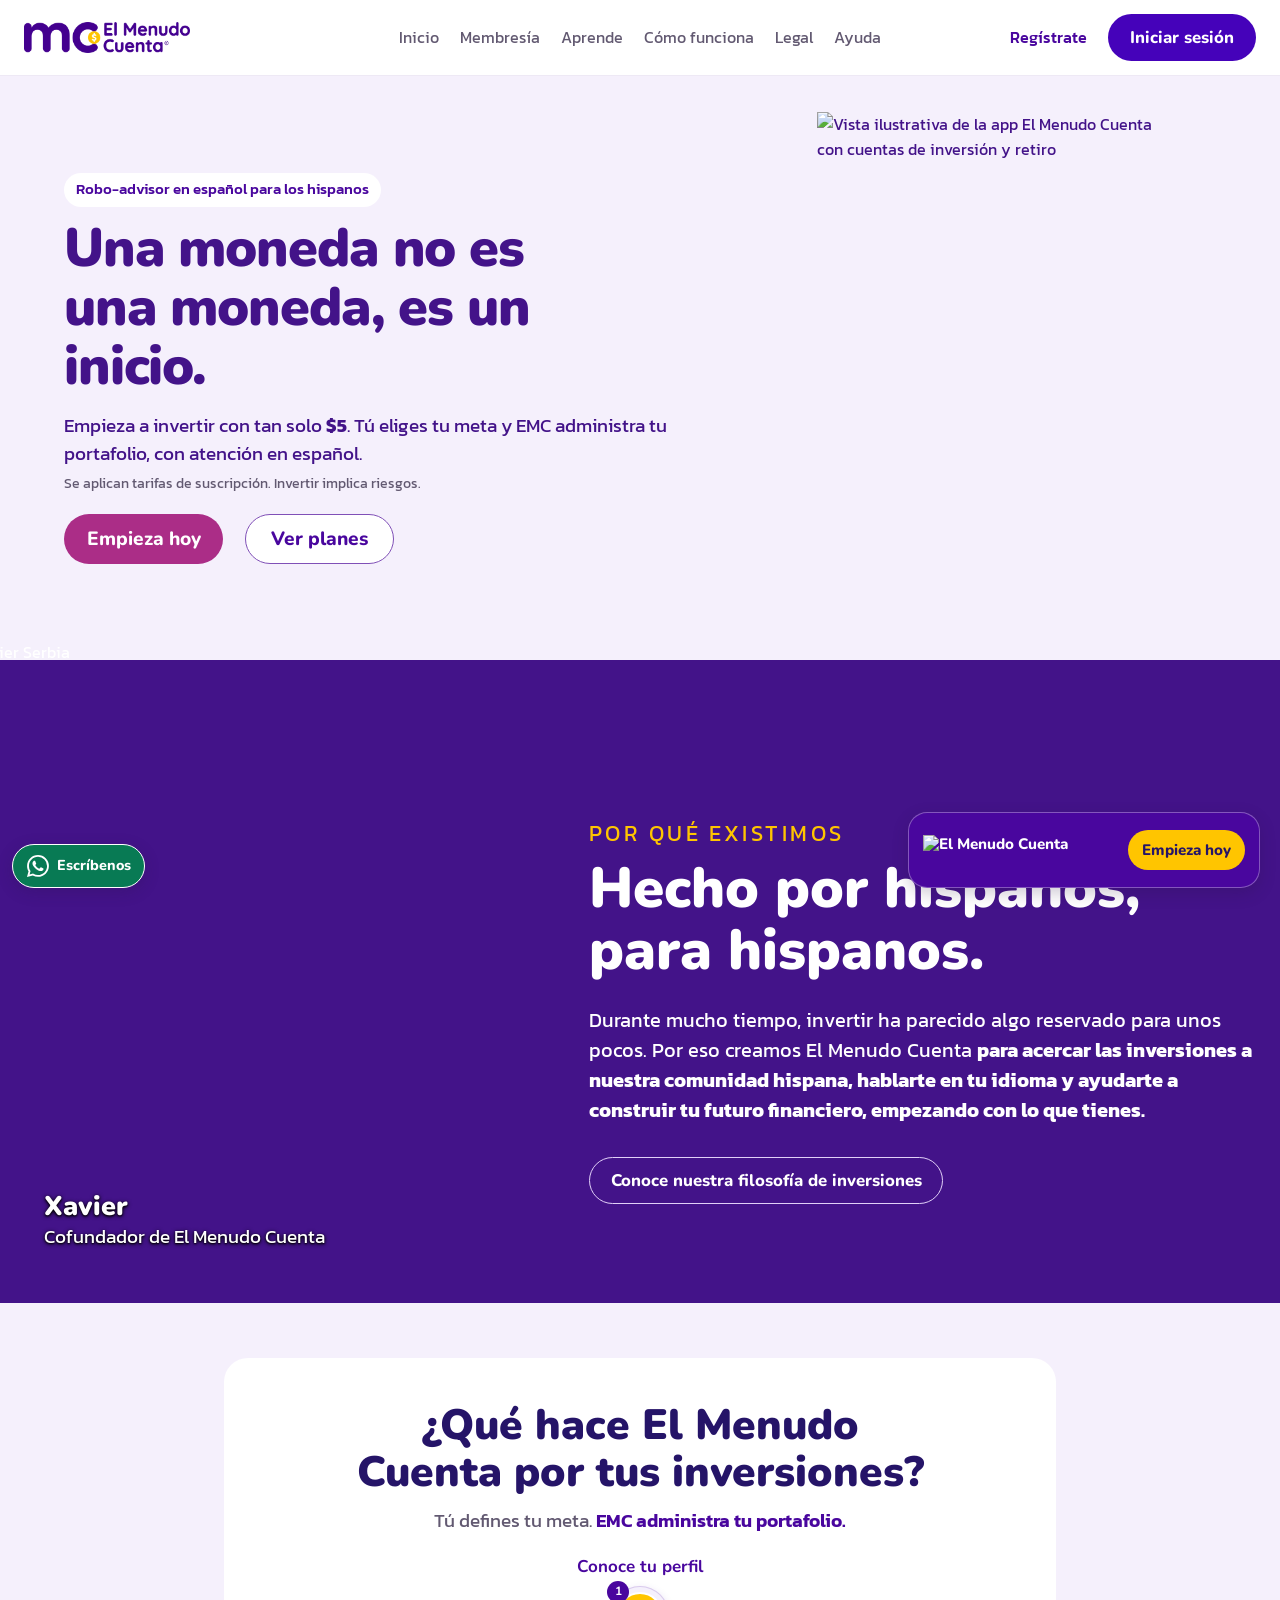
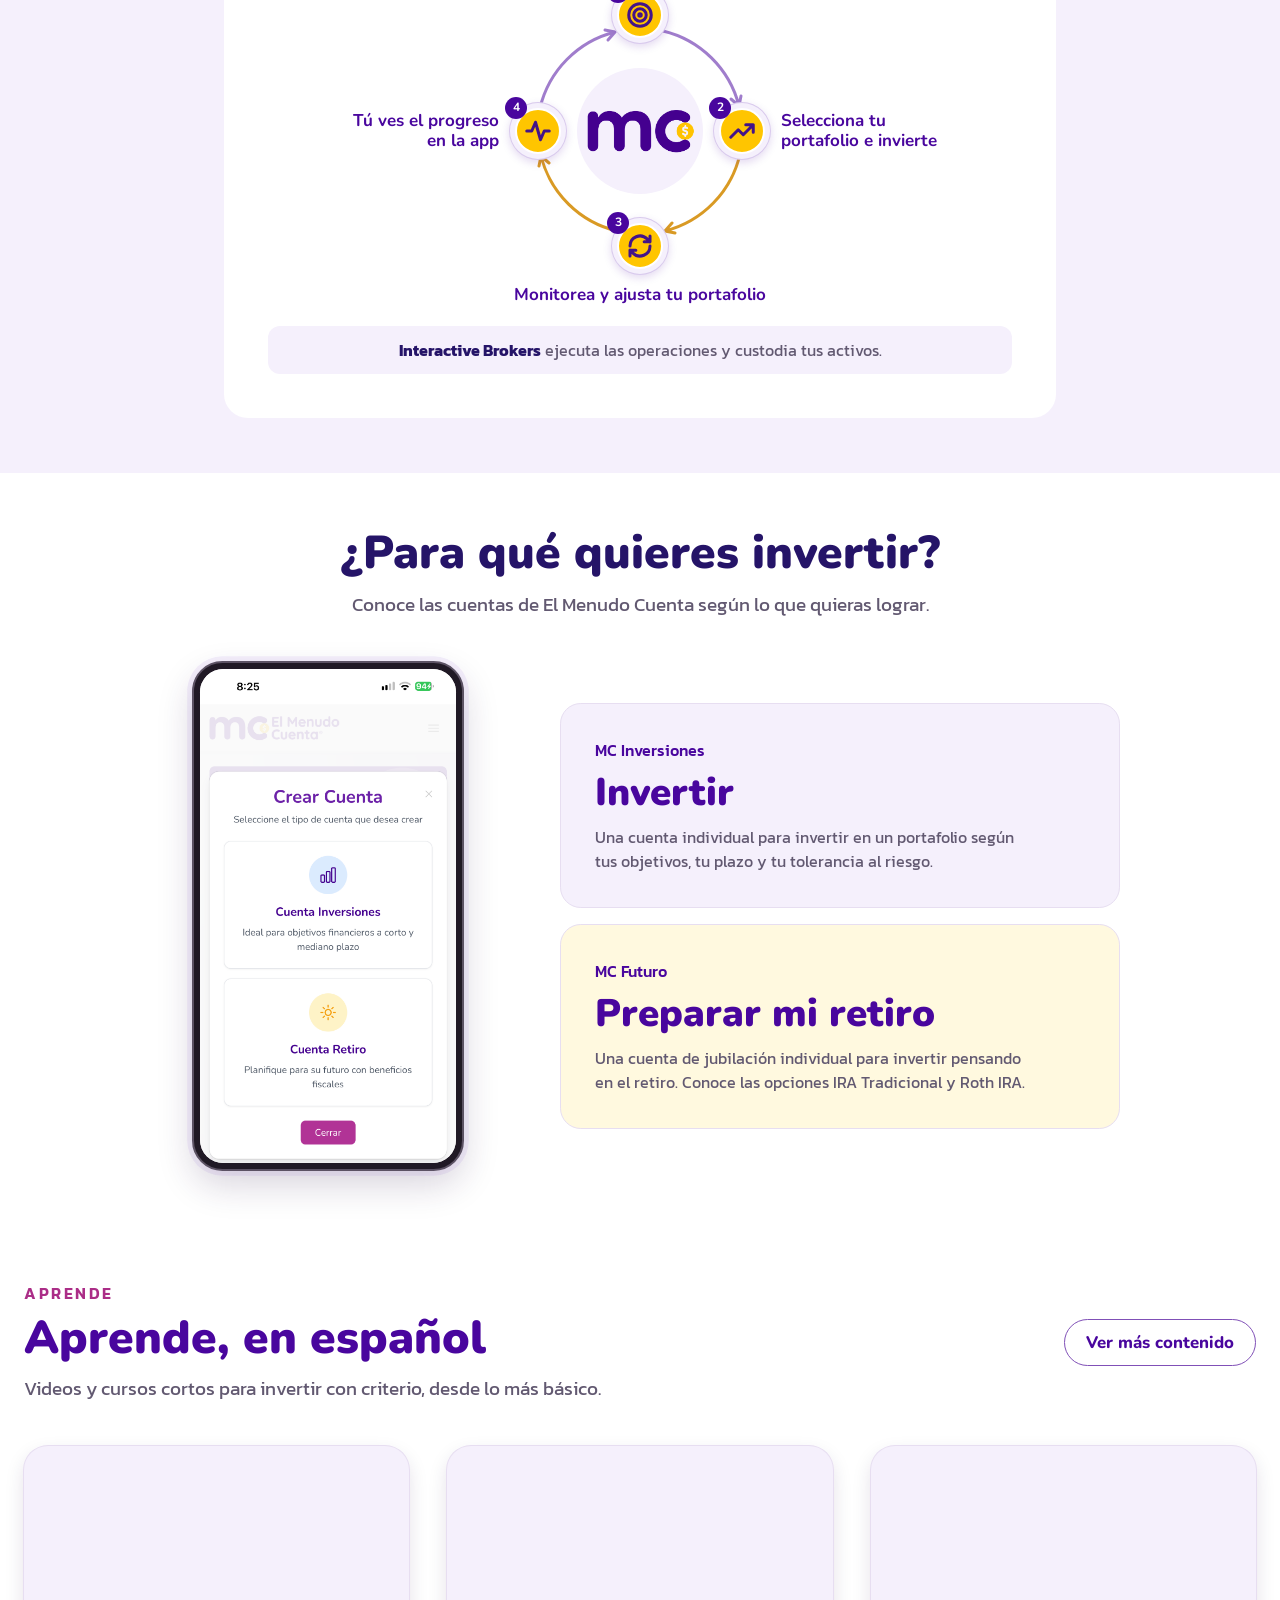
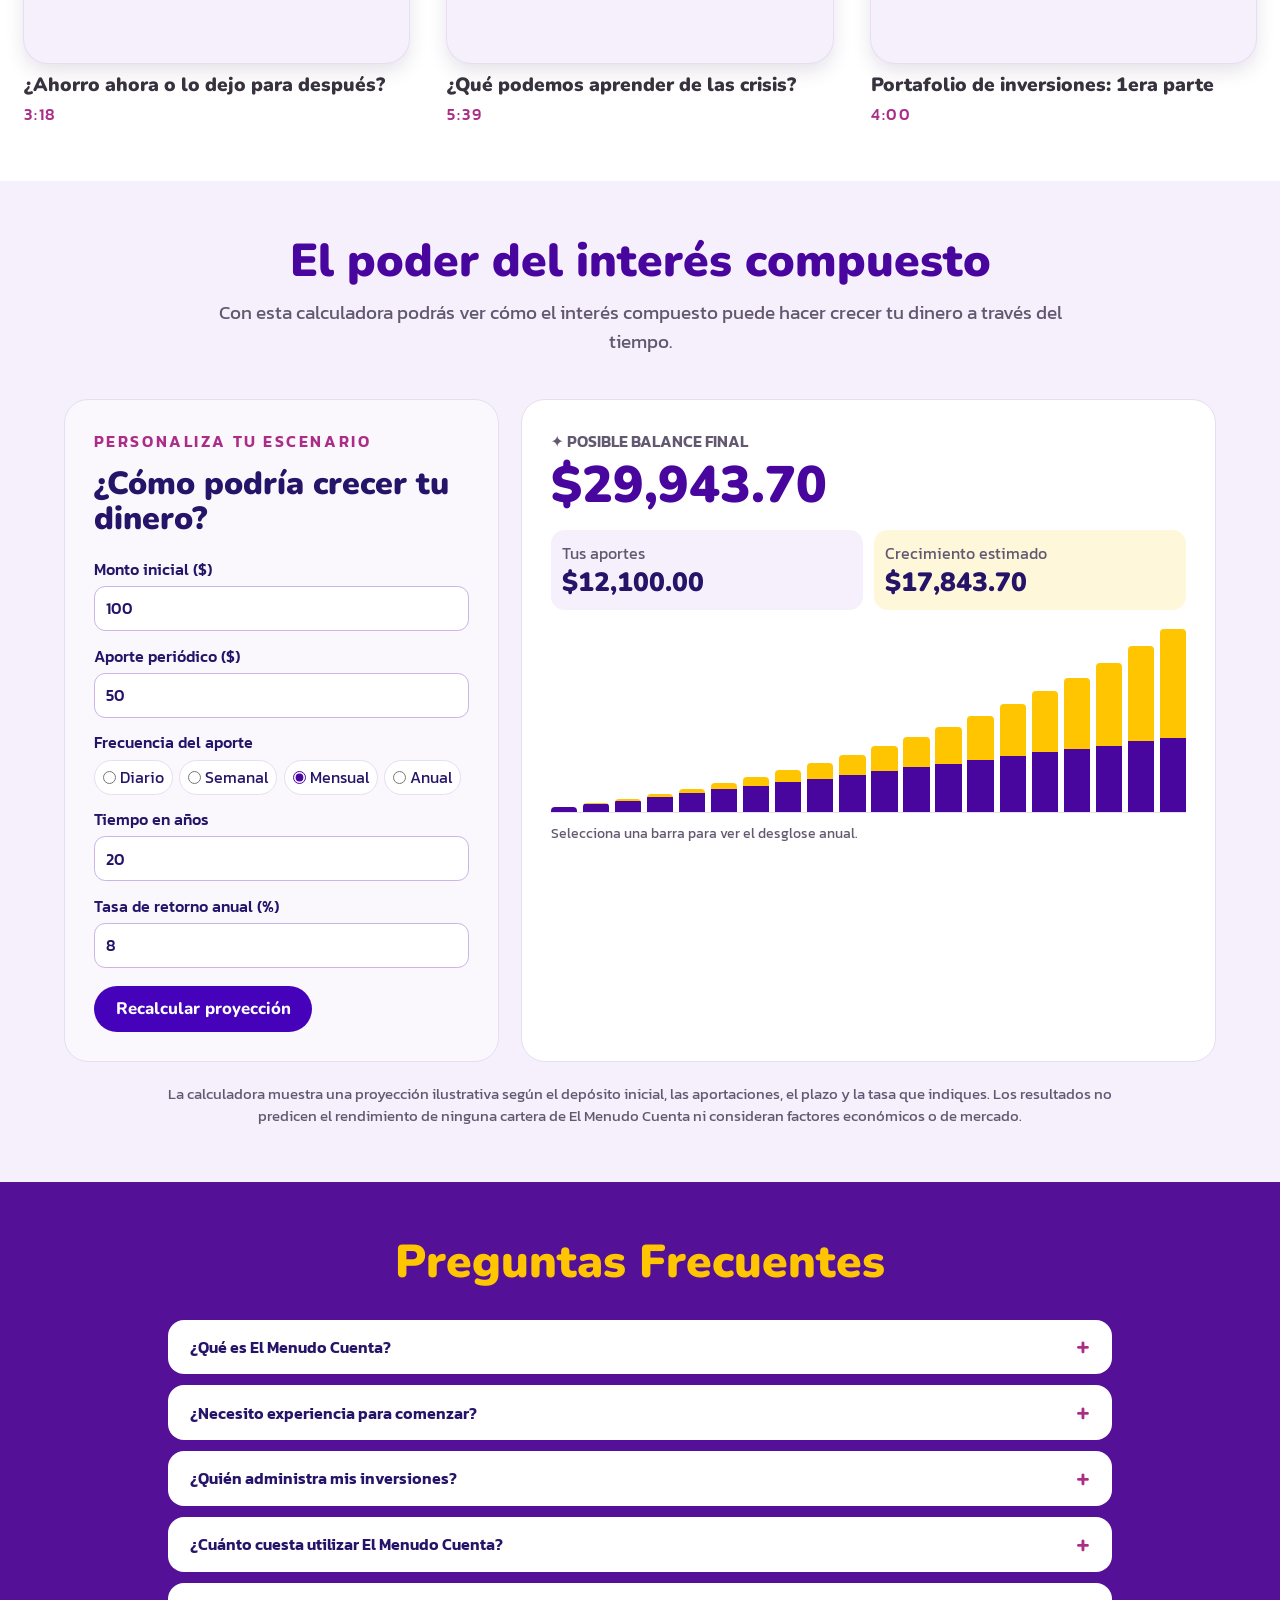
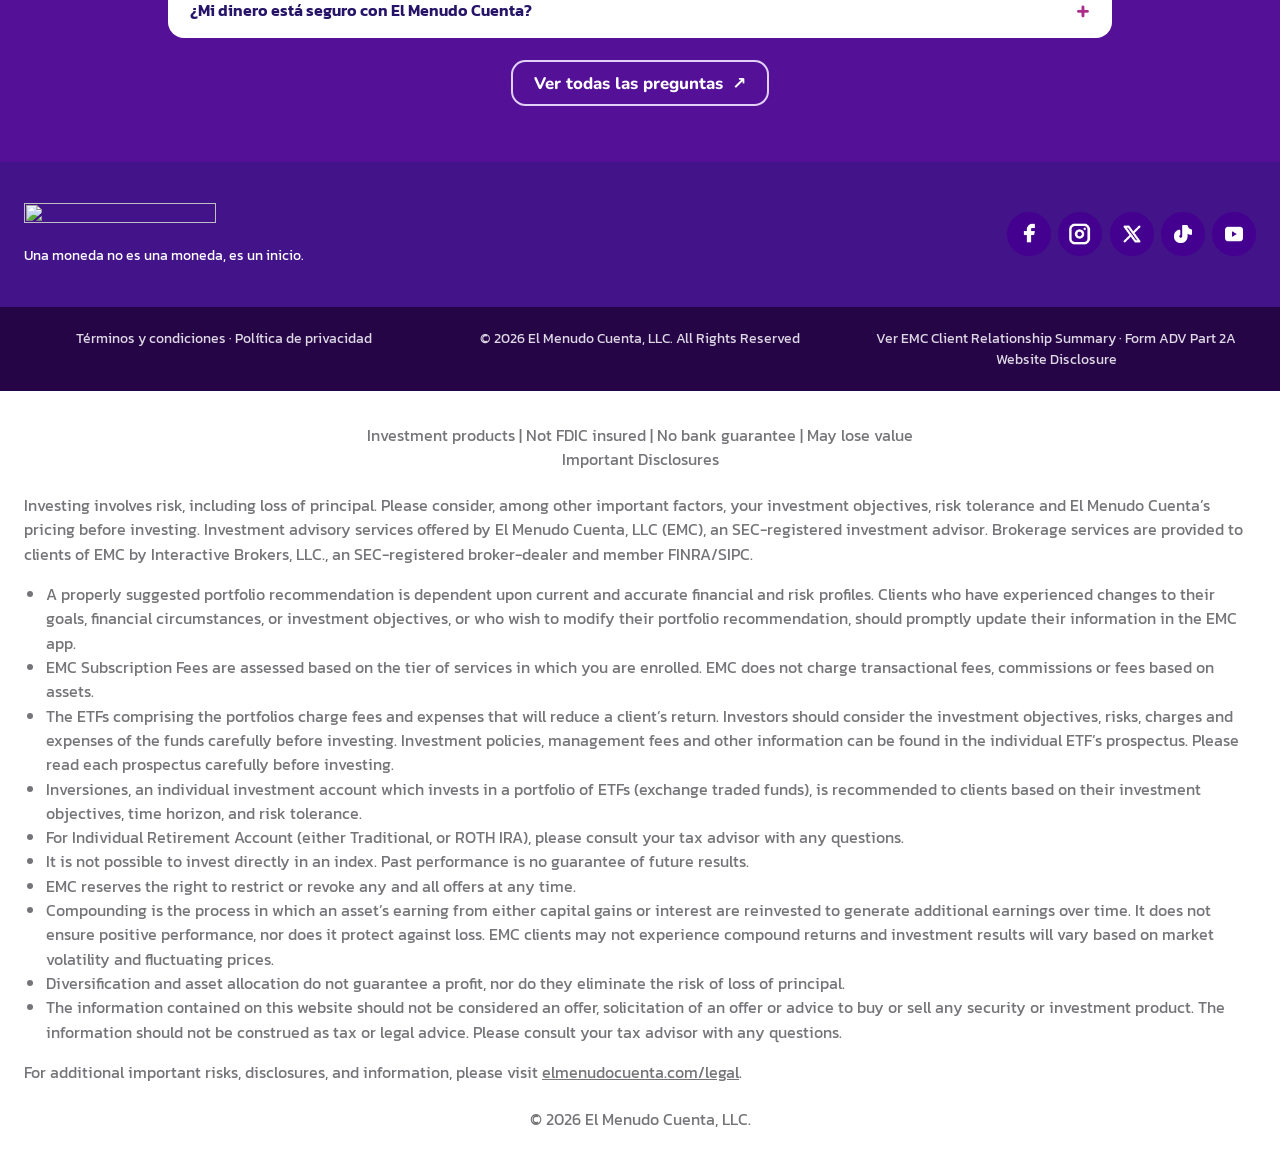
==== commit 0767ee3a: "Unificar texto del acceso con la app en index.html" ====
--- a/index.html
+++ b/index.html
@@ -21,7 +21,7 @@
   <header class="header">
     <div class="wrap header-inner">
       <a class="brand" href="#inicio" aria-label="El Menudo Cuenta, inicio"><img src="./images/emc-logo.webp" alt="" width="540" height="99"></a>
-      <a class="button solid mobile-login" href="https://app.elmenudocuenta.com/users/log_in">Ingresar</a>
+      <a class="button solid mobile-login" href="https://app.elmenudocuenta.com/users/log_in">Iniciar sesión</a>
       <button class="menu-toggle" type="button" aria-label="Abrir menú" aria-controls="menu-principal" aria-expanded="false" hidden>
         <span class="menu-icon" aria-hidden="true"><i></i><i></i><i></i></span>
       </button>
@@ -36,7 +36,7 @@
         </nav>
         <div class="nav-actions">
           <a class="nav-register" href="https://app.elmenudocuenta.com/register">Regístrate</a>
-          <a class="button solid" href="https://app.elmenudocuenta.com/users/log_in">Ingresar</a>
+          <a class="button solid" href="https://app.elmenudocuenta.com/users/log_in">Iniciar sesión</a>
         </div>
       </div>
     </div>
--- a/styles.css
+++ b/styles.css
@@ -245,8 +245,9 @@
   .hero-grid { grid-template-areas: "intro" "figure" "details"; grid-template-rows: auto; gap: .9rem; text-align: center; padding-block: clamp(1.45rem, 5.5vw, 2.3rem) 1.6rem; }
   .hero-label { display: none; }
   .hero h1 { max-width: 19ch; margin-inline: auto; font-size: clamp(1.8rem, 8.4vw, 2.8rem); text-wrap: balance; }
+  .hero-details { display: flex; flex-direction: column; }
   .hero-copy { margin: .25rem auto .9rem; font-size: 1rem; }
-  .hero-actions { justify-content: center; gap: .45rem .65rem; }
+  .hero-actions { order: -1; justify-content: center; gap: .45rem .65rem; margin-bottom: .75rem; }
   .hero-actions .button { min-width: 0; min-height: 2.75rem; padding-inline: 1rem; }
   .hero-figure img { max-width: 84%; max-height: clamp(14rem, 55svh, 27rem); }
   .mission-grid { grid-template-areas: "heading" "portrait" "copy"; grid-template-rows: auto auto auto; gap: 1.15rem; padding-block: 1.8rem 2.2rem; }
@@ -314,7 +315,7 @@
 .account-name { color: var(--purple); font-weight: 500; }
 
 @media (max-width: 46rem) {
-  .hero-fees { margin-bottom: .9rem; }
+  .hero-fees { margin-bottom: 0; }
   .account-grid { grid-template-columns: minmax(0, 1fr); gap: 1.5rem; }
   .account-phone { width: min(72%, 16rem); }
   .account-cards { gap: .8rem; }
